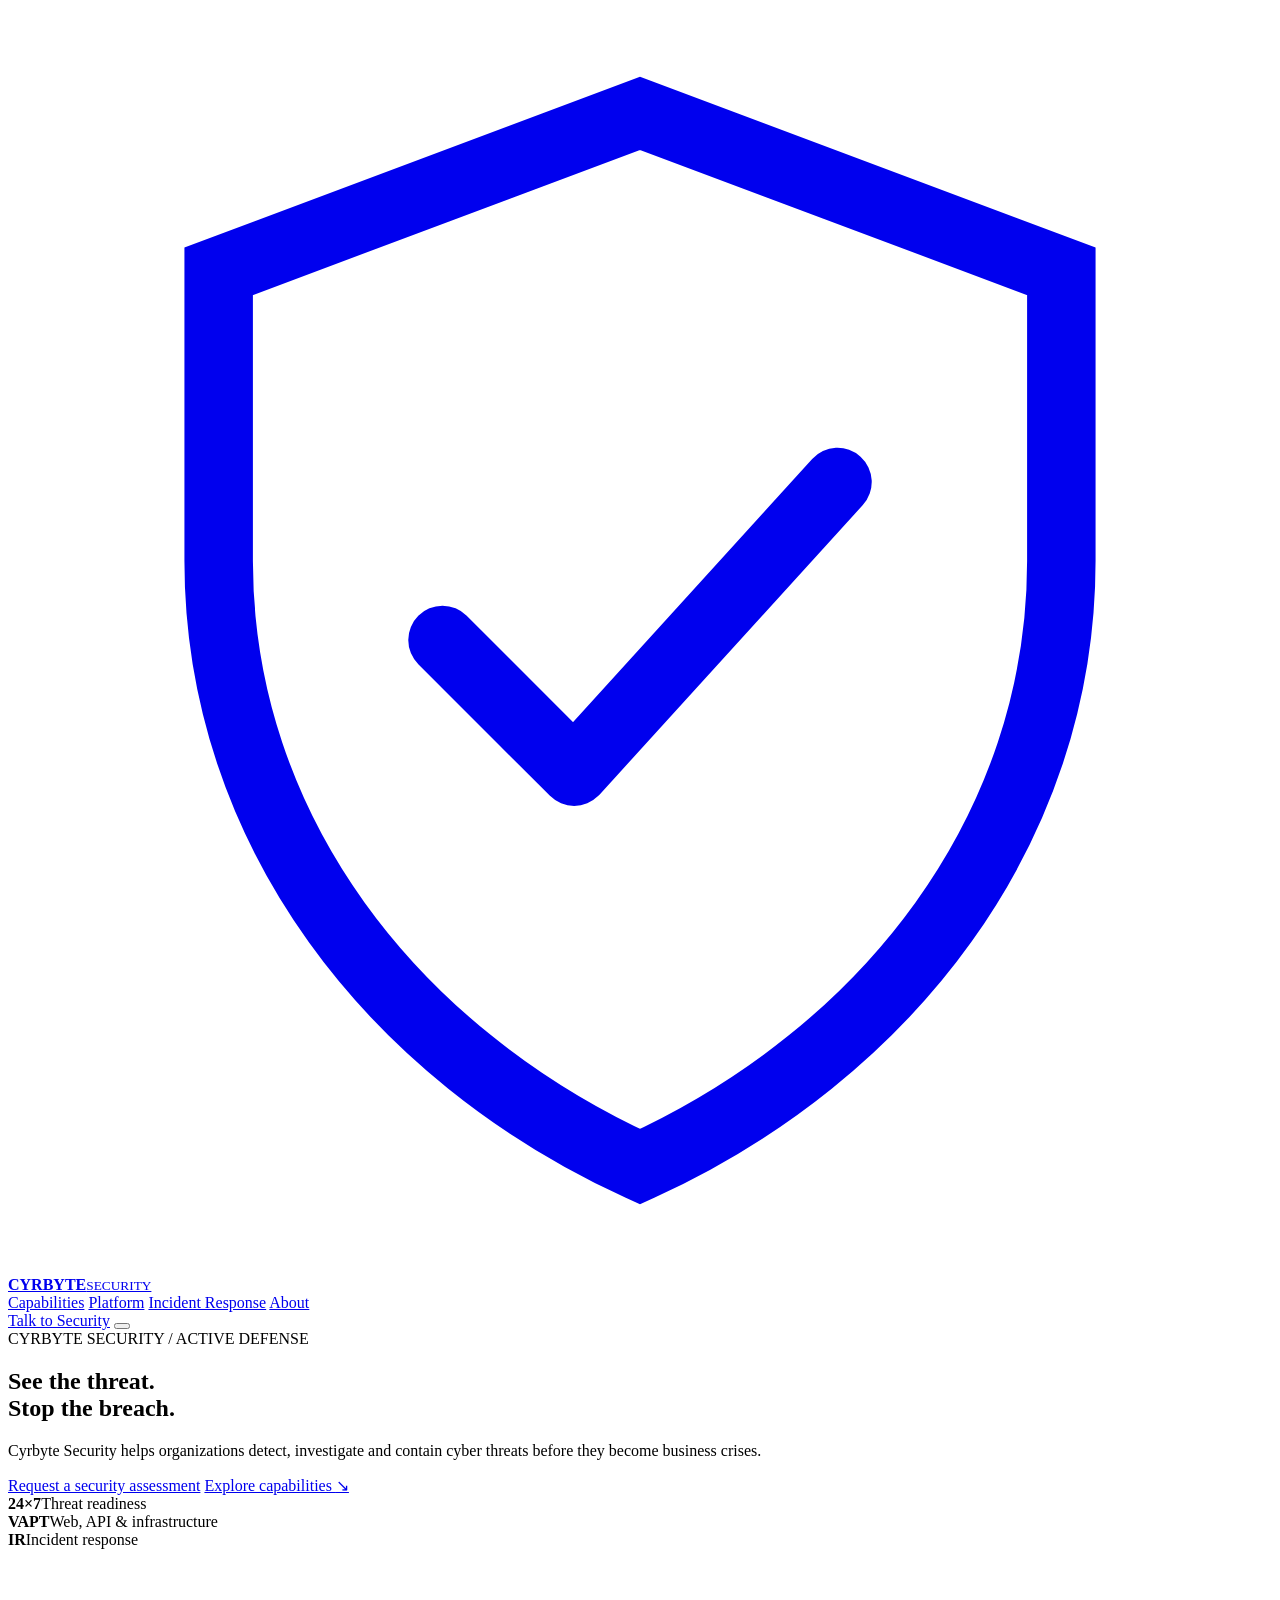
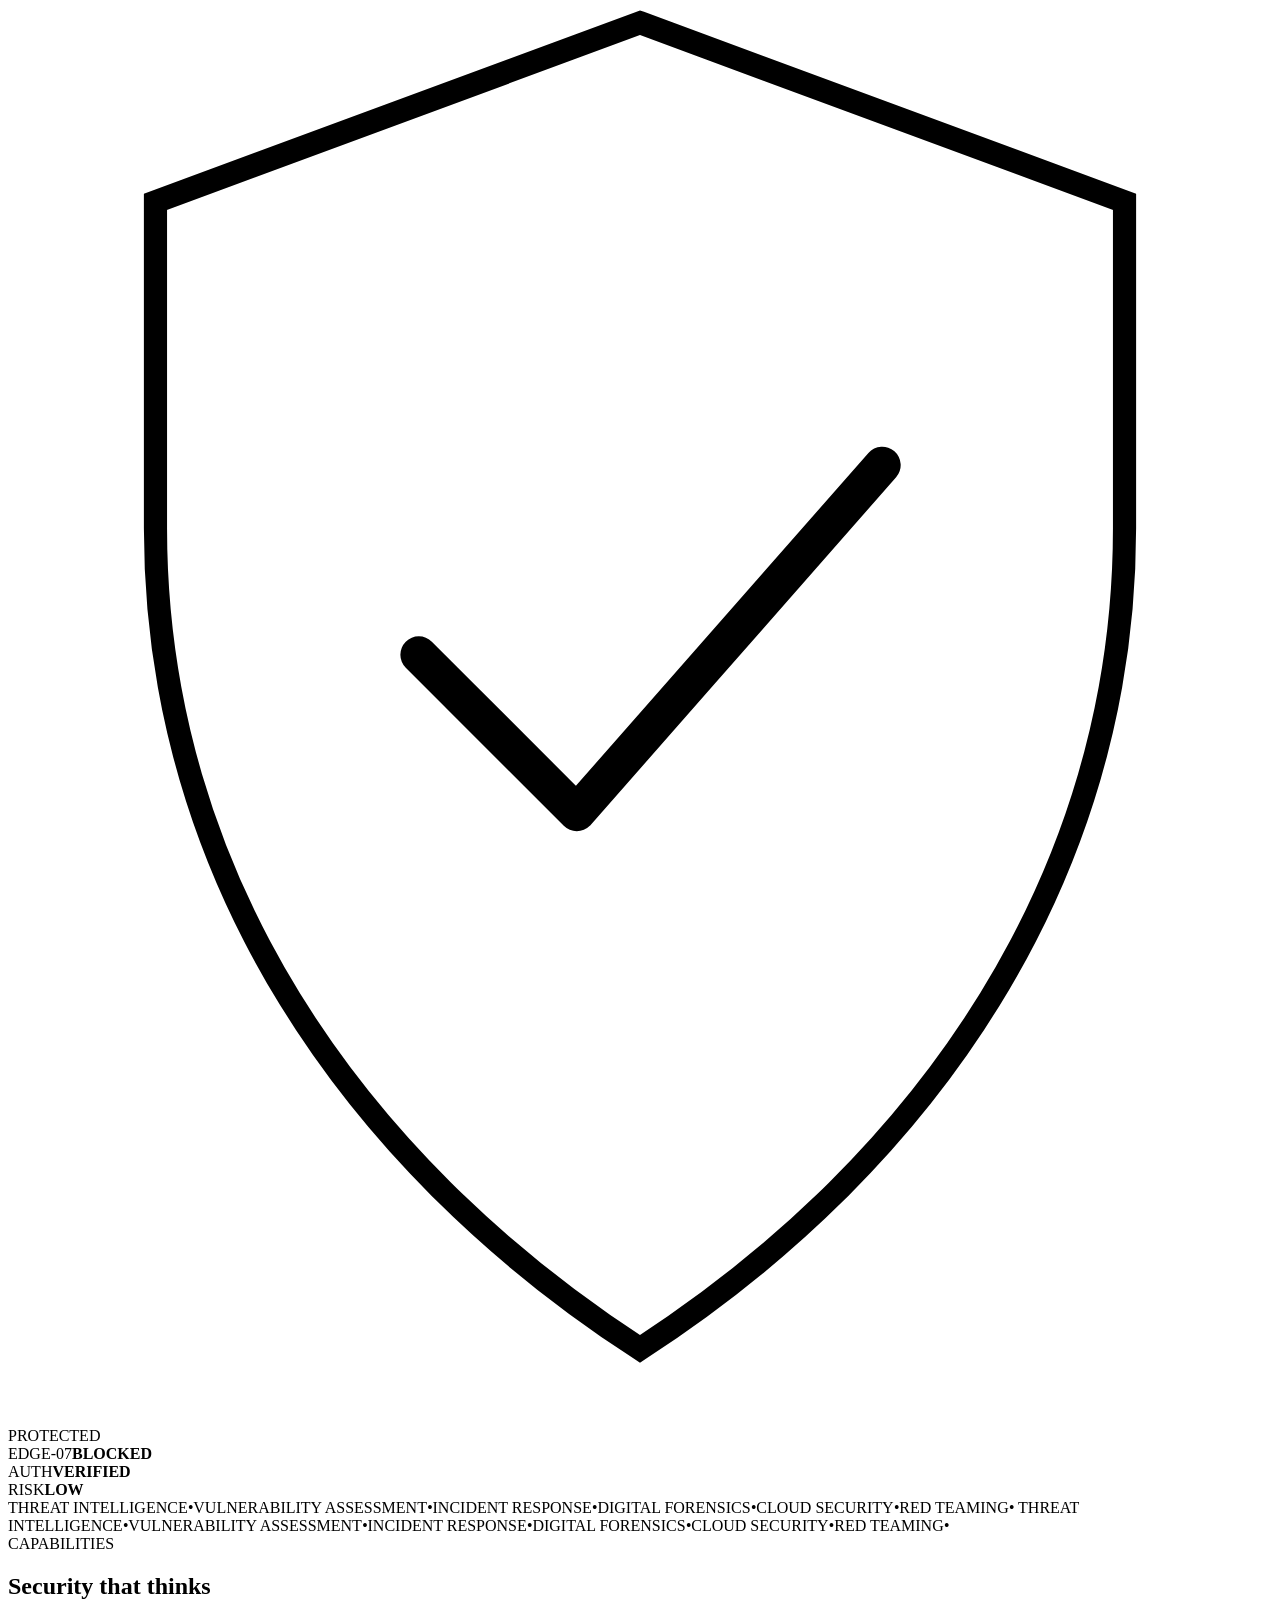
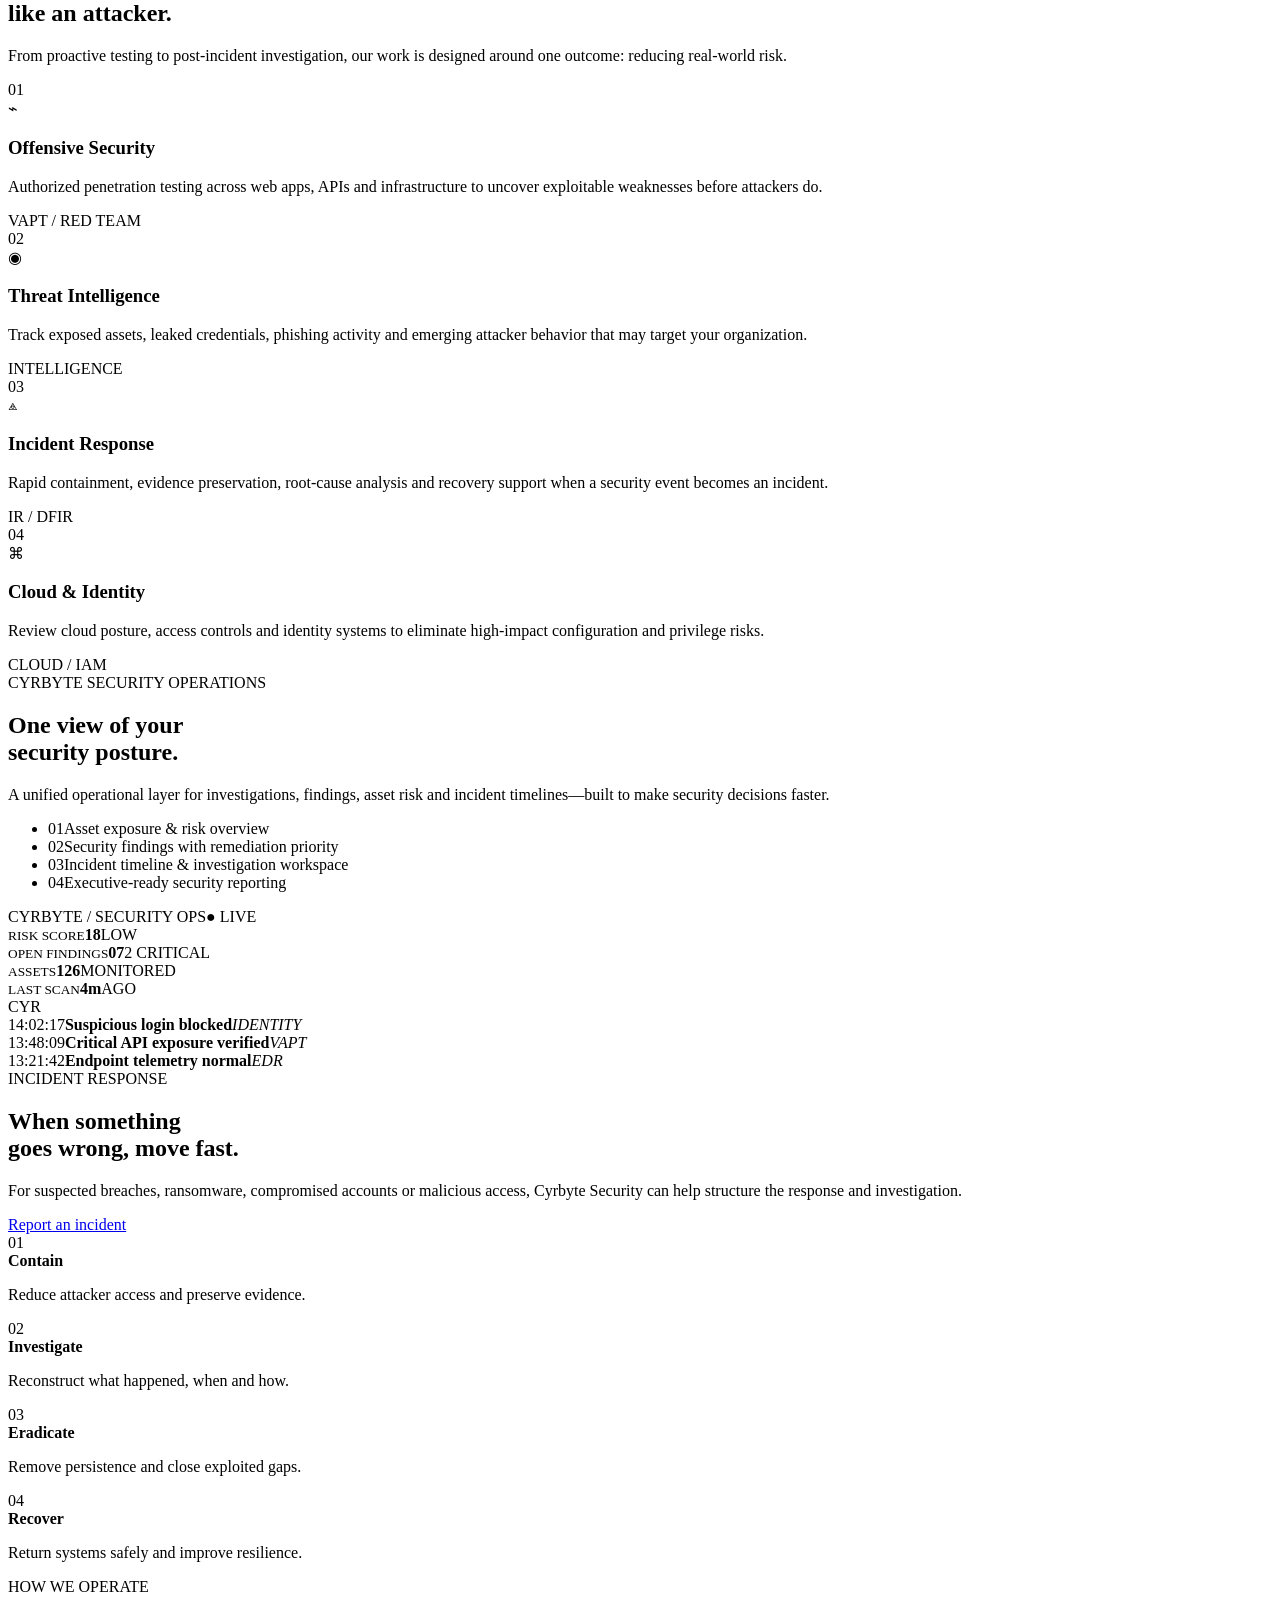
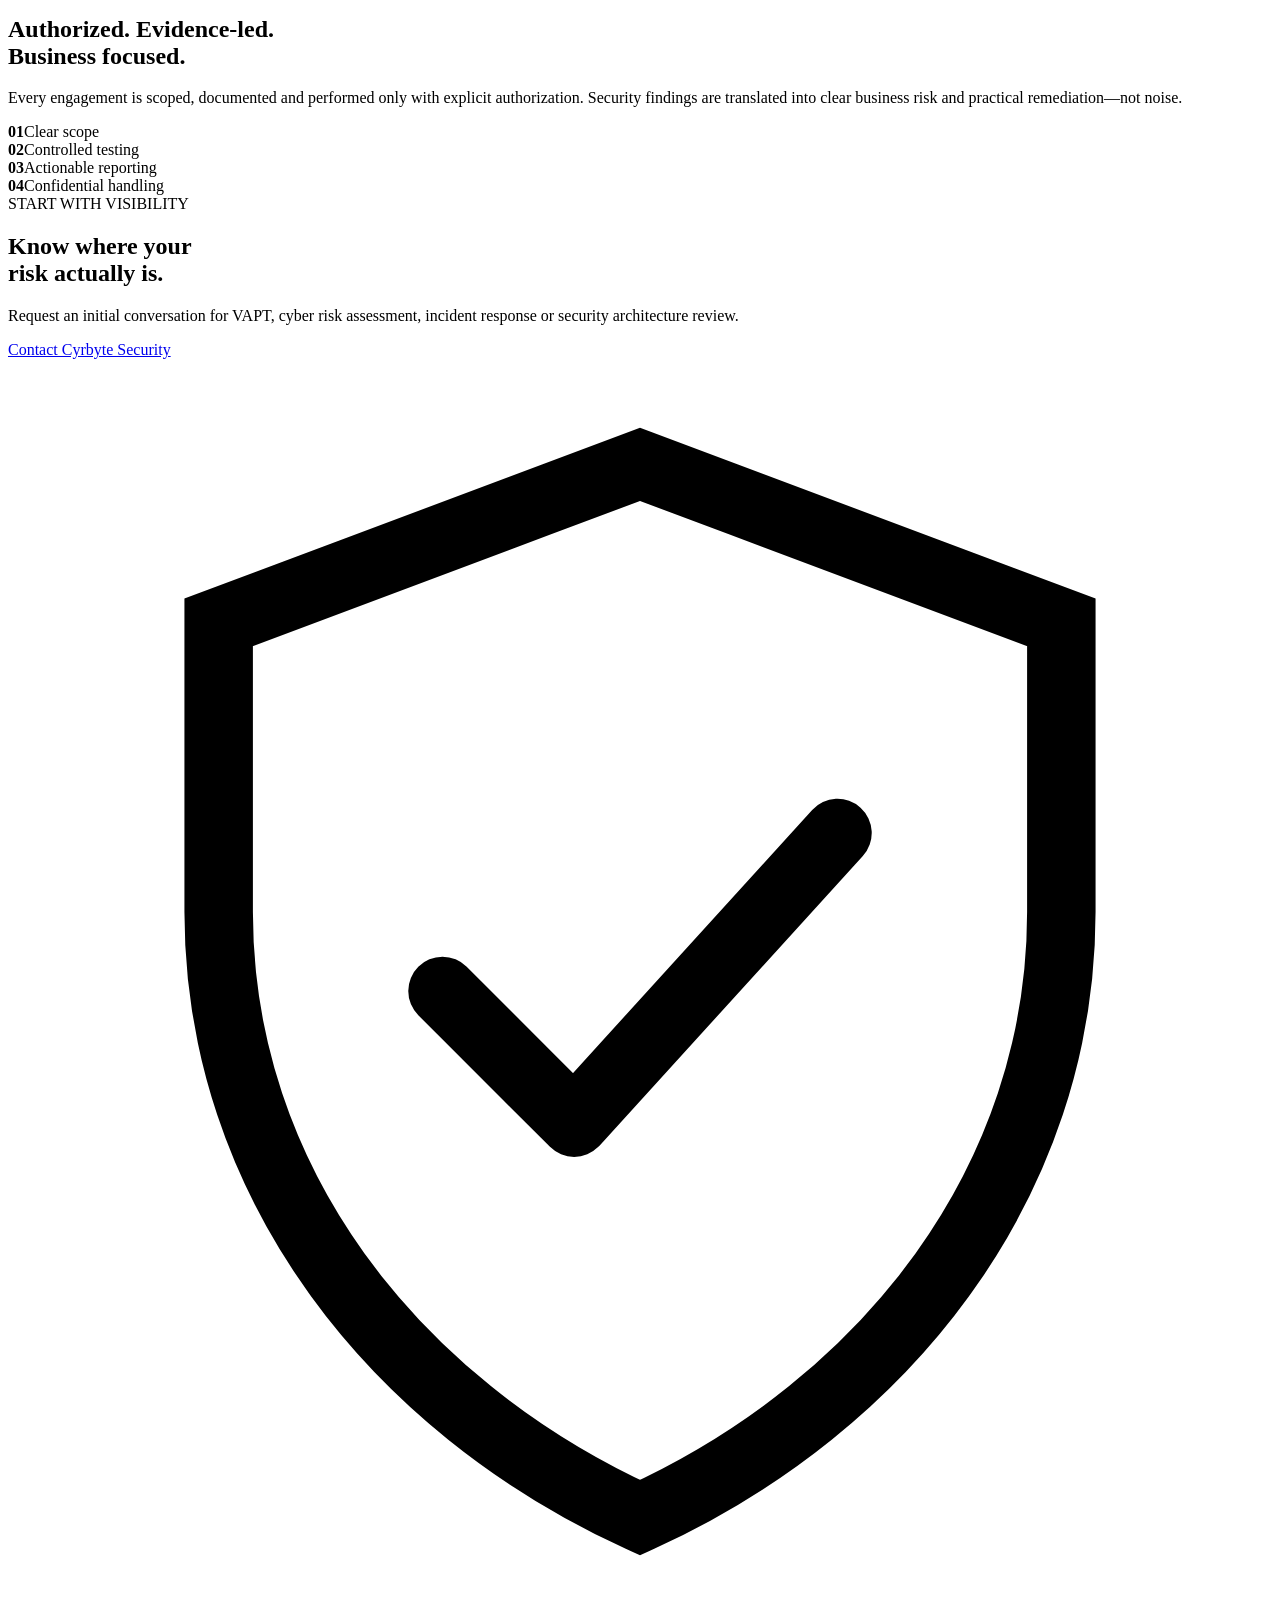
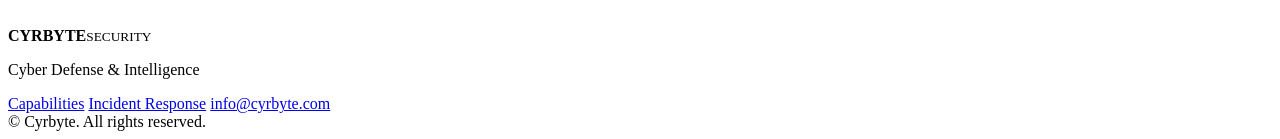
==== index.html @ 4b509983 "Add Cyrbyte Security landing page" ====
<!DOCTYPE html>
<html lang="en">
<head>
  <meta charset="UTF-8" />
  <meta name="viewport" content="width=device-width, initial-scale=1.0" />
  <meta name="theme-color" content="#05070b" />
  <meta name="description" content="Cyrbyte Security — Cyber defense, threat intelligence, incident response and digital forensics." />
  <title>Cyrbyte Security — Cyber Defense & Intelligence</title>
  <link rel="preconnect" href="https://fonts.googleapis.com">
  <link rel="preconnect" href="https://fonts.gstatic.com" crossorigin>
  <link href="https://fonts.googleapis.com/css2?family=Inter:wght@400;500;600;700&family=Space+Grotesk:wght@500;600;700&display=swap" rel="stylesheet">
  <link rel="stylesheet" href="styles.css" />
</head>
<body>
  <div class="noise"></div>
  <div class="cursor-glow" id="cursorGlow"></div>

  <header class="site-header">
    <a class="brand" href="#top" aria-label="Cyrbyte Security home">
      <span class="brand-mark" aria-hidden="true">
        <svg viewBox="0 0 48 48" role="img">
          <path d="M24 4 40 10v11c0 10.2-6.6 18.7-16 23-9.4-4.3-16-12.8-16-23V10L24 4Z" fill="none" stroke="currentColor" stroke-width="2.6"/>
          <path d="m16.5 24 5 5 10-11" fill="none" stroke="currentColor" stroke-width="2.6" stroke-linecap="round" stroke-linejoin="round"/>
        </svg>
      </span>
      <span class="brand-copy"><b>CYRBYTE</b><small>SECURITY</small></span>
    </a>

    <nav class="nav" aria-label="Primary navigation">
      <a href="#capabilities">Capabilities</a>
      <a href="#platform">Platform</a>
      <a href="#response">Incident Response</a>
      <a href="#about">About</a>
    </nav>

    <a class="header-cta" href="mailto:info@cyrbyte.com?subject=Cyrbyte%20Security%20Consultation">Talk to Security</a>
    <button class="menu-btn" id="menuBtn" aria-label="Open navigation" aria-expanded="false">
      <span></span><span></span>
    </button>
  </header>

  <main id="top">
    <section class="hero section-shell">
      <div class="hero-copy reveal">
        <div class="eyebrow"><span class="pulse-dot"></span> CYRBYTE SECURITY / ACTIVE DEFENSE</div>
        <h1>See the threat.<br><span>Stop the breach.</span></h1>
        <p class="hero-lede">Cyrbyte Security helps organizations detect, investigate and contain cyber threats before they become business crises.</p>
        <div class="hero-actions">
          <a class="btn btn-primary" href="mailto:info@cyrbyte.com?subject=Security%20Assessment%20Request">Request a security assessment</a>
          <a class="btn btn-ghost" href="#capabilities">Explore capabilities <span>↘</span></a>
        </div>
        <div class="hero-meta">
          <div><strong>24×7</strong><span>Threat readiness</span></div>
          <div><strong>VAPT</strong><span>Web, API & infrastructure</span></div>
          <div><strong>IR</strong><span>Incident response</span></div>
        </div>
      </div>

      <div class="hero-visual reveal delay-1" aria-hidden="true">
        <div class="orbital-stage">
          <div class="grid-plane"></div>
          <div class="orbit orbit-a"><i></i></div>
          <div class="orbit orbit-b"><i></i></div>
          <div class="orbit orbit-c"><i></i></div>
          <div class="core-shield">
            <svg viewBox="0 0 120 140">
              <path d="M60 7 106 24v31c0 33-18.7 60.2-46 77.9C32.7 115.2 14 88 14 55V24L60 7Z" fill="none" stroke="currentColor" stroke-width="2.2"/>
              <path d="M39 67 54 82 83 49" fill="none" stroke="currentColor" stroke-width="3.5" stroke-linecap="round" stroke-linejoin="round"/>
            </svg>
            <span>PROTECTED</span>
          </div>
          <div class="telemetry telemetry-a"><span>EDGE-07</span><b>BLOCKED</b></div>
          <div class="telemetry telemetry-b"><span>AUTH</span><b>VERIFIED</b></div>
          <div class="telemetry telemetry-c"><span>RISK</span><b>LOW</b></div>
        </div>
      </div>
    </section>

    <section class="threat-strip" aria-label="Security telemetry">
      <div class="ticker-track">
        <span>THREAT INTELLIGENCE</span><i>•</i><span>VULNERABILITY ASSESSMENT</span><i>•</i><span>INCIDENT RESPONSE</span><i>•</i><span>DIGITAL FORENSICS</span><i>•</i><span>CLOUD SECURITY</span><i>•</i><span>RED TEAMING</span><i>•</i>
        <span>THREAT INTELLIGENCE</span><i>•</i><span>VULNERABILITY ASSESSMENT</span><i>•</i><span>INCIDENT RESPONSE</span><i>•</i><span>DIGITAL FORENSICS</span><i>•</i><span>CLOUD SECURITY</span><i>•</i><span>RED TEAMING</span><i>•</i>
      </div>
    </section>

    <section class="section-shell section-pad" id="capabilities">
      <div class="section-heading reveal">
        <div class="eyebrow">CAPABILITIES</div>
        <h2>Security that thinks<br>like an attacker.</h2>
        <p>From proactive testing to post-incident investigation, our work is designed around one outcome: reducing real-world risk.</p>
      </div>

      <div class="cap-grid">
        <article class="cap-card reveal">
          <div class="cap-index">01</div>
          <div class="cap-icon">⌁</div>
          <h3>Offensive Security</h3>
          <p>Authorized penetration testing across web apps, APIs and infrastructure to uncover exploitable weaknesses before attackers do.</p>
          <span class="tag">VAPT / RED TEAM</span>
        </article>
        <article class="cap-card reveal delay-1">
          <div class="cap-index">02</div>
          <div class="cap-icon">◉</div>
          <h3>Threat Intelligence</h3>
          <p>Track exposed assets, leaked credentials, phishing activity and emerging attacker behavior that may target your organization.</p>
          <span class="tag">INTELLIGENCE</span>
        </article>
        <article class="cap-card reveal delay-2">
          <div class="cap-index">03</div>
          <div class="cap-icon">⟁</div>
          <h3>Incident Response</h3>
          <p>Rapid containment, evidence preservation, root-cause analysis and recovery support when a security event becomes an incident.</p>
          <span class="tag">IR / DFIR</span>
        </article>
        <article class="cap-card reveal">
          <div class="cap-index">04</div>
          <div class="cap-icon">⌘</div>
          <h3>Cloud & Identity</h3>
          <p>Review cloud posture, access controls and identity systems to eliminate high-impact configuration and privilege risks.</p>
          <span class="tag">CLOUD / IAM</span>
        </article>
      </div>
    </section>

    <section class="platform section-shell section-pad" id="platform">
      <div class="platform-panel reveal">
        <div class="platform-copy">
          <div class="eyebrow">CYRBYTE SECURITY OPERATIONS</div>
          <h2>One view of your<br>security posture.</h2>
          <p>A unified operational layer for investigations, findings, asset risk and incident timelines—built to make security decisions faster.</p>
          <ul class="feature-list">
            <li><span>01</span>Asset exposure & risk overview</li>
            <li><span>02</span>Security findings with remediation priority</li>
            <li><span>03</span>Incident timeline & investigation workspace</li>
            <li><span>04</span>Executive-ready security reporting</li>
          </ul>
        </div>
        <div class="dashboard-mock">
          <div class="dash-top"><span>CYRBYTE / SECURITY OPS</span><span class="live">● LIVE</span></div>
          <div class="dash-grid">
            <div class="metric"><small>RISK SCORE</small><strong>18</strong><span>LOW</span></div>
            <div class="metric"><small>OPEN FINDINGS</small><strong>07</strong><span>2 CRITICAL</span></div>
            <div class="metric"><small>ASSETS</small><strong>126</strong><span>MONITORED</span></div>
            <div class="metric"><small>LAST SCAN</small><strong>4m</strong><span>AGO</span></div>
          </div>
          <div class="signal-map">
            <div class="scan-ring r1"></div><div class="scan-ring r2"></div><div class="scan-ring r3"></div>
            <div class="scan-line"></div>
            <span class="node n1"></span><span class="node n2"></span><span class="node n3"></span><span class="node n4"></span>
            <div class="map-center">CYR</div>
          </div>
          <div class="event-feed">
            <div><span>14:02:17</span><b>Suspicious login blocked</b><em>IDENTITY</em></div>
            <div><span>13:48:09</span><b>Critical API exposure verified</b><em>VAPT</em></div>
            <div><span>13:21:42</span><b>Endpoint telemetry normal</b><em>EDR</em></div>
          </div>
        </div>
      </div>
    </section>

    <section class="response section-shell section-pad" id="response">
      <div class="response-grid">
        <div class="section-heading reveal">
          <div class="eyebrow">INCIDENT RESPONSE</div>
          <h2>When something<br>goes wrong, move fast.</h2>
          <p>For suspected breaches, ransomware, compromised accounts or malicious access, Cyrbyte Security can help structure the response and investigation.</p>
          <a class="btn btn-primary" href="mailto:info@cyrbyte.com?subject=Urgent%20Incident%20Response%20Request">Report an incident</a>
        </div>
        <div class="response-flow reveal delay-1">
          <div class="flow-step"><span>01</span><div><b>Contain</b><p>Reduce attacker access and preserve evidence.</p></div></div>
          <div class="flow-step"><span>02</span><div><b>Investigate</b><p>Reconstruct what happened, when and how.</p></div></div>
          <div class="flow-step"><span>03</span><div><b>Eradicate</b><p>Remove persistence and close exploited gaps.</p></div></div>
          <div class="flow-step"><span>04</span><div><b>Recover</b><p>Return systems safely and improve resilience.</p></div></div>
        </div>
      </div>
    </section>

    <section class="principles section-shell section-pad" id="about">
      <div class="principle-card reveal">
        <div class="eyebrow">HOW WE OPERATE</div>
        <h2>Authorized. Evidence-led.<br>Business focused.</h2>
        <p>Every engagement is scoped, documented and performed only with explicit authorization. Security findings are translated into clear business risk and practical remediation—not noise.</p>
        <div class="principle-row">
          <div><strong>01</strong><span>Clear scope</span></div>
          <div><strong>02</strong><span>Controlled testing</span></div>
          <div><strong>03</strong><span>Actionable reporting</span></div>
          <div><strong>04</strong><span>Confidential handling</span></div>
        </div>
      </div>
    </section>

    <section class="cta-section section-shell">
      <div class="cta-panel reveal">
        <div>
          <div class="eyebrow">START WITH VISIBILITY</div>
          <h2>Know where your<br>risk actually is.</h2>
        </div>
        <div class="cta-side">
          <p>Request an initial conversation for VAPT, cyber risk assessment, incident response or security architecture review.</p>
          <a class="btn btn-light" href="mailto:info@cyrbyte.com?subject=Cyrbyte%20Security%20Consultation">Contact Cyrbyte Security</a>
        </div>
      </div>
    </section>
  </main>

  <footer class="site-footer section-shell">
    <div class="footer-brand">
      <div class="brand brand-static">
        <span class="brand-mark" aria-hidden="true">
          <svg viewBox="0 0 48 48"><path d="M24 4 40 10v11c0 10.2-6.6 18.7-16 23-9.4-4.3-16-12.8-16-23V10L24 4Z" fill="none" stroke="currentColor" stroke-width="2.6"/><path d="m16.5 24 5 5 10-11" fill="none" stroke="currentColor" stroke-width="2.6" stroke-linecap="round" stroke-linejoin="round"/></svg>
        </span>
        <span class="brand-copy"><b>CYRBYTE</b><small>SECURITY</small></span>
      </div>
      <p>Cyber Defense & Intelligence</p>
    </div>
    <div class="footer-links">
      <a href="#capabilities">Capabilities</a>
      <a href="#response">Incident Response</a>
      <a href="mailto:info@cyrbyte.com">info@cyrbyte.com</a>
    </div>
    <div class="footer-note">© <span id="year"></span> Cyrbyte. All rights reserved.</div>
  </footer>

  <script src="script.js"></script>
</body>
</html>
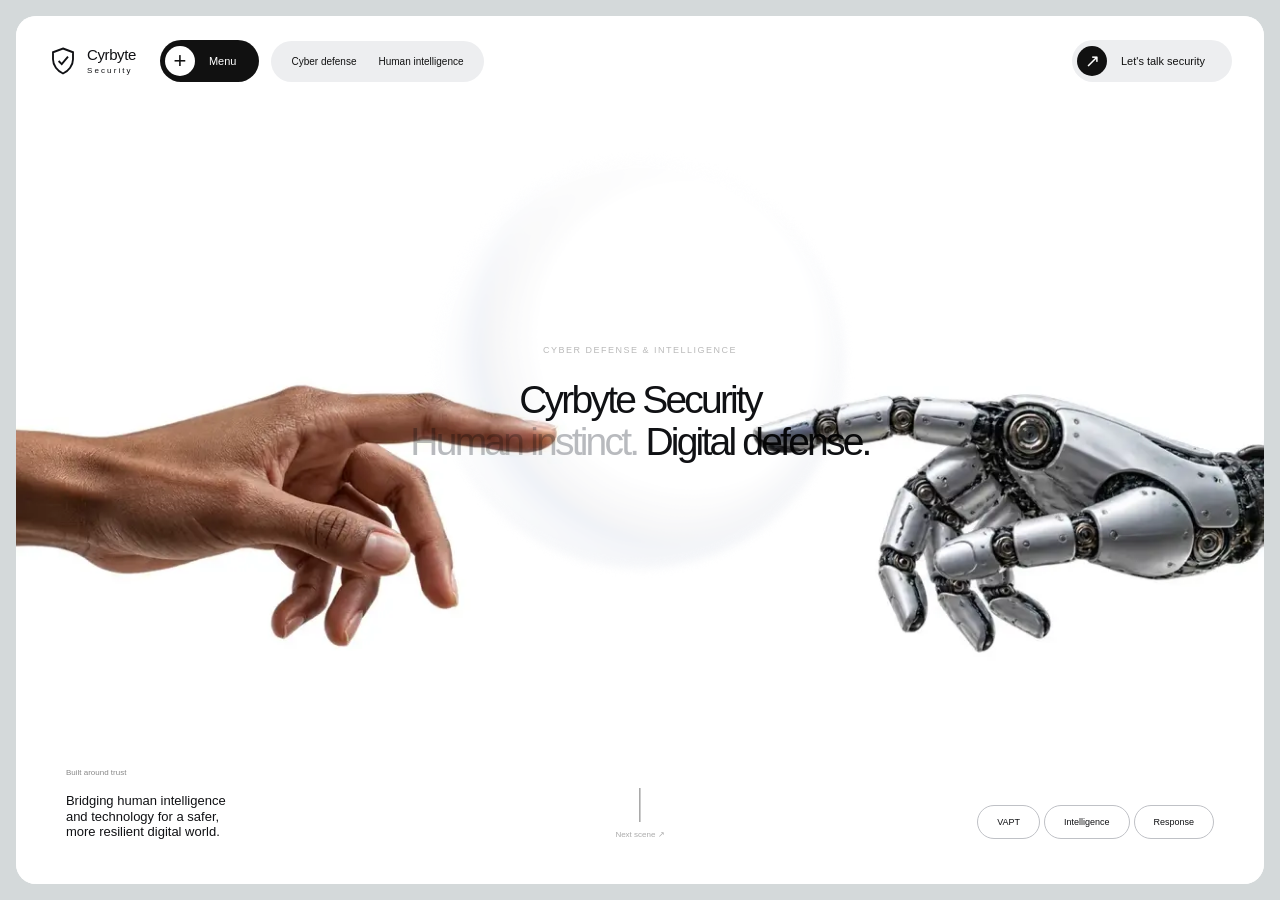
==== commit f000e95f: "Replace Cyrbyte Security with cinematic site and detailed service information" ====
--- a/index.html
+++ b/index.html
@@ -1,226 +1,45 @@
-<!DOCTYPE html>
+<!doctype html>
 <html lang="en">
-<head>
-  <meta charset="UTF-8" />
-  <meta name="viewport" content="width=device-width, initial-scale=1.0" />
-  <meta name="theme-color" content="#05070b" />
-  <meta name="description" content="Cyrbyte Security — Cyber defense, threat intelligence, incident response and digital forensics." />
-  <title>Cyrbyte Security — Cyber Defense & Intelligence</title>
-  <link rel="preconnect" href="https://fonts.googleapis.com">
-  <link rel="preconnect" href="https://fonts.gstatic.com" crossorigin>
-  <link href="https://fonts.googleapis.com/css2?family=Inter:wght@400;500;600;700&family=Space+Grotesk:wght@500;600;700&display=swap" rel="stylesheet">
-  <link rel="stylesheet" href="styles.css" />
-</head>
+<head><meta charset="UTF-8"><meta name="viewport" content="width=device-width,initial-scale=1"><meta name="theme-color" content="#f8f9fa"><title>Cyrbyte Security | Human instinct. Digital defense.</title><meta name="description" content="Cyrbyte Security. Explore offensive security, threat intelligence, incident response and cloud security. Start a security conversation with Cyrbyte."><link rel="icon" href="assets/mark.svg" type="image/svg+xml"><link rel="stylesheet" href="styles.css?v=5"></head>
 <body>
-  <div class="noise"></div>
-  <div class="cursor-glow" id="cursorGlow"></div>
-
-  <header class="site-header">
-    <a class="brand" href="#top" aria-label="Cyrbyte Security home">
-      <span class="brand-mark" aria-hidden="true">
-        <svg viewBox="0 0 48 48" role="img">
-          <path d="M24 4 40 10v11c0 10.2-6.6 18.7-16 23-9.4-4.3-16-12.8-16-23V10L24 4Z" fill="none" stroke="currentColor" stroke-width="2.6"/>
-          <path d="m16.5 24 5 5 10-11" fill="none" stroke="currentColor" stroke-width="2.6" stroke-linecap="round" stroke-linejoin="round"/>
-        </svg>
-      </span>
-      <span class="brand-copy"><b>CYRBYTE</b><small>SECURITY</small></span>
-    </a>
-
-    <nav class="nav" aria-label="Primary navigation">
-      <a href="#capabilities">Capabilities</a>
-      <a href="#platform">Platform</a>
-      <a href="#response">Incident Response</a>
-      <a href="#about">About</a>
-    </nav>
-
-    <a class="header-cta" href="mailto:info@cyrbyte.com?subject=Cyrbyte%20Security%20Consultation">Talk to Security</a>
-    <button class="menu-btn" id="menuBtn" aria-label="Open navigation" aria-expanded="false">
-      <span></span><span></span>
-    </button>
-  </header>
-
-  <main id="top">
-    <section class="hero section-shell">
-      <div class="hero-copy reveal">
-        <div class="eyebrow"><span class="pulse-dot"></span> CYRBYTE SECURITY / ACTIVE DEFENSE</div>
-        <h1>See the threat.<br><span>Stop the breach.</span></h1>
-        <p class="hero-lede">Cyrbyte Security helps organizations detect, investigate and contain cyber threats before they become business crises.</p>
-        <div class="hero-actions">
-          <a class="btn btn-primary" href="mailto:info@cyrbyte.com?subject=Security%20Assessment%20Request">Request a security assessment</a>
-          <a class="btn btn-ghost" href="#capabilities">Explore capabilities <span>↘</span></a>
-        </div>
-        <div class="hero-meta">
-          <div><strong>24×7</strong><span>Threat readiness</span></div>
-          <div><strong>VAPT</strong><span>Web, API & infrastructure</span></div>
-          <div><strong>IR</strong><span>Incident response</span></div>
-        </div>
-      </div>
-
-      <div class="hero-visual reveal delay-1" aria-hidden="true">
-        <div class="orbital-stage">
-          <div class="grid-plane"></div>
-          <div class="orbit orbit-a"><i></i></div>
-          <div class="orbit orbit-b"><i></i></div>
-          <div class="orbit orbit-c"><i></i></div>
-          <div class="core-shield">
-            <svg viewBox="0 0 120 140">
-              <path d="M60 7 106 24v31c0 33-18.7 60.2-46 77.9C32.7 115.2 14 88 14 55V24L60 7Z" fill="none" stroke="currentColor" stroke-width="2.2"/>
-              <path d="M39 67 54 82 83 49" fill="none" stroke="currentColor" stroke-width="3.5" stroke-linecap="round" stroke-linejoin="round"/>
-            </svg>
-            <span>PROTECTED</span>
-          </div>
-          <div class="telemetry telemetry-a"><span>EDGE-07</span><b>BLOCKED</b></div>
-          <div class="telemetry telemetry-b"><span>AUTH</span><b>VERIFIED</b></div>
-          <div class="telemetry telemetry-c"><span>RISK</span><b>LOW</b></div>
-        </div>
-      </div>
-    </section>
-
-    <section class="threat-strip" aria-label="Security telemetry">
-      <div class="ticker-track">
-        <span>THREAT INTELLIGENCE</span><i>•</i><span>VULNERABILITY ASSESSMENT</span><i>•</i><span>INCIDENT RESPONSE</span><i>•</i><span>DIGITAL FORENSICS</span><i>•</i><span>CLOUD SECURITY</span><i>•</i><span>RED TEAMING</span><i>•</i>
-        <span>THREAT INTELLIGENCE</span><i>•</i><span>VULNERABILITY ASSESSMENT</span><i>•</i><span>INCIDENT RESPONSE</span><i>•</i><span>DIGITAL FORENSICS</span><i>•</i><span>CLOUD SECURITY</span><i>•</i><span>RED TEAMING</span><i>•</i>
-      </div>
-    </section>
-
-    <section class="section-shell section-pad" id="capabilities">
-      <div class="section-heading reveal">
-        <div class="eyebrow">CAPABILITIES</div>
-        <h2>Security that thinks<br>like an attacker.</h2>
-        <p>From proactive testing to post-incident investigation, our work is designed around one outcome: reducing real-world risk.</p>
-      </div>
-
-      <div class="cap-grid">
-        <article class="cap-card reveal">
-          <div class="cap-index">01</div>
-          <div class="cap-icon">⌁</div>
-          <h3>Offensive Security</h3>
-          <p>Authorized penetration testing across web apps, APIs and infrastructure to uncover exploitable weaknesses before attackers do.</p>
-          <span class="tag">VAPT / RED TEAM</span>
-        </article>
-        <article class="cap-card reveal delay-1">
-          <div class="cap-index">02</div>
-          <div class="cap-icon">◉</div>
-          <h3>Threat Intelligence</h3>
-          <p>Track exposed assets, leaked credentials, phishing activity and emerging attacker behavior that may target your organization.</p>
-          <span class="tag">INTELLIGENCE</span>
-        </article>
-        <article class="cap-card reveal delay-2">
-          <div class="cap-index">03</div>
-          <div class="cap-icon">⟁</div>
-          <h3>Incident Response</h3>
-          <p>Rapid containment, evidence preservation, root-cause analysis and recovery support when a security event becomes an incident.</p>
-          <span class="tag">IR / DFIR</span>
-        </article>
-        <article class="cap-card reveal">
-          <div class="cap-index">04</div>
-          <div class="cap-icon">⌘</div>
-          <h3>Cloud & Identity</h3>
-          <p>Review cloud posture, access controls and identity systems to eliminate high-impact configuration and privilege risks.</p>
-          <span class="tag">CLOUD / IAM</span>
-        </article>
-      </div>
-    </section>
-
-    <section class="platform section-shell section-pad" id="platform">
-      <div class="platform-panel reveal">
-        <div class="platform-copy">
-          <div class="eyebrow">CYRBYTE SECURITY OPERATIONS</div>
-          <h2>One view of your<br>security posture.</h2>
-          <p>A unified operational layer for investigations, findings, asset risk and incident timelines—built to make security decisions faster.</p>
-          <ul class="feature-list">
-            <li><span>01</span>Asset exposure & risk overview</li>
-            <li><span>02</span>Security findings with remediation priority</li>
-            <li><span>03</span>Incident timeline & investigation workspace</li>
-            <li><span>04</span>Executive-ready security reporting</li>
-          </ul>
-        </div>
-        <div class="dashboard-mock">
-          <div class="dash-top"><span>CYRBYTE / SECURITY OPS</span><span class="live">● LIVE</span></div>
-          <div class="dash-grid">
-            <div class="metric"><small>RISK SCORE</small><strong>18</strong><span>LOW</span></div>
-            <div class="metric"><small>OPEN FINDINGS</small><strong>07</strong><span>2 CRITICAL</span></div>
-            <div class="metric"><small>ASSETS</small><strong>126</strong><span>MONITORED</span></div>
-            <div class="metric"><small>LAST SCAN</small><strong>4m</strong><span>AGO</span></div>
-          </div>
-          <div class="signal-map">
-            <div class="scan-ring r1"></div><div class="scan-ring r2"></div><div class="scan-ring r3"></div>
-            <div class="scan-line"></div>
-            <span class="node n1"></span><span class="node n2"></span><span class="node n3"></span><span class="node n4"></span>
-            <div class="map-center">CYR</div>
-          </div>
-          <div class="event-feed">
-            <div><span>14:02:17</span><b>Suspicious login blocked</b><em>IDENTITY</em></div>
-            <div><span>13:48:09</span><b>Critical API exposure verified</b><em>VAPT</em></div>
-            <div><span>13:21:42</span><b>Endpoint telemetry normal</b><em>EDR</em></div>
-          </div>
-        </div>
-      </div>
-    </section>
-
-    <section class="response section-shell section-pad" id="response">
-      <div class="response-grid">
-        <div class="section-heading reveal">
-          <div class="eyebrow">INCIDENT RESPONSE</div>
-          <h2>When something<br>goes wrong, move fast.</h2>
-          <p>For suspected breaches, ransomware, compromised accounts or malicious access, Cyrbyte Security can help structure the response and investigation.</p>
-          <a class="btn btn-primary" href="mailto:info@cyrbyte.com?subject=Urgent%20Incident%20Response%20Request">Report an incident</a>
-        </div>
-        <div class="response-flow reveal delay-1">
-          <div class="flow-step"><span>01</span><div><b>Contain</b><p>Reduce attacker access and preserve evidence.</p></div></div>
-          <div class="flow-step"><span>02</span><div><b>Investigate</b><p>Reconstruct what happened, when and how.</p></div></div>
-          <div class="flow-step"><span>03</span><div><b>Eradicate</b><p>Remove persistence and close exploited gaps.</p></div></div>
-          <div class="flow-step"><span>04</span><div><b>Recover</b><p>Return systems safely and improve resilience.</p></div></div>
-        </div>
-      </div>
-    </section>
-
-    <section class="principles section-shell section-pad" id="about">
-      <div class="principle-card reveal">
-        <div class="eyebrow">HOW WE OPERATE</div>
-        <h2>Authorized. Evidence-led.<br>Business focused.</h2>
-        <p>Every engagement is scoped, documented and performed only with explicit authorization. Security findings are translated into clear business risk and practical remediation—not noise.</p>
-        <div class="principle-row">
-          <div><strong>01</strong><span>Clear scope</span></div>
-          <div><strong>02</strong><span>Controlled testing</span></div>
-          <div><strong>03</strong><span>Actionable reporting</span></div>
-          <div><strong>04</strong><span>Confidential handling</span></div>
-        </div>
-      </div>
-    </section>
-
-    <section class="cta-section section-shell">
-      <div class="cta-panel reveal">
-        <div>
-          <div class="eyebrow">START WITH VISIBILITY</div>
-          <h2>Know where your<br>risk actually is.</h2>
-        </div>
-        <div class="cta-side">
-          <p>Request an initial conversation for VAPT, cyber risk assessment, incident response or security architecture review.</p>
-          <a class="btn btn-light" href="mailto:info@cyrbyte.com?subject=Cyrbyte%20Security%20Consultation">Contact Cyrbyte Security</a>
-        </div>
-      </div>
-    </section>
-  </main>
-
-  <footer class="site-footer section-shell">
-    <div class="footer-brand">
-      <div class="brand brand-static">
-        <span class="brand-mark" aria-hidden="true">
-          <svg viewBox="0 0 48 48"><path d="M24 4 40 10v11c0 10.2-6.6 18.7-16 23-9.4-4.3-16-12.8-16-23V10L24 4Z" fill="none" stroke="currentColor" stroke-width="2.6"/><path d="m16.5 24 5 5 10-11" fill="none" stroke="currentColor" stroke-width="2.6" stroke-linecap="round" stroke-linejoin="round"/></svg>
-        </span>
-        <span class="brand-copy"><b>CYRBYTE</b><small>SECURITY</small></span>
-      </div>
-      <p>Cyber Defense & Intelligence</p>
-    </div>
-    <div class="footer-links">
-      <a href="#capabilities">Capabilities</a>
-      <a href="#response">Incident Response</a>
-      <a href="mailto:info@cyrbyte.com">info@cyrbyte.com</a>
-    </div>
-    <div class="footer-note">© <span id="year"></span> Cyrbyte. All rights reserved.</div>
-  </footer>
-
-  <script src="script.js"></script>
-</body>
-</html>
+<a class="skip" href="#capabilities">Skip to capabilities</a>
+<header class="header">
+<a class="brand" href="#home" aria-label="Cyrbyte Security home"><svg viewBox="0 0 48 48" aria-hidden="true"><path d="M24 4 40 10v11c0 10-7 19-16 23C15 40 8 31 8 21V10Z" fill="none" stroke="currentColor" stroke-width="3"/><path d="m17 24 5 5 10-12" fill="none" stroke="currentColor" stroke-width="3"/></svg><span>Cyrbyte<small>Security</small></span></a>
+<button class="pill menu-toggle" aria-expanded="false" aria-controls="navigation"><span class="round">+</span><span>Menu</span></button>
+<nav class="nav-chips" aria-label="Sections"><a href="#capabilities">Cyber defense</a><a href="#approach">Human intelligence</a></nav>
+<a class="pill contact-pill" href="#contact"><span class="round">↗</span><span>Let's talk security</span></a>
+</header>
+<nav class="menu-panel" id="navigation" aria-label="Main navigation" hidden><a href="#home"><span>01</span>Home ↗</a><a href="#defense"><span>02</span>Digital defense ↗</a><a href="#approach"><span>03</span>Our approach ↗</a><a href="#capabilities"><span>04</span>Capabilities ↗</a><a href="#contact"><span>05</span>Get in touch ↗</a><div>Human instinct. Digital defense.</div></nav>
+<main class="page">
+<section class="hero-track" id="home" aria-label="Cyrbyte Security introduction">
+<div class="hero stage">
+<div class="orb" aria-hidden="true"></div>
+<div class="hero-title"><span class="eyebrow">CYBER DEFENSE & INTELLIGENCE</span><h1>Cyrbyte Security<br><span class="muted">Human instinct.</span> Digital defense.</h1></div>
+<video class="hero-film" id="hero-video" autoplay muted playsinline loop preload="auto" poster="assets/hero-poster.webp" aria-hidden="true"><source src="assets/human-machine-v2.mp4" type="video/mp4"></video>
+<div class="hero-bottom"><div><span class="eyebrow">Built around trust</span><p>Bridging human intelligence<br>and technology for a safer,<br>more resilient digital world.</p></div><a class="scroll-cue" href="#defense" aria-label="Show digital defense scene"><span></span>Next scene ↗</a><div class="outline-chips"><a href="#capabilities" data-select="0">VAPT</a><a href="#capabilities" data-select="1">Intelligence</a><a href="#capabilities" data-select="2">Response</a></div></div>
+<div class="hero-side" aria-hidden="true">HUMAN × MACHINE</div>
+</div></section>
+<section class="tunnel-track" id="defense" aria-label="Digital defense">
+<div class="tunnel stage"><video class="tunnel-film" id="tunnel-video" autoplay muted playsinline loop preload="metadata" poster="assets/tunnel-poster.webp" aria-hidden="true"><source src="assets/digital-tunnel.mp4" type="video/mp4"></video><canvas id="tunnel" aria-hidden="true"></canvas><div class="tunnel-vignette"></div><div class="tunnel-title"><span class="eyebrow">CYRBYTE SECURITY</span><h2><span id="tunnel-word">NEXT GENERATION</span><br>DIGITAL DEFENSE</h2></div><div class="tunnel-bottom"><span class="coordinates">01 / CONNECTED WORLD</span><p>Every connection opens a possibility.<br>Understand the exposure. Find the weakness.<br>Build resilience into what comes next.</p></div><a href="#approach" class="tunnel-down" aria-label="Explore our approach">↓</a></div>
+</section>
+<section class="approach section" id="approach"><div class="section-top"><span class="eyebrow">PRECISION WITH PURPOSE</span><span class="eyebrow">02 / OUR APPROACH</span></div><h2 class="reveal">Technology moves fast.<br><span class="muted">Trust should move with it.</span></h2><div class="approach-intro reveal"><p>Security begins with understanding the people, systems and decisions behind your business.</p><p>Our focus is clear scope, evidence-led investigation and practical next steps. From exposure to recovery, turn complex security questions into a direction you can act on.</p></div><button class="text-link" id="process-open">Explore the engagement process ↗</button><div class="principles">
+<div class="principle reveal"><div class="principle-label"><b>01</b><span>Understand the exposure</span></div><div class="soft-bar"><div class="glass-sphere sphere-one"></div><span>See the whole picture.</span></div><p>Define assets, access and the boundaries of an authorized assessment.</p></div>
+<div class="principle reveal"><div class="principle-label"><b>02</b><span>Investigate with purpose</span></div><div class="soft-bar"><div class="glass-sphere sphere-two"></div><span>Follow the evidence.</span></div><p>Validate findings and connect technical weaknesses to business risk.</p></div>
+<div class="principle reveal"><div class="principle-label"><b>03</b><span>Make the next move</span></div><div class="soft-bar"><div class="glass-sphere sphere-three"></div><span>Move with clarity.</span></div><p>Prioritize fixes, document decisions and strengthen your security posture.</p></div>
+</div></section>
+<section class="capabilities-track" id="capabilities"><div class="capabilities stage"><div class="section-top"><span class="eyebrow">EXPLORE THE CAPABILITIES</span><span class="eyebrow">03 / CYRBYTE SECURITY</span></div><h2>Protecting tomorrow,<span class="muted"> today.</span></h2><p class="cap-sub">From an initial assessment to a clearer recovery plan. Explore the scope and deliverables of each service.</p><div class="card-fan" aria-label="Security capabilities">
+<button class="service-card" data-card="0"><div class="card-art art-offensive"><div class="wire-globe"></div><div class="art-cross">+</div></div><span class="card-num">01 / OFFENSIVE</span><b>Offensive<br>Security</b><span class="card-arrow">↗</span></button>
+<button class="service-card" data-card="1"><div class="card-art art-intelligence"><div class="radar"></div><div class="dots"></div></div><span class="card-num">02 / INTELLIGENCE</span><b>Threat<br>Intelligence</b><span class="card-arrow">↗</span></button>
+<button class="service-card active" data-card="2"><div class="card-art art-response"><div class="metal-ring"></div><div class="ring-shadow"></div></div><span class="card-num">03 / RESPONSE</span><b>Incident<br>Response</b><span class="card-arrow">↗</span></button>
+<button class="service-card" data-card="3"><div class="card-art art-cloud"><div class="cloud-stack"><i></i><i></i><i></i><i></i></div></div><span class="card-num">04 / IDENTITY</span><b>Cloud &<br>Identity</b><span class="card-arrow">↗</span></button>
+<button class="service-card" data-card="4"><div class="card-art art-forensics"><div class="fingerprint"></div></div><span class="card-num">05 / FORENSICS</span><b>Digital<br>Forensics</b><span class="card-arrow">↗</span></button>
+</div><div class="card-detail" aria-live="polite"><div><span class="eyebrow" id="detail-tag">IR / DFIR</span><h3 id="detail-title">Incident Response</h3></div><p id="detail-description">Plan containment, preserve evidence, investigate root causes and define a safe recovery path.</p><button class="detail-link" id="detail-open">Explore service ↗</button></div><div class="fan-controls"><button id="previous" aria-label="Previous capability">←</button><span><b id="card-current">03</b> / 05</span><button id="next" aria-label="Next capability">→</button></div></div></section>
+<section class="response section" id="response"><div class="section-top"><span class="eyebrow">FROM UNCERTAINTY TO ACTION</span><span class="eyebrow">04 / RESPONSE</span></div><div class="response-layout"><div><h2 class="reveal">When it matters,<br><span class="muted">make every move count.</span></h2><p class="response-copy reveal">A suspected incident needs a clear sequence. Begin with the facts, preserve what matters and build a considered recovery plan.</p><a class="pill solid" href="mailto:info@cyrbyte.com?subject=Incident%20response%20enquiry"><span class="round">↗</span>Discuss an incident</a></div><div class="steps"><details open><summary><span>01</span>Contain<i>+</i></summary><p>Identify affected systems and limit further access while preserving evidence.</p></details><details><summary><span>02</span>Investigate<i>+</i></summary><p>Reconstruct the timeline, understand the initial access and assess the extent of the event.</p></details><details><summary><span>03</span>Remediate<i>+</i></summary><p>Address the exploited weaknesses and remove persistence using an agreed plan.</p></details><details><summary><span>04</span>Recover<i>+</i></summary><p>Restore carefully, validate the changes and turn lessons into stronger controls.</p></details></div></div></section>
+<section class="contact-track" id="contact"><div class="contact stage"><div class="section-top"><span class="eyebrow">A SAFER NEXT CHAPTER</span><span class="eyebrow">05 / LET'S CONNECT</span></div><div class="marquee-window"><h2 class="contact-marquee"><span class="muted">Cyrbyte Security. Where </span>Human Instinct Meets Digital Defense.</h2></div><div class="contact-body"><p>Start with a conversation.<br>Tell us what you are building, what concerns you,<br>and where you need a clearer view of your security.</p><div class="contact-actions"><button class="pill solid" id="brief-open"><span class="round">↗</span>Start a security brief</button><a class="mail-link" href="mailto:info@cyrbyte.com">info@cyrbyte.com ↗</a><button class="text-link" id="faq-open">Questions & answers ↗</button></div></div><footer><a href="#home" class="footer-logo">Cyrbyte<small>Security</small></a><div><a href="https://cyrbyte.com">Cyrbyte ↗</a><span>© <span id="year">2026</span> Cyrbyte Security</span></div><button class="to-top" aria-label="Back to top">↑</button></footer></div></section>
+</main>
+<div class="film-announcement" role="status" aria-live="polite" id="film-announcement"></div>
+<dialog id="service-dialog" aria-labelledby="modal-title"><button class="dialog-close" aria-label="Close service details">×</button><span class="eyebrow" id="modal-tag"></span><h2 id="modal-title"></h2><p id="modal-copy"></p><div class="service-intro"><span class="eyebrow">WHO IT IS FOR</span><p id="service-audience"></p></div><div class="service-detail-grid"><section><h3>Assessment scope</h3><ul id="service-scope"></ul></section><section><h3>What you receive</h3><ul id="service-deliverables"></ul></section></div><details class="service-inputs"><summary>What helps us get started?</summary><p id="service-inputs"></p></details><span class="eyebrow">ENGAGEMENT NOTES</span><ul id="modal-list"></ul><button class="pill solid" id="service-enquire"><span class="round">↗</span>Discuss this service</button></dialog>
+<dialog id="brief-dialog" aria-labelledby="brief-title"><button class="dialog-close" aria-label="Close security brief">×</button><span class="eyebrow">LET'S UNDERSTAND YOUR NEEDS</span><h2 id="brief-title">Start a conversation.</h2><p>Prepare a brief for info@cyrbyte.com. Review it in your email app before sending.</p><form id="brief-form"><label>Your name<input name="name" autocomplete="name" required maxlength="120"></label><label>Organization (optional)<input name="company" autocomplete="organization" maxlength="160"></label><label>Website or application URL (optional)<input name="website" type="url" placeholder="https://" maxlength="240"></label><label>Work email<input name="email" type="email" autocomplete="email" required maxlength="180"></label><label>Area of interest<select name="service"><option>Offensive Security</option><option>Threat Intelligence</option><option>Incident Response</option><option>Cloud & Identity</option><option>Digital Forensics</option><option>General security enquiry</option></select></label><label>Priority<select name="priority"><option>Planning an assessment</option><option>Active incident or urgent concern</option><option>Exploring options</option></select></label><label>What would you like to discuss?<textarea name="message" rows="4" required maxlength="3000" placeholder="A short overview is enough to begin."></textarea></label><button class="pill solid" type="submit"><span class="round">↗</span>Prepare email</button><p id="brief-status" role="status"></p></form><div id="draft-tools" hidden><textarea id="email-draft" readonly aria-label="Prepared email text" rows="8"></textarea><div class="draft-actions"><a class="pill solid" id="send-email">Open email app ↗</a><button class="pill" id="copy-email">Copy brief</button></div><p>Your brief is ready. It has not been sent.</p></div></dialog>
+<dialog id="process-dialog" aria-labelledby="process-title"><button class="dialog-close" aria-label="Close engagement process">×</button><span class="eyebrow">A CLEAR WAY FORWARD</span><h2 id="process-title">From scope to clarity.</h2><p>Every engagement begins with an agreed objective, authorization and a defined set of systems. Exact work and delivery dates are confirmed after scoping.</p><div class="process-steps"><article><span>01</span><h3>Discover & scope</h3><p>Discuss the business context, assets, concerns and desired outcome. Agree the boundaries, contacts and authorization for the engagement.</p></article><article><span>02</span><h3>Assess & investigate</h3><p>Review the agreed systems and evidence. Validate findings, document limitations and keep the work within the approved scope.</p></article><article><span>03</span><h3>Prioritize & report</h3><p>Receive an explanation of the findings, their practical impact and the actions to prioritize. Reporting depth is agreed during scoping.</p></article><article><span>04</span><h3>Remediate & review</h3><p>Discuss remediation with your team. If included in the engagement, validate fixes and document remaining risks.</p></article></div><button class="pill solid" id="process-enquire"><span class="round">↗</span>Discuss your scope</button></dialog>
+<dialog id="faq-dialog" aria-labelledby="faq-title"><button class="dialog-close" aria-label="Close frequently asked questions">×</button><span class="eyebrow">BEFORE WE BEGIN</span><h2 id="faq-title">Your questions, answered.</h2><div class="faq-list"><details open><summary>Where should I start?</summary><p>Share what you need to protect, the systems involved and your main concern. An initial conversation helps define whether testing, exposure review, cloud assessment or incident investigation is the right next step.</p></details><details><summary>Can you test systems I do not own?</summary><p>Testing requires appropriate authorization from the system owner. Scope and written permission must be agreed before any assessment begins.</p></details><details><summary>What is included in an assessment?</summary><p>The scope can cover applications, APIs, infrastructure, cloud configurations or identity controls. The precise assets, depth, testing windows, reporting and any retest are agreed before the engagement.</p></details><details><summary>How long does an engagement take?</summary><p>Timing depends on asset count, complexity, access and the work required. Share your target date in the brief so scope and timing can be discussed together.</p></details><details><summary>What should I share about a suspected incident?</summary><p>Provide a concise timeline, the affected systems and the symptoms you observed. Use the initial brief to establish contact; evidence transfer and investigation access can then be agreed separately.</p></details><details><summary>Can I request a report for my technical and business teams?</summary><p>Discuss both audiences during scoping. A useful report connects validated technical findings with practical risk, priorities and remediation steps.</p></details><details><summary>Does submitting a brief book a service?</summary><p>The form prepares an email draft for you to review and send. An engagement begins only after scope, authorization, terms and timing are agreed.</p></details></div><button class="pill solid" id="faq-enquire"><span class="round">↗</span>Start a security brief</button></dialog>
+<script src="script.js?v=5"></script><noscript><style>body{overflow:auto}.page{height:auto}.hero-track,.tunnel-track,.capabilities-track,.contact-track{height:auto}.stage{position:relative;height:90svh;min-height:640px}.response{display:block}.cinema-controls,.menu-toggle{display:none}</style></noscript></body></html>
--- a/styles.css
+++ b/styles.css
@@ -0,0 +1,24 @@
+:root{--ink:#101114;--muted:#b8babe;--hero-progress:0;--fan-progress:0;font-family:Arial,Helvetica,sans-serif;color:var(--ink);background:#d4d9da}*{box-sizing:border-box}html{scroll-behavior:smooth;scroll-padding-top:90px}body{margin:0}button,input,textarea,select{font:inherit}a{color:inherit;text-decoration:none}button{color:inherit;cursor:pointer;border:0}p{line-height:1.45}button:focus-visible,a:focus-visible,input:focus-visible,textarea:focus-visible,select:focus-visible,summary:focus-visible{outline:2px solid #2863f1;outline-offset:5px}::selection{background:#bbcaff}.skip{position:fixed;top:-100px;left:20px;background:white;padding:15px;z-index:100}.skip:focus{top:15px}.page{margin:16px;background:white;border-radius:20px;overflow:clip}.header{position:fixed;z-index:30;top:40px;left:48px;right:48px;display:flex;align-items:center;gap:12px}.brand{display:flex;align-items:center;gap:9px;font-size:15px;letter-spacing:-.4px;line-height:1}.brand svg{width:30px;height:30px}.brand small{display:block;letter-spacing:2.1px;font-size:8px;margin-top:5px}.pill{display:inline-flex;align-items:center;gap:14px;border-radius:50px;padding:5px 23px 5px 5px;background:#edeef0;color:#111;min-height:42px;font-size:11px;white-space:nowrap;transition:transform .25s,background .25s}.pill:hover{transform:translateY(-2px);background:#dce0e8}.round{display:grid;place-items:center;width:30px;height:30px;background:#111;color:white;border-radius:50%;font-size:18px}.menu-toggle{background:#111;color:#fff;margin-left:12px}.menu-toggle:hover{background:#34363a}.menu-toggle .round{background:#fff;color:#111;font-size:22px;transition:transform .4s}.menu-toggle[aria-expanded=true] .round{transform:rotate(45deg)}.nav-chips{display:flex;background:#edeef0;padding:15px 20px;border-radius:40px;gap:22px;color:#111;font-size:10px}.contact-pill{margin-left:auto;min-width:160px}.header.dark .brand{color:white}.menu-panel{position:fixed;z-index:29;inset:16px;background:rgba(248,249,250,.98);backdrop-filter:blur(30px);border-radius:20px;padding:120px 8vw 50px}.menu-panel[hidden]{display:none}.menu-panel a{display:block;font-size:clamp(30px,5vw,70px);letter-spacing:-3px;border-bottom:1px solid #ddd;padding:14px 0}.menu-panel a span{display:inline-block;font-size:11px;letter-spacing:0;color:#999;width:70px;vertical-align:middle}.menu-panel>div{margin-top:30px;font-size:12px;color:#777}.stage{position:sticky;top:0;height:100svh;min-height:640px;overflow:hidden}.hero-track{height:190svh}.hero{background:#fff}.hero-title{position:absolute;top:36%;left:8%;right:8%;text-align:center;z-index:2;transform:translateY(calc(var(--hero-progress) * -70px));opacity:calc(1 - var(--hero-progress) * .4)}.eyebrow{font-size:9px;letter-spacing:1.5px;line-height:1.4;display:block;font-weight:400}.hero-title .eyebrow{margin-bottom:22px;color:#777}.hero-title h1{font-size:clamp(25px,3.3vw,57px);font-weight:500;letter-spacing:-2.8px;line-height:1.07;margin:0}.muted{color:var(--muted)}.orb{position:absolute;width:min(32vw,470px);aspect-ratio:1;left:50%;top:43%;border-radius:50%;transform:translate(-50%,-50%) rotate(calc(var(--hero-progress) * 60deg));background:radial-gradient(ellipse at 60% 40%,#fff 44%,#f3f3f5 57%,#e9edf5 61%,#fff 74%);box-shadow:inset -14px -15px 27px #f0f2f6,inset 20px 10px 40px #fff;filter:blur(4px);opacity:.7}.hands{position:absolute;left:0;right:0;top:42%;height:42%;z-index:3;pointer-events:none;transform:translateY(calc(var(--hero-progress) * 13px)) scale(calc(1.06 + var(--hero-progress) * .24));will-change:transform}.hands img{height:100%;width:100%;object-fit:contain;animation:arrival 1.8s cubic-bezier(.16,1,.3,1) both}.hero-bottom{position:absolute;bottom:45px;left:4%;right:4%;display:flex;align-items:flex-end;justify-content:space-between;z-index:5}.hero-bottom .eyebrow{color:#888;font-size:8px;letter-spacing:0}.hero-bottom p{font-size:13px;line-height:1.17;margin:15px 0 0;max-width:240px}.scroll-cue{position:absolute;bottom:0;left:50%;transform:translateX(-50%);display:flex;flex-direction:column;align-items:center;font-size:8px;gap:8px;color:#aaa}.scroll-cue span{height:34px;width:1px;background:#777;animation:cue 1.7s infinite}.outline-chips{display:flex;gap:4px}.outline-chips a{border:1px solid #bfc1c6;font-size:9px;border-radius:30px;padding:11px 19px}.outline-chips a:hover{background:#111;color:white}.hero-side{position:absolute;top:30%;right:4%;font-size:8px;letter-spacing:2px;writing-mode:vertical-rl;color:#aaa}.tunnel-track{height:210svh}.tunnel{background:#02040a;color:white;isolation:isolate}#tunnel{position:absolute;inset:0;width:100%;height:100%}.tunnel-vignette{position:absolute;inset:0;background:radial-gradient(ellipse,transparent 35%,#030710aa 100%);pointer-events:none}.tunnel-title{position:absolute;left:0;right:0;top:43%;text-align:center;mix-blend-mode:screen}.tunnel-title .eyebrow{color:#b1b8c7;margin-bottom:20px}.tunnel-title h2{font-weight:400;font-size:clamp(22px,3.6vw,62px);letter-spacing:5px;line-height:1.16;margin:0;text-shadow:0 0 18px #91bcff}.tunnel-title h2 span{font-size:.45em;letter-spacing:7px}.tunnel-bottom{position:absolute;bottom:60px;left:4%;right:4%;display:flex;justify-content:space-between;align-items:flex-end}.coordinates{font:9px monospace;color:#8b9caf;letter-spacing:1px}.tunnel-bottom p{font-size:12px;line-height:1.35;color:#cdd4e5}.tunnel-down{position:absolute;bottom:45px;left:50%;font-size:25px;color:#8c9fba}.section{padding:100px 5% 120px}.section-top{display:flex;justify-content:space-between;color:#8d8f96;margin-bottom:58px;gap:20px}.section h2{font-size:clamp(34px,4.8vw,78px);line-height:1.05;letter-spacing:-3px;font-weight:400;margin:0}.approach-intro{display:grid;grid-template-columns:1fr 1fr;gap:12%;max-width:950px;margin:50px 0 70px}.approach-intro p{font-size:15px;max-width:380px;color:#60636b}.principle{display:grid;grid-template-columns:1fr 1.2fr 1fr;gap:6%;align-items:center;min-height:158px;border-top:1px solid #eeeff2}.principle-label{display:flex;align-items:center;gap:22px}.principle-label b{font-size:clamp(36px,5vw,70px);font-weight:400;letter-spacing:-3px}.principle-label>span{font-size:12px;max-width:140px}.principle>p{font-size:12px;color:#858790;max-width:230px}.soft-bar{height:64px;border-radius:50px;background:linear-gradient(90deg,#e9eaedaa,#fafafa77);position:relative;display:flex;align-items:center;justify-content:flex-end;padding-right:25px;overflow:hidden}.soft-bar>span{font-size:10px;color:#a4a6ad}.glass-sphere{position:absolute;width:58px;height:58px;border-radius:50%;left:7px;top:3px;background:radial-gradient(circle at 40% 30%,#fff 30%,#eeeeef 55%,#e2e3e7 65%,#fff 76%);box-shadow:inset -3px -4px 7px #c5c7d1aa,0 5px 10px #dee0e755;animation:glide 7s ease-in-out infinite}.sphere-two{background:radial-gradient(circle at 30% 30%,#fff,#effcfc 45%,#c7e1e5 65%,#f8ffff 78%);animation-delay:-2s}.sphere-three{background:radial-gradient(circle at 30% 30%,#fff,#f6edff 45%,#d8cde8 65%,#fff 78%);animation-delay:-4s}.capabilities-track{height:160svh}.capabilities{padding:92px 5% 30px;background:#fafbfc}.capabilities .section-top{margin-bottom:25px}.capabilities h2{text-align:center;font-weight:400;font-size:clamp(29px,3.8vw,58px);letter-spacing:-2px;margin:0}.cap-sub{text-align:center;font-size:11px;color:#8c8d94;margin-top:14px}.card-fan{height:43svh;min-height:260px;max-height:420px;position:relative;perspective:1600px;margin:20px auto 0;max-width:960px}.service-card{width:19%;height:91%;max-height:360px;min-height:240px;border-radius:12px;background:#101113;color:white;text-align:left;padding:20px;position:absolute;top:4%;left:40.5%;overflow:hidden;transform-origin:50% 140%;box-shadow:0 20px 30px #15192218;transition:transform .7s cubic-bezier(.22,1,.36,1),box-shadow .6s;transform:translateX(calc(var(--i) * (110% + var(--fan-progress) * 10%))) rotate(calc(var(--i) * (7deg - var(--fan-progress) * 3deg))) rotateY(calc(var(--i) * -9deg));z-index:calc(10 - var(--abs));border:1px solid #ffffff22}.service-card:nth-child(1){--i:-2;--abs:2}.service-card:nth-child(2){--i:-1;--abs:1}.service-card:nth-child(3){--i:0;--abs:0}.service-card:nth-child(4){--i:1;--abs:1}.service-card:nth-child(5){--i:2;--abs:2}.service-card:hover,.service-card.active{transform:translateX(calc(var(--i) * (110% + var(--fan-progress) * 10%))) translateY(-16px) rotate(calc(var(--i) * 4deg)) rotateY(0deg);box-shadow:0 24px 40px #15192230;z-index:20}.card-art{position:absolute;inset:0;overflow:hidden;opacity:.95}.card-num{position:relative;z-index:2;display:block;font-size:7px;letter-spacing:1px;color:#c1c4c9}.service-card b{position:absolute;bottom:28px;font-weight:400;font-size:clamp(16px,1.9vw,27px);letter-spacing:-1px;z-index:2;line-height:1.07}.card-arrow{position:absolute;bottom:25px;right:15px;color:#9b9da8}.art-offensive{background:radial-gradient(circle at 50% 20%,#65686e,#16191e 60%)}.wire-globe{position:absolute;top:20%;left:5%;width:90%;aspect-ratio:1;border-radius:50%;background:repeating-radial-gradient(ellipse,#b8bbc244 0 1px,transparent 1px 10px),repeating-conic-gradient(from 20deg,#e0e6ec88 0deg 1deg,transparent 1deg 17deg);box-shadow:inset 14px 20px 15px #ffffff55,inset -20px -5px 25px #000;transform:rotate(-25deg);animation:rotate 35s linear infinite}.art-cross{position:absolute;left:20%;top:23%;font-size:120px;color:#ffffff25}.art-intelligence{background:linear-gradient(150deg,#020305,#42474d 50%,#101216)}.radar{position:absolute;top:12%;left:-18%;width:135%;aspect-ratio:1;background:repeating-radial-gradient(circle,transparent 0 16px,#e6edf444 17px 18px,transparent 19px 27px);border-radius:50%;transform:rotateX(45deg)}.radar:after{content:'';position:absolute;inset:0;background:conic-gradient(transparent 240deg,#c6d8e455 300deg,transparent 301deg);animation:rotate 8s linear infinite}.dots{position:absolute;inset:20% 10% 30%;background-image:radial-gradient(circle,white 1px,transparent 2px);background-size:31px 24px;opacity:.7}.art-response{background:linear-gradient(115deg,#12151a,#333b44 42%,#b2bcc6 42%,#20282f 49%,#050608 63%)}.metal-ring{position:absolute;width:84%;height:60%;top:8%;left:7%;border-radius:50%;border:27px solid #b0b9c2;transform:rotate(-30deg) rotateY(30deg);box-shadow:inset 5px 4px 6px #fff,inset -5px -5px 8px #222,6px 6px 8px #000,-3px -2px 5px #fff;filter:contrast(1.3)}.ring-shadow{position:absolute;inset:0;background:linear-gradient(transparent 60%,#020305)}.art-cloud{background:#e0e4e7}.cloud-stack{position:absolute;inset:17% 15% 30%;transform:rotate(15deg) skewY(-10deg)}.cloud-stack i{display:block;height:22%;background:linear-gradient(120deg,#fff,#939ca7);box-shadow:8px 9px 0 #3c4651,8px 15px 15px #29303955;border-radius:8px;margin-bottom:13px}.art-cloud:after{content:'';position:absolute;inset:0;background:linear-gradient(transparent 45%,#010204)}.art-forensics{background:radial-gradient(ellipse at 45% 35%,#4d545b,#06080b 70%)}.fingerprint{position:absolute;left:20%;top:15%;width:60%;height:58%;border-radius:45% 45% 30% 30%;background:repeating-radial-gradient(ellipse at 50% 40%,transparent 0 5px,#ced5df 6px 7px,transparent 8px 11px);transform:rotate(18deg);filter:drop-shadow(0 0 3px #6ea4bf)}.card-detail{display:grid;grid-template-columns:1fr 1.5fr auto;align-items:center;gap:40px;max-width:960px;margin:25px auto 0;border-top:1px solid #e0e2e5;padding-top:22px}.card-detail h3{font-weight:400;font-size:17px;margin:7px 0 0}.card-detail .eyebrow{font-size:8px;color:#888}.card-detail p{font-size:12px;color:#777;max-width:365px;margin:0}.detail-link{font-size:11px;border-radius:30px;background:white;padding:12px 17px;border:1px solid #ddd}.fan-controls{display:flex;align-items:center;justify-content:center;gap:20px;font-size:9px;color:#999;margin-top:16px}.fan-controls b{color:#111}.fan-controls button{height:30px;width:30px;border:1px solid #ddd;border-radius:50%;background:transparent}.response-layout{display:grid;grid-template-columns:1.2fr 1fr;gap:10%}.response h2{font-size:clamp(32px,4.2vw,64px)}.response-copy{font-size:14px;color:#85858d;max-width:380px;margin:30px 0}.solid{background:#111;color:white}.solid:hover{background:#333;color:white}.solid .round{background:white;color:#111}.steps details{border-top:1px solid #dedfe3}.steps details:last-child{border-bottom:1px solid #dedfe3}.steps summary{list-style:none;display:flex;align-items:center;gap:25px;padding:24px 0;cursor:pointer;font-size:20px;letter-spacing:-.5px}.steps summary::-webkit-details-marker{display:none}.steps summary span{font-size:10px;color:#a1a2aa}.steps summary i{margin-left:auto;font-style:normal;font-size:25px;transition:transform .3s}.steps details[open] summary i{transform:rotate(45deg)}.steps details p{font-size:13px;color:#7c7e86;max-width:290px;margin:0 30px 25px 42px}.contact-track{height:150svh}.contact{padding:95px 5% 35px;display:flex;flex-direction:column;background:#f9f9fa}.marquee-window{overflow:visible;margin:50px -5.6% 30px;white-space:nowrap}.contact-marquee{font-size:clamp(60px,9vw,150px);font-weight:400;letter-spacing:-6px;line-height:1.1;margin:0;transform:translateX(calc(-5% - var(--contact-progress,0) * 43%));will-change:transform}.contact-body{display:flex;justify-content:space-between;align-items:center;gap:40px;margin-top:25px}.contact-body p{font-size:14px;line-height:1.3}.contact-actions{display:flex;align-items:center;gap:28px}.mail-link{font-size:12px;border-bottom:1px solid #ccc;padding-bottom:7px}.contact footer{margin-top:auto;display:flex;align-items:flex-end;justify-content:space-between;border-top:1px solid #e5e5e8;padding-top:28px}.footer-logo{font-size:25px;letter-spacing:-1px}.footer-logo small{font-size:8px;display:block;letter-spacing:3px;margin-top:3px}.contact footer>div{display:flex;gap:40px;font-size:10px;color:#888}.to-top{height:40px;width:40px;border-radius:50%;background:#eee}.reveal{transition:transform .9s,opacity .9s}.js-ready .reveal{opacity:0;transform:translateY(35px)}.js-ready .reveal.visible{opacity:1;transform:none}dialog{border:1px solid #e4e5e8;padding:45px;width:min(570px,calc(100% - 30px));border-radius:20px;color:#111;background:white;max-height:90svh;overflow-y:auto}dialog::backdrop{background:#1119;backdrop-filter:blur(14px)}dialog h2{font-size:38px;font-weight:400;letter-spacing:-2px;margin:20px 0}dialog p,dialog li{font-size:13px;line-height:1.6;color:#777}dialog ul{padding-left:17px;margin:22px 0 30px}dialog li{margin-bottom:8px}.dialog-close{position:absolute;top:14px;right:16px;border-radius:50%;width:32px;height:32px;font-size:23px;background:#eee}form{display:grid;gap:15px;margin-top:25px}label{font-size:11px;display:grid;gap:7px}input,select,textarea{width:100%;border:1px solid #ddd;border-radius:8px;background:#fafafa;padding:12px;font-size:13px;color:#111}textarea{resize:vertical}form .pill{justify-self:start}#email-draft{margin-top:15px}.draft-actions{display:flex;gap:10px;margin:15px 0}#brief-status{margin:0;font-size:12px}@keyframes arrival{from{opacity:0;transform:scale(1.22) translateY(25px)}to{opacity:1;transform:none}}@keyframes cue{0%,100%{transform:scaleY(.5)}50%{transform:scaleY(1)}}@keyframes glide{0%,100%{transform:translateX(0)}50%{transform:translateX(80px)}}@keyframes rotate{to{transform:rotate(335deg)}}
+@media(max-width:850px){.header{left:34px;right:34px;top:32px}.nav-chips{display:none}.hero-title h1{font-size:36px;letter-spacing:-1.7px}.hands{top:43%;height:34%;width:126%;left:-13%}.hero-bottom p{font-size:11px}.outline-chips a{padding:10px 12px;font-size:8px}.principle{gap:4%;grid-template-columns:1.1fr 1.2fr .9fr}.principle-label{gap:14px}.principle-label>span{font-size:11px}.soft-bar>span{display:none}.capabilities{padding-top:100px}.card-fan{height:35svh;min-height:240px}.service-card{width:21%;left:39.5%;padding:12px;min-height:220px;transform:translateX(calc(var(--i) * 90%)) rotate(calc(var(--i) * 7deg))}.service-card:hover,.service-card.active{transform:translateX(calc(var(--i) * 90%)) translateY(-12px) rotate(calc(var(--i) * 4deg))}.card-detail{gap:18px}.card-detail p{font-size:11px}.contact-actions{flex-direction:column;align-items:flex-start;gap:18px}.response-layout{gap:6%}.contact footer>div{flex-direction:column;gap:12px}.section h2{letter-spacing:-2px}.section{padding:85px 5%}.contact-marquee{letter-spacing:-4px}}
+@media(max-width:550px){.page{margin:8px;border-radius:14px}.header{left:22px;right:22px;top:23px;gap:8px}.brand{font-size:12px;gap:5px}.brand svg{width:24px;height:24px}.brand small{font-size:6px;letter-spacing:1.6px}.pill{font-size:10px;padding-right:14px;gap:8px;min-height:37px}.round{width:27px;height:27px;font-size:16px}.menu-toggle{margin-left:0;padding-right:11px}.contact-pill{min-width:0}.contact-pill>span:last-child{font-size:0}.contact-pill>span:last-child:after{content:'Contact';font-size:9px}.contact-pill .round{display:none}.contact-pill{padding:12px}.stage{min-height:620px}.hero-title{left:4%;right:4%;top:33%}.hero-title .eyebrow{font-size:7px;letter-spacing:1px;margin-bottom:16px}.hero-title h1{font-size:clamp(22px,6vw,31px);letter-spacing:-1.2px}.hands{top:39%;height:33%;width:155%;left:-27.5%}.orb{width:60vw;top:39%}.hero-bottom{bottom:28px;left:6%;right:6%;display:block}.hero-bottom p{font-size:11px;margin-top:12px}.outline-chips{margin-top:24px}.outline-chips a{padding:9px 15px;font-size:8px}.scroll-cue{left:auto;right:0;transform:none;bottom:4px;font-size:7px}.hero-side{display:none}.tunnel-title{top:43%;padding:0 15px}.tunnel-title h2{font-size:27px;letter-spacing:3px}.tunnel-title h2 span{font-size:12px;letter-spacing:3px}.tunnel-bottom{bottom:60px;left:7%;right:7%;display:block}.coordinates{font-size:7px}.tunnel-bottom p{font-size:11px;margin-top:20px}.tunnel-down{left:auto;right:8%;bottom:50px}.section{padding:80px 7%}.section-top{margin-bottom:35px}.section-top .eyebrow{font-size:7px;letter-spacing:1px}.section h2{font-size:35px;letter-spacing:-1.9px}.approach-intro{grid-template-columns:1fr;gap:5px;margin:28px 0 40px}.approach-intro p{font-size:13px}.principle{grid-template-columns:1fr 1fr;gap:15px;padding:24px 0;min-height:145px}.principle-label b{font-size:44px}.principle-label>span{font-size:10px}.principle>p{grid-column:1 / -1;font-size:11px;margin:0 0 0 55px;max-width:none}.soft-bar{height:47px}.glass-sphere{width:41px;height:41px}.capabilities{padding:90px 6% 25px}.capabilities h2{font-size:29px;max-width:320px;margin:auto;letter-spacing:-1.4px}.cap-sub{font-size:10px}.card-fan{margin:28px -7% 0;height:32svh;min-height:230px;max-height:280px}.service-card{width:36%;left:32%;min-height:215px;border-radius:10px;transform:translateX(calc(var(--i) * 51%)) rotate(calc(var(--i) * 8deg)) rotateY(calc(var(--i) * -12deg))}.service-card:hover,.service-card.active{transform:translateX(calc(var(--i) * 51%)) translateY(-10px) rotate(calc(var(--i) * 6deg))}.service-card b{font-size:18px}.card-num{font-size:6px}.card-detail{grid-template-columns:1fr auto;margin-top:20px;padding-top:15px;gap:9px 12px}.card-detail h3{font-size:15px}.card-detail p{grid-row:2;grid-column:1 / -1;font-size:11px;max-width:none}.detail-link{font-size:9px;padding:10px 12px}.fan-controls{margin-top:12px}.response-layout{grid-template-columns:1fr;gap:45px}.response h2{font-size:35px}.response-copy{font-size:13px}.steps summary{font-size:19px;padding:23px 0}.contact{padding:95px 7% 27px}.contact .section-top{margin-bottom:15px}.marquee-window{margin:40px -8% 24px}.contact-marquee{font-size:65px;letter-spacing:-3px}.contact-body{flex-direction:column;align-items:flex-start;gap:15px;margin:0}.contact-body p{font-size:12px}.contact-actions{gap:16px}.contact footer{padding-top:23px;align-items:center}.footer-logo{font-size:21px}.contact footer>div{font-size:8px;gap:8px}.to-top{height:32px;width:32px}.menu-panel{inset:8px;padding:110px 7% 30px;border-radius:14px}.menu-panel a{font-size:36px;letter-spacing:-1.8px}.menu-panel a span{width:40px}dialog{padding:35px 24px}dialog h2{font-size:32px}.hero-track{height:145svh}.tunnel-track{height:170svh}.capabilities-track{height:140svh}.contact-track{height:135svh}}
+@media(prefers-reduced-motion:reduce){html{scroll-behavior:auto}*,*:before,*:after{animation:none!important;transition:none!important}.hero-track,.tunnel-track,.capabilities-track,.contact-track{height:auto}.stage{position:relative}.hero-title,.hands,.contact-marquee{transform:none!important}.contact-marquee{white-space:normal;font-size:clamp(48px,7vw,100px)}.marquee-window{white-space:normal;margin-left:0;margin-right:0}.js-ready .reveal{opacity:1;transform:none}.contact{min-height:750px}.tunnel-title{text-shadow:none}}
+/* A timed five-scene presentation, contained in one viewport. */
+body{overflow:hidden}.page{height:calc(100svh - 32px);position:relative;min-height:0}.film-scene{position:absolute!important;inset:0;height:100%!important;visibility:hidden;pointer-events:none;transform:translateY(105%);transition:transform 1.05s cubic-bezier(.76,0,.24,1),visibility 1.05s;will-change:transform;background:#fff}.film-scene.film-active{visibility:visible;pointer-events:auto;transform:translateY(0);z-index:3}.film-scene.film-before{transform:translateY(-105%);z-index:2}.film-scene .stage{position:relative;height:100%;min-height:0}.response{display:none}.film-scene .reveal,.js-ready .film-scene .reveal{opacity:1;transform:none}.hero-film,.tunnel-film{position:absolute;inset:0;width:100%;height:100%;object-fit:cover;pointer-events:none}.hero-film{mix-blend-mode:multiply;z-index:3}.hero-title{top:36%;transform:translateY(calc(25px - var(--hero-progress) * 50px));opacity:1}.hero-title .eyebrow{opacity:calc(.4 + var(--hero-progress) * .6)}.hero-title h1{font-size:clamp(25px,3.05vw,52px)}.hero-bottom{bottom:95px}.hero-side{display:none}.orb{top:40%;opacity:.7;transform:translate(-50%,-50%) rotate(calc(var(--hero-progress) * 90deg))}.tunnel-film{z-index:-1}.tunnel #tunnel{z-index:-2}.tunnel-bottom{bottom:105px}.tunnel-down{bottom:96px}.tunnel-title{top:43%}.tunnel-title h2{font-size:clamp(24px,3.2vw,54px)}.tunnel-title h2 span{font-size:.5em}.approach.section{padding:110px 5% 100px}.approach .section-top{margin-bottom:28px}.approach h2{font-size:clamp(32px,4vw,61px)}.approach-intro{margin:25px 0 30px;gap:8%;max-width:950px}.approach-intro p{font-size:12px}.principle{min-height:105px}.principle-label b{font-size:clamp(36px,4vw,56px)}.soft-bar{height:54px}.glass-sphere{width:48px;height:48px}.principle{opacity:clamp(0,calc(var(--approach-progress,0) * 3 - var(--row)),1);transform:translateY(calc((1 - clamp(0,calc(var(--approach-progress,0) * 3 - var(--row)),1)) * 50px));transition:none}.principle:nth-child(1){--row:0}.principle:nth-child(2){--row:.6}.principle:nth-child(3){--row:1.2}.capabilities{padding-top:100px}.capabilities .section-top{margin-bottom:22px}.capabilities h2{font-size:clamp(29px,3.4vw,51px)}.card-fan{height:38svh;min-height:230px;margin-top:23px}.service-card{transform:translateX(calc(var(--i) * 110% * var(--fan-open,0))) translateY(calc(var(--i) * 13px * (1 - var(--fan-open,0)))) rotateX(calc(65deg * (1 - var(--fan-open,0)))) rotateZ(calc(var(--i) * 7deg * var(--fan-open,0))) rotateY(calc(var(--i) * -9deg * var(--fan-open,0)));transition:box-shadow .4s}.service-card.active,.service-card:hover{transform:translateX(calc(var(--i) * 110% * var(--fan-open,0))) translateY(calc(-10px * var(--fan-open,0))) rotateX(calc(65deg * (1 - var(--fan-open,0)))) rotateZ(calc(var(--i) * 4deg * var(--fan-open,0)))}.card-detail{margin-top:15px;padding-top:15px}.contact{padding-top:100px;padding-bottom:100px}.contact .section-top{margin-bottom:20px}.marquee-window{margin-top:9svh;margin-bottom:30px}.contact-marquee{transform:translateX(calc(6% - var(--contact-progress,0) * 57%))}.contact-body{margin-top:10px}.contact footer{padding-top:25px}.cinema-controls{position:fixed;left:50%;bottom:30px;transform:translateX(-50%);display:flex;align-items:center;gap:13px;border-radius:50px;padding:10px 16px;background:rgba(238,240,243,.91);backdrop-filter:blur(25px);z-index:25;width:min(740px,calc(100% - 70px));color:#111;box-shadow:0 3px 15px #0000000b}.cinema-controls>button{width:30px;height:30px;border-radius:50%;background:#111;color:#fff;font-size:15px;flex-shrink:0}.cinema-controls>button:hover{background:#444}.film-timeline{flex:1;min-width:0}.film-chapters{display:flex;justify-content:space-between;gap:7px;padding:0 2px}.film-chapters button{font-size:8px;background:transparent;color:#aaa;padding:0 0 5px;white-space:nowrap}.film-chapters button.active{color:#111}.film-chapters button span{margin-left:3px}.film-timeline input{display:block;width:100%;height:3px;padding:0;appearance:none;background:linear-gradient(to right,#111 var(--film-progress,0%),#c6c9d0 var(--film-progress,0%));border:0;border-radius:8px;cursor:pointer}.film-timeline input::-webkit-slider-thumb{appearance:none;width:9px;height:9px;background:#111;border-radius:50%}.film-timeline input::-moz-range-thumb{width:9px;height:9px;background:#111;border:0;border-radius:50%}#film-time{font:8px monospace;white-space:nowrap;color:#777}.film-announcement{position:absolute;left:-9999px;height:1px;width:1px;overflow:hidden}.tunnel-video-failed #tunnel{z-index:0}.tunnel-video-failed .tunnel-film{display:none}
+@media(max-width:850px){.service-card{transform:translateX(calc(var(--i) * 90% * var(--fan-open,0))) rotateX(calc(65deg * (1 - var(--fan-open,0)))) rotateZ(calc(var(--i) * 7deg * var(--fan-open,0)))}.service-card.active,.service-card:hover{transform:translateX(calc(var(--i) * 90% * var(--fan-open,0))) translateY(-10px) rotateZ(calc(var(--i) * 4deg * var(--fan-open,0)))}.approach.section{padding-top:100px}.approach-intro{margin:20px 0}.principle{min-height:95px}.film-chapters button span{display:none}.contact footer>div{flex-direction:row;gap:25px}.contact-body{align-items:flex-start}}
+@media(max-width:550px){.page{height:calc(100svh - 16px)}.hero-title{top:33%}.hero-title h1{font-size:clamp(22px,6vw,31px)}.hero-film{object-fit:cover;width:145%;left:-22.5%}.hero-bottom{bottom:90px}.tunnel-bottom{bottom:100px}.tunnel-down{bottom:100px}.tunnel-title h2{font-size:25px}.tunnel-title h2 span{font-size:11px}.approach.section{padding:92px 7% 90px}.approach .section-top{margin-bottom:24px}.approach h2{font-size:29px;letter-spacing:-1.5px}.approach-intro{margin:12px 0 16px}.approach-intro p{font-size:11px;margin:6px 0}.principle{min-height:94px;padding:12px 0;gap:8px}.principle-label b{font-size:33px}.principle-label>span{font-size:9px}.principle>p{font-size:9px;margin-left:47px}.soft-bar{height:38px}.glass-sphere{width:32px;height:32px}.capabilities{padding:92px 6% 90px}.capabilities h2{font-size:26px}.capabilities .section-top{margin-bottom:21px}.card-fan{height:31svh;min-height:205px;margin-top:20px}.service-card{min-height:195px;transform:translateX(calc(var(--i) * 51% * var(--fan-open,0))) rotateX(calc(65deg * (1 - var(--fan-open,0)))) rotateZ(calc(var(--i) * 8deg * var(--fan-open,0)))}.service-card.active,.service-card:hover{transform:translateX(calc(var(--i) * 51% * var(--fan-open,0))) translateY(calc(-10px * var(--fan-open,0))) rotateZ(calc(var(--i) * 5deg * var(--fan-open,0)))}.card-detail{margin-top:12px}.fan-controls{margin-top:10px}.contact{padding:95px 7% 100px}.marquee-window{margin-top:8svh;margin-bottom:24px}.contact-body p{font-size:12px}.contact footer>div{flex-direction:column;gap:9px}.cinema-controls{bottom:20px;gap:9px;width:calc(100% - 38px);padding:10px 12px}.cinema-controls>button{width:27px;height:27px;font-size:13px}#film-time{font-size:7px}.film-chapters button{font-size:7px}.hero-bottom .outline-chips{margin-top:18px}}
+@media(max-height:650px){.hero-bottom{bottom:86px}.hero-title{top:30%}.hero-title .eyebrow{margin-bottom:14px}.section-top{margin-bottom:16px!important}.approach.section{padding-top:84px}.approach h2{font-size:30px}.approach-intro{margin:10px 0}.principle{min-height:78px}.capabilities{padding-top:82px}.capabilities h2{font-size:27px}.card-fan{min-height:170px;height:32svh;margin-top:13px}.service-card{min-height:160px}.service-card b{font-size:16px;bottom:19px}.card-detail p{font-size:10px}.cap-sub{margin:8px 0}.card-detail{padding-top:9px;margin-top:6px}.fan-controls{margin-top:7px}.contact{padding-top:85px;padding-bottom:90px}.marquee-window{margin-top:20px;margin-bottom:15px}.contact-body{gap:15px}.contact-body p{font-size:11px}.contact footer{padding-top:12px}.film-chapters button span{display:none}}
+@media(prefers-reduced-motion:reduce){.film-scene{transition:none}.hero-title{transform:none!important}.principle{opacity:1;transform:none}.service-card,.service-card:hover,.service-card.active{transform:translateX(calc(var(--i) * 90%)) rotate(calc(var(--i) * 4deg))}.contact-marquee{font-size:clamp(38px,6vw,85px)}.contact{min-height:0}}
+/* Keep compact and zoomed layouts readable without trapping their content. */
+.approach.film-scene,.capabilities.stage,.contact.stage{overflow-y:auto;overscroll-behavior:contain;scrollbar-width:thin;scrollbar-color:#d4d7dc transparent}.hero-fallback{object-fit:contain}.film-scene:focus{outline:none}.film-timeline input{min-height:18px;background:transparent;padding:7px 0}.film-timeline input::-webkit-slider-runnable-track{height:3px;border-radius:8px;background:linear-gradient(to right,#111 var(--film-progress,0%),#c6c9d0 var(--film-progress,0%))}.film-timeline input::-webkit-slider-thumb{margin-top:-3px}.film-timeline input::-moz-range-track{height:3px;border-radius:8px;background:linear-gradient(to right,#111 var(--film-progress,0%),#c6c9d0 var(--film-progress,0%))}.film-timeline input:focus-visible{outline-offset:3px}.cinema-controls{padding-top:7px;padding-bottom:7px}.menu-panel{overflow-y:auto}.card-num{font-size:8px}.film-chapters button{min-height:22px}.film-chapters button.active{font-weight:700}.contact footer>div{flex-wrap:wrap}
+@media(prefers-reduced-motion:reduce){.service-card,.service-card:hover,.service-card.active{transform:translateX(calc(var(--i) * 110%)) rotate(calc(var(--i) * 4deg))}.hero-fallback{object-fit:contain}.principle{opacity:1;transform:none}}
+@media(max-width:850px) and (prefers-reduced-motion:reduce){.service-card,.service-card:hover,.service-card.active{transform:translateX(calc(var(--i) * 90%)) rotate(calc(var(--i) * 4deg))}}
+@media(max-width:550px) and (prefers-reduced-motion:reduce){.service-card,.service-card:hover,.service-card.active{transform:translateX(calc(var(--i) * 51%)) rotate(calc(var(--i) * 4deg))}}
+@media(max-width:550px){.cinema-controls{gap:7px}.film-chapters button{font-size:8px;min-height:22px}.card-num{font-size:7px}}
+/* Uninterrupted visual loop without player controls. */
+.hero-bottom{bottom:45px}.tunnel-bottom{bottom:60px}.tunnel-down{bottom:45px}.approach.section{padding-bottom:45px}.capabilities{padding-bottom:35px}.contact{padding-bottom:35px}.hero-fallback{object-fit:cover}.hero-film{animation:none!important}.film-scene{transition:transform 1.15s cubic-bezier(.76,0,.24,1),visibility 1.15s}.contact footer{padding-top:22px}
+@media(max-width:550px){.hero-bottom{bottom:34px}.tunnel-bottom{bottom:52px}.tunnel-down{bottom:45px}.approach.section,.capabilities{padding-bottom:35px}.contact{padding-bottom:30px}.hero-film{width:110%;left:-5%;object-fit:cover}}
+@media(max-height:650px){.hero-bottom{bottom:32px}.tunnel-bottom{bottom:35px}.tunnel-down{bottom:35px}.contact{padding-bottom:26px}}
+@media(prefers-reduced-motion:reduce){.film-scene{transition:none}}
+/* Detailed service and engagement information. */
+.text-link{padding:7px 0;background:transparent;font-size:11px;color:#686b73;text-align:left;border-bottom:1px solid #d5d8dd;transition:color .2s}.text-link:hover{color:#111;border-color:#111}.approach>.text-link{margin:0 0 16px}.contact-actions{flex-wrap:wrap}#service-dialog,#process-dialog,#faq-dialog{width:min(760px,calc(100% - 30px))}.service-intro{border-top:1px solid #eceef1;padding-top:22px;margin-top:25px}.service-intro p{margin:10px 0 22px}.service-detail-grid{display:grid;grid-template-columns:1fr 1fr;gap:30px}.service-detail-grid h3{font-size:16px;font-weight:400;letter-spacing:-.3px;margin:0}.service-detail-grid ul{margin:13px 0 22px}.service-detail-grid li{font-size:12px}.service-inputs{border-top:1px solid #e6e8eb;border-bottom:1px solid #e6e8eb;padding:17px 0;margin:0 0 25px}.service-inputs summary{font-size:12px;cursor:pointer}.service-inputs p{font-size:12px;line-height:1.7}.process-steps{display:grid;grid-template-columns:1fr 1fr;gap:20px 30px;border-top:1px solid #e9ebee;padding-top:25px;margin:30px 0}.process-steps article>span{font:10px monospace;color:#9298a1}.process-steps h3{font-weight:400;font-size:21px;letter-spacing:-.7px;margin:10px 0}.process-steps p{font-size:12px;margin:0}.faq-list{margin:25px 0 30px;border-bottom:1px solid #e4e7eb}.faq-list details{border-top:1px solid #e4e7eb;padding:18px 0}.faq-list summary{font-size:14px;cursor:pointer;padding-right:10px;line-height:1.4}.faq-list p{font-size:12px;line-height:1.7;margin:14px 0 0}.cap-sub{max-width:560px;margin:14px auto 0;line-height:1.4}#brief-dialog form{grid-template-columns:1fr 1fr}#brief-dialog form label:nth-last-of-type(1),#brief-dialog form>button,#brief-dialog form>p{grid-column:1/-1}
+@media(max-width:550px){.service-detail-grid,.process-steps{grid-template-columns:1fr;gap:18px}.contact-actions{gap:14px}.text-link{font-size:10px}.cap-sub{font-size:10px;max-width:290px}#brief-dialog form{grid-template-columns:1fr}.process-steps h3{font-size:20px}}
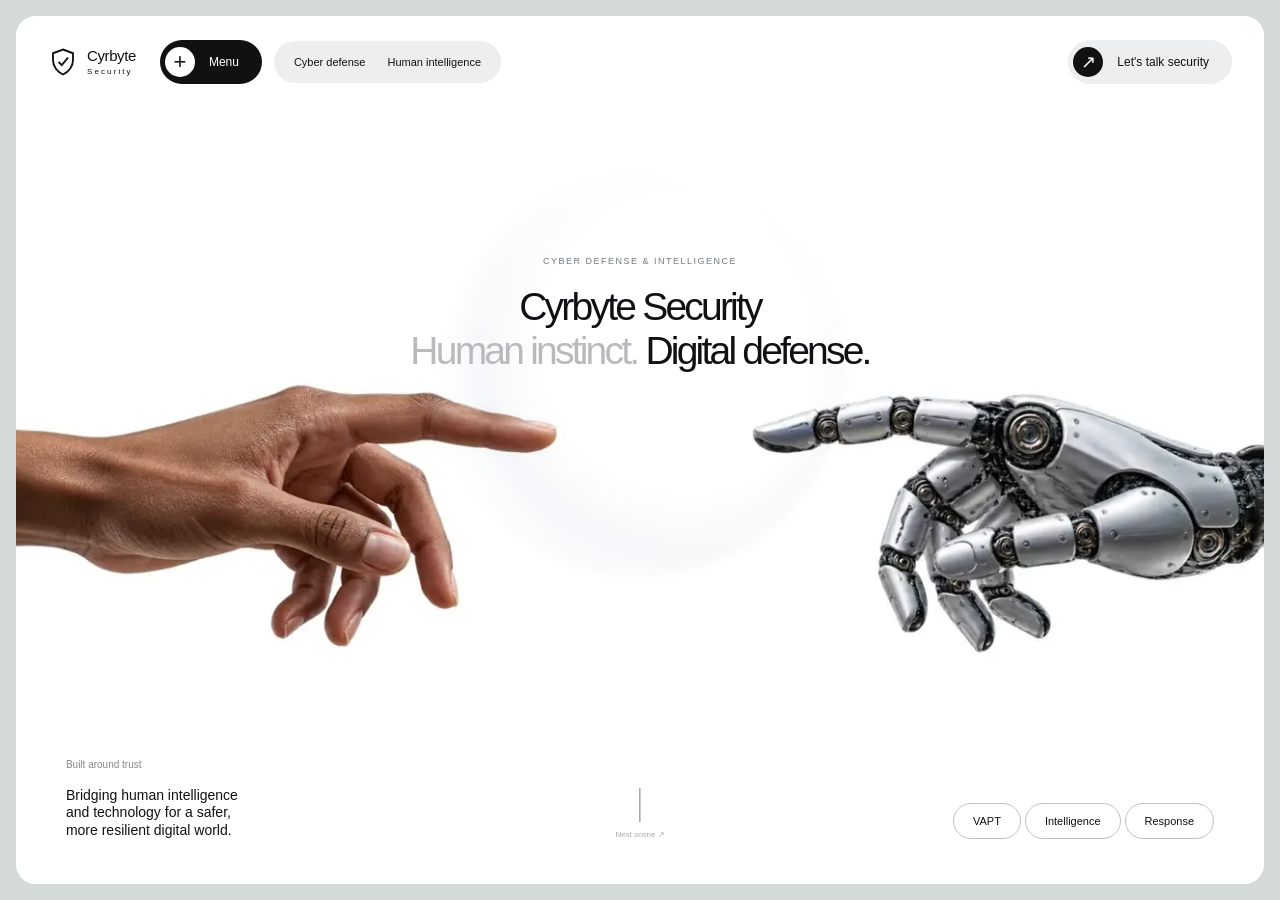
==== commit ac99a745: "Fix unstable content navigation, hero text overlap and clipped contact heading" ====
--- a/index.html
+++ b/index.html
@@ -1,6 +1,6 @@
 <!doctype html>
 <html lang="en">
-<head><meta charset="UTF-8"><meta name="viewport" content="width=device-width,initial-scale=1"><meta name="theme-color" content="#f8f9fa"><title>Cyrbyte Security | Human instinct. Digital defense.</title><meta name="description" content="Cyrbyte Security. Explore offensive security, threat intelligence, incident response and cloud security. Start a security conversation with Cyrbyte."><link rel="icon" href="assets/mark.svg" type="image/svg+xml"><link rel="stylesheet" href="styles.css?v=5"></head>
+<head><meta charset="UTF-8"><meta name="viewport" content="width=device-width,initial-scale=1"><meta name="theme-color" content="#f8f9fa"><title>Cyrbyte Security | Human instinct. Digital defense.</title><meta name="description" content="Cyrbyte Security. Explore offensive security, threat intelligence, incident response and cloud security. Start a security conversation with Cyrbyte."><link rel="icon" href="assets/mark.svg" type="image/svg+xml"><link rel="stylesheet" href="styles.css?v=6"></head>
 <body>
 <a class="skip" href="#capabilities">Skip to capabilities</a>
 <header class="header">
@@ -42,4 +42,4 @@
 <dialog id="brief-dialog" aria-labelledby="brief-title"><button class="dialog-close" aria-label="Close security brief">×</button><span class="eyebrow">LET'S UNDERSTAND YOUR NEEDS</span><h2 id="brief-title">Start a conversation.</h2><p>Prepare a brief for info@cyrbyte.com. Review it in your email app before sending.</p><form id="brief-form"><label>Your name<input name="name" autocomplete="name" required maxlength="120"></label><label>Organization (optional)<input name="company" autocomplete="organization" maxlength="160"></label><label>Website or application URL (optional)<input name="website" type="url" placeholder="https://" maxlength="240"></label><label>Work email<input name="email" type="email" autocomplete="email" required maxlength="180"></label><label>Area of interest<select name="service"><option>Offensive Security</option><option>Threat Intelligence</option><option>Incident Response</option><option>Cloud & Identity</option><option>Digital Forensics</option><option>General security enquiry</option></select></label><label>Priority<select name="priority"><option>Planning an assessment</option><option>Active incident or urgent concern</option><option>Exploring options</option></select></label><label>What would you like to discuss?<textarea name="message" rows="4" required maxlength="3000" placeholder="A short overview is enough to begin."></textarea></label><button class="pill solid" type="submit"><span class="round">↗</span>Prepare email</button><p id="brief-status" role="status"></p></form><div id="draft-tools" hidden><textarea id="email-draft" readonly aria-label="Prepared email text" rows="8"></textarea><div class="draft-actions"><a class="pill solid" id="send-email">Open email app ↗</a><button class="pill" id="copy-email">Copy brief</button></div><p>Your brief is ready. It has not been sent.</p></div></dialog>
 <dialog id="process-dialog" aria-labelledby="process-title"><button class="dialog-close" aria-label="Close engagement process">×</button><span class="eyebrow">A CLEAR WAY FORWARD</span><h2 id="process-title">From scope to clarity.</h2><p>Every engagement begins with an agreed objective, authorization and a defined set of systems. Exact work and delivery dates are confirmed after scoping.</p><div class="process-steps"><article><span>01</span><h3>Discover & scope</h3><p>Discuss the business context, assets, concerns and desired outcome. Agree the boundaries, contacts and authorization for the engagement.</p></article><article><span>02</span><h3>Assess & investigate</h3><p>Review the agreed systems and evidence. Validate findings, document limitations and keep the work within the approved scope.</p></article><article><span>03</span><h3>Prioritize & report</h3><p>Receive an explanation of the findings, their practical impact and the actions to prioritize. Reporting depth is agreed during scoping.</p></article><article><span>04</span><h3>Remediate & review</h3><p>Discuss remediation with your team. If included in the engagement, validate fixes and document remaining risks.</p></article></div><button class="pill solid" id="process-enquire"><span class="round">↗</span>Discuss your scope</button></dialog>
 <dialog id="faq-dialog" aria-labelledby="faq-title"><button class="dialog-close" aria-label="Close frequently asked questions">×</button><span class="eyebrow">BEFORE WE BEGIN</span><h2 id="faq-title">Your questions, answered.</h2><div class="faq-list"><details open><summary>Where should I start?</summary><p>Share what you need to protect, the systems involved and your main concern. An initial conversation helps define whether testing, exposure review, cloud assessment or incident investigation is the right next step.</p></details><details><summary>Can you test systems I do not own?</summary><p>Testing requires appropriate authorization from the system owner. Scope and written permission must be agreed before any assessment begins.</p></details><details><summary>What is included in an assessment?</summary><p>The scope can cover applications, APIs, infrastructure, cloud configurations or identity controls. The precise assets, depth, testing windows, reporting and any retest are agreed before the engagement.</p></details><details><summary>How long does an engagement take?</summary><p>Timing depends on asset count, complexity, access and the work required. Share your target date in the brief so scope and timing can be discussed together.</p></details><details><summary>What should I share about a suspected incident?</summary><p>Provide a concise timeline, the affected systems and the symptoms you observed. Use the initial brief to establish contact; evidence transfer and investigation access can then be agreed separately.</p></details><details><summary>Can I request a report for my technical and business teams?</summary><p>Discuss both audiences during scoping. A useful report connects validated technical findings with practical risk, priorities and remediation steps.</p></details><details><summary>Does submitting a brief book a service?</summary><p>The form prepares an email draft for you to review and send. An engagement begins only after scope, authorization, terms and timing are agreed.</p></details></div><button class="pill solid" id="faq-enquire"><span class="round">↗</span>Start a security brief</button></dialog>
-<script src="script.js?v=5"></script><noscript><style>body{overflow:auto}.page{height:auto}.hero-track,.tunnel-track,.capabilities-track,.contact-track{height:auto}.stage{position:relative;height:90svh;min-height:640px}.response{display:block}.cinema-controls,.menu-toggle{display:none}</style></noscript></body></html>
+<script src="script.js?v=6"></script><noscript><style>body{overflow:auto}.page{height:auto}.hero-track,.tunnel-track,.capabilities-track,.contact-track{height:auto}.stage{position:relative;height:90svh;min-height:640px}.response{display:block}.cinema-controls,.menu-toggle{display:none}</style></noscript></body></html>
--- a/styles.css
+++ b/styles.css
@@ -22,3 +22,8 @@
 /* Detailed service and engagement information. */
 .text-link{padding:7px 0;background:transparent;font-size:11px;color:#686b73;text-align:left;border-bottom:1px solid #d5d8dd;transition:color .2s}.text-link:hover{color:#111;border-color:#111}.approach>.text-link{margin:0 0 16px}.contact-actions{flex-wrap:wrap}#service-dialog,#process-dialog,#faq-dialog{width:min(760px,calc(100% - 30px))}.service-intro{border-top:1px solid #eceef1;padding-top:22px;margin-top:25px}.service-intro p{margin:10px 0 22px}.service-detail-grid{display:grid;grid-template-columns:1fr 1fr;gap:30px}.service-detail-grid h3{font-size:16px;font-weight:400;letter-spacing:-.3px;margin:0}.service-detail-grid ul{margin:13px 0 22px}.service-detail-grid li{font-size:12px}.service-inputs{border-top:1px solid #e6e8eb;border-bottom:1px solid #e6e8eb;padding:17px 0;margin:0 0 25px}.service-inputs summary{font-size:12px;cursor:pointer}.service-inputs p{font-size:12px;line-height:1.7}.process-steps{display:grid;grid-template-columns:1fr 1fr;gap:20px 30px;border-top:1px solid #e9ebee;padding-top:25px;margin:30px 0}.process-steps article>span{font:10px monospace;color:#9298a1}.process-steps h3{font-weight:400;font-size:21px;letter-spacing:-.7px;margin:10px 0}.process-steps p{font-size:12px;margin:0}.faq-list{margin:25px 0 30px;border-bottom:1px solid #e4e7eb}.faq-list details{border-top:1px solid #e4e7eb;padding:18px 0}.faq-list summary{font-size:14px;cursor:pointer;padding-right:10px;line-height:1.4}.faq-list p{font-size:12px;line-height:1.7;margin:14px 0 0}.cap-sub{max-width:560px;margin:14px auto 0;line-height:1.4}#brief-dialog form{grid-template-columns:1fr 1fr}#brief-dialog form label:nth-last-of-type(1),#brief-dialog form>button,#brief-dialog form>p{grid-column:1/-1}
 @media(max-width:550px){.service-detail-grid,.process-steps{grid-template-columns:1fr;gap:18px}.contact-actions{gap:14px}.text-link{font-size:10px}.cap-sub{font-size:10px;max-width:290px}#brief-dialog form{grid-template-columns:1fr}.process-steps h3{font-size:20px}}
+
+/* Stable content navigation and clear separation between hero artwork and copy. */
+.hero-title{top:26%;z-index:4;transform:translateY(calc(16px - var(--hero-progress) * 20px))}.hero-title h1{font-size:clamp(28px,3.05vw,50px);line-height:1.12}.hero-title .eyebrow{opacity:1;color:#727782;margin-bottom:18px}.hero .orb{top:41%;opacity:.45}.service-card{display:flex;flex-direction:column;align-items:flex-start;justify-content:flex-start}.card-num{position:absolute;top:18px;left:18px;right:14px;font-size:9px;line-height:1.4;text-align:left}.service-card.active .card-num{color:#e7edf5}.fan-controls button{width:38px;height:38px;color:#303640;background:#edf0f4}.fan-controls button:hover{background:#d8dee7}.contact-track.manual-view .marquee-window{white-space:normal;margin:7svh 0 25px}.contact-track.manual-view .contact-marquee{white-space:normal;transform:none;font-size:clamp(36px,5vw,68px);line-height:1.07;letter-spacing:-2.7px;max-width:1100px}.contact-track.manual-view .contact-body{margin-top:10px;align-items:flex-start}.hero-bottom p{font-size:14px;line-height:1.25}.hero-bottom .eyebrow{font-size:10px}.outline-chips a{font-size:11px}.text-link,.mail-link,.detail-link{font-size:12px}.section-top .eyebrow{font-size:10px}.cap-sub{font-size:12px;color:#737983}.card-detail p{font-size:13px}.contact-body p{font-size:15px;line-height:1.4}.pill{font-size:12px;min-height:44px}.nav-chips{font-size:11px}.menu-panel a{letter-spacing:-1.5px}.film-scene{transition:transform .65s cubic-bezier(.22,1,.36,1),visibility .65s}.film-scene.manual-view{transition-duration:.45s}.manual-view .principle{opacity:1;transform:none}
+@media(max-width:550px){.hero-title{top:25%;left:5%;right:5%}.hero-title h1{font-size:clamp(25px,6.5vw,34px);letter-spacing:-1.4px;line-height:1.13}.hero-title .eyebrow{font-size:8px;margin-bottom:16px}.hero-film{width:100%;left:0;object-position:50% 50%}.hero-bottom p{font-size:12px;max-width:225px}.hero-bottom .eyebrow{font-size:9px}.outline-chips a{font-size:10px;padding:10px 14px}.card-num{font-size:8px;top:12px;left:12px}.cap-sub{font-size:11px}.card-detail p{font-size:12px}.contact-track.manual-view .contact-marquee{font-size:37px;letter-spacing:-1.6px}.contact-track.manual-view .marquee-window{margin-top:45px;margin-bottom:24px}.contact-body p{font-size:13px}.section-top .eyebrow{font-size:8px}.contact-actions{gap:16px}.pill{font-size:11px}.text-link,.mail-link,.detail-link{font-size:11px}}
+@media(max-height:650px){.hero-title{top:23%}.hero-title h1{font-size:clamp(24px,3vw,42px)}.hero-title .eyebrow{margin-bottom:11px}.contact-track.manual-view .marquee-window{margin-top:22px}.contact-track.manual-view .contact-marquee{font-size:clamp(30px,4vw,50px)}.cap-sub{margin-top:8px}.card-fan{margin-top:19px}}
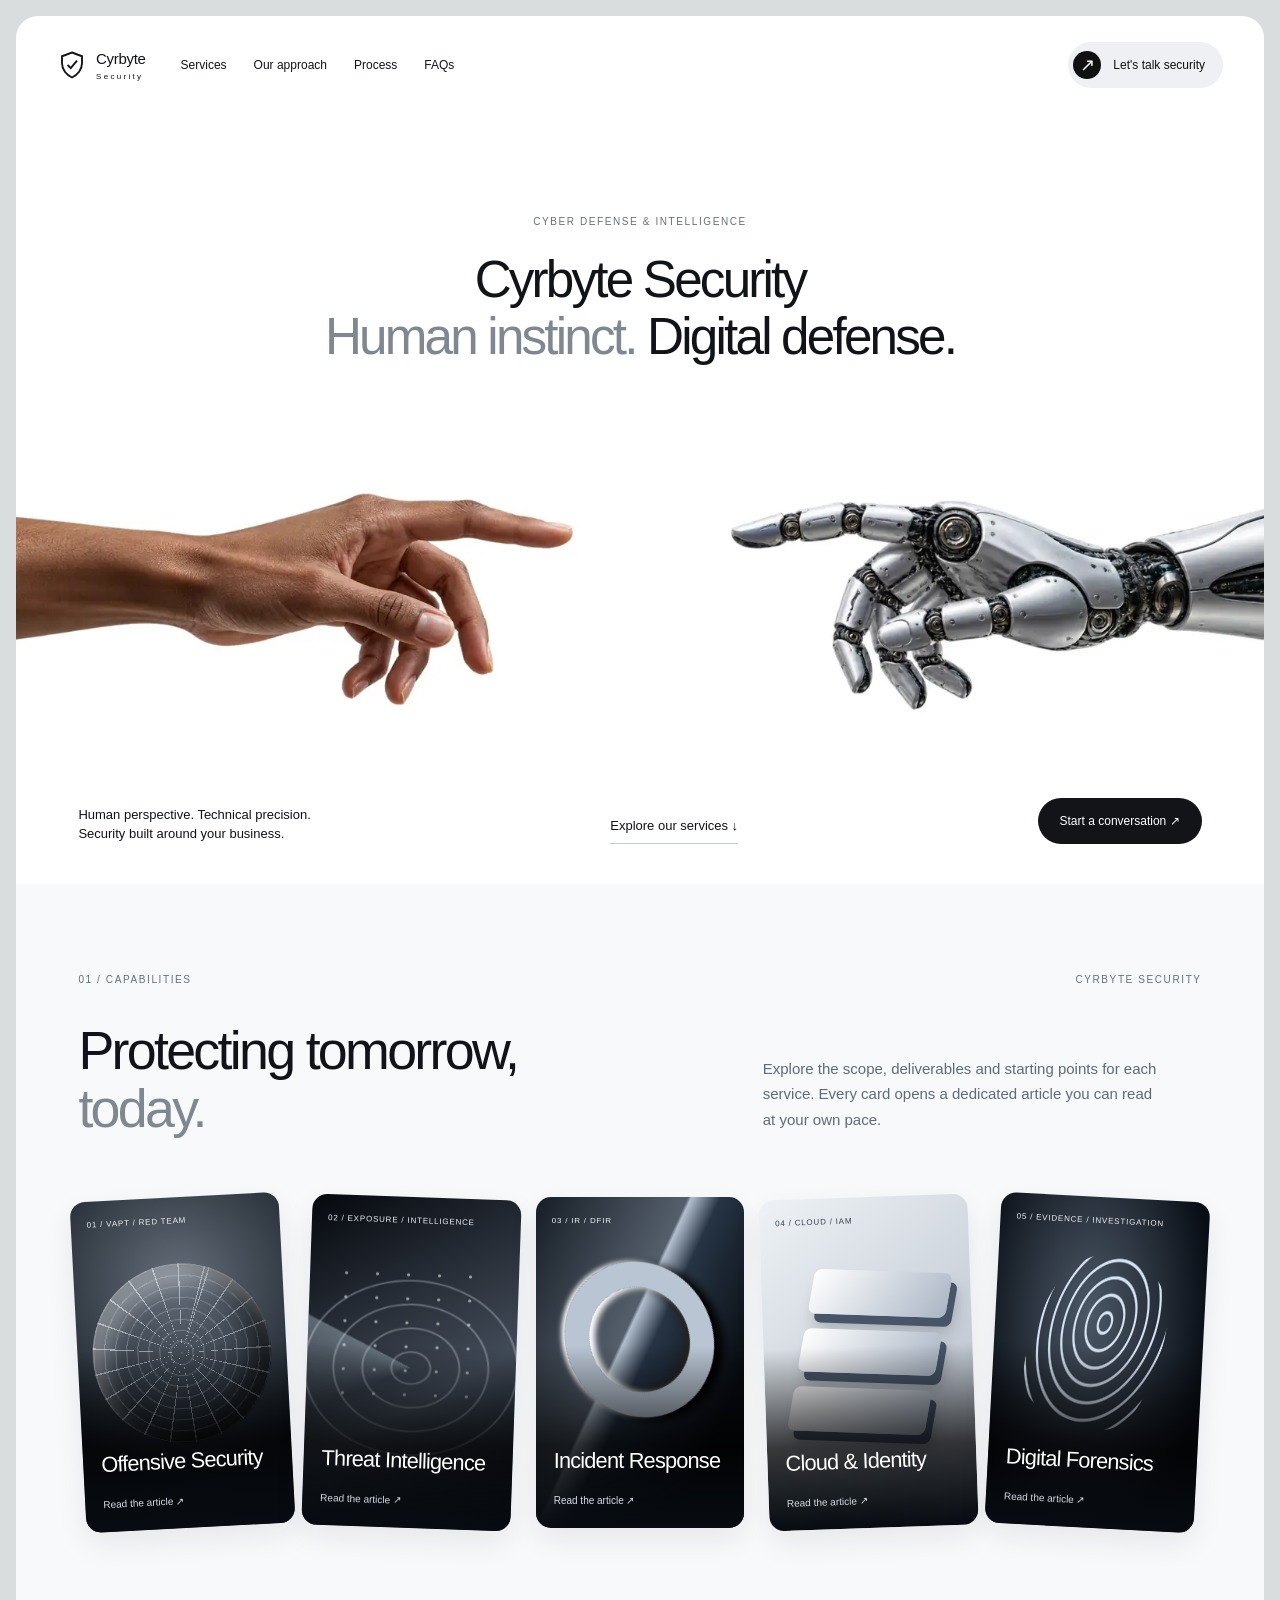
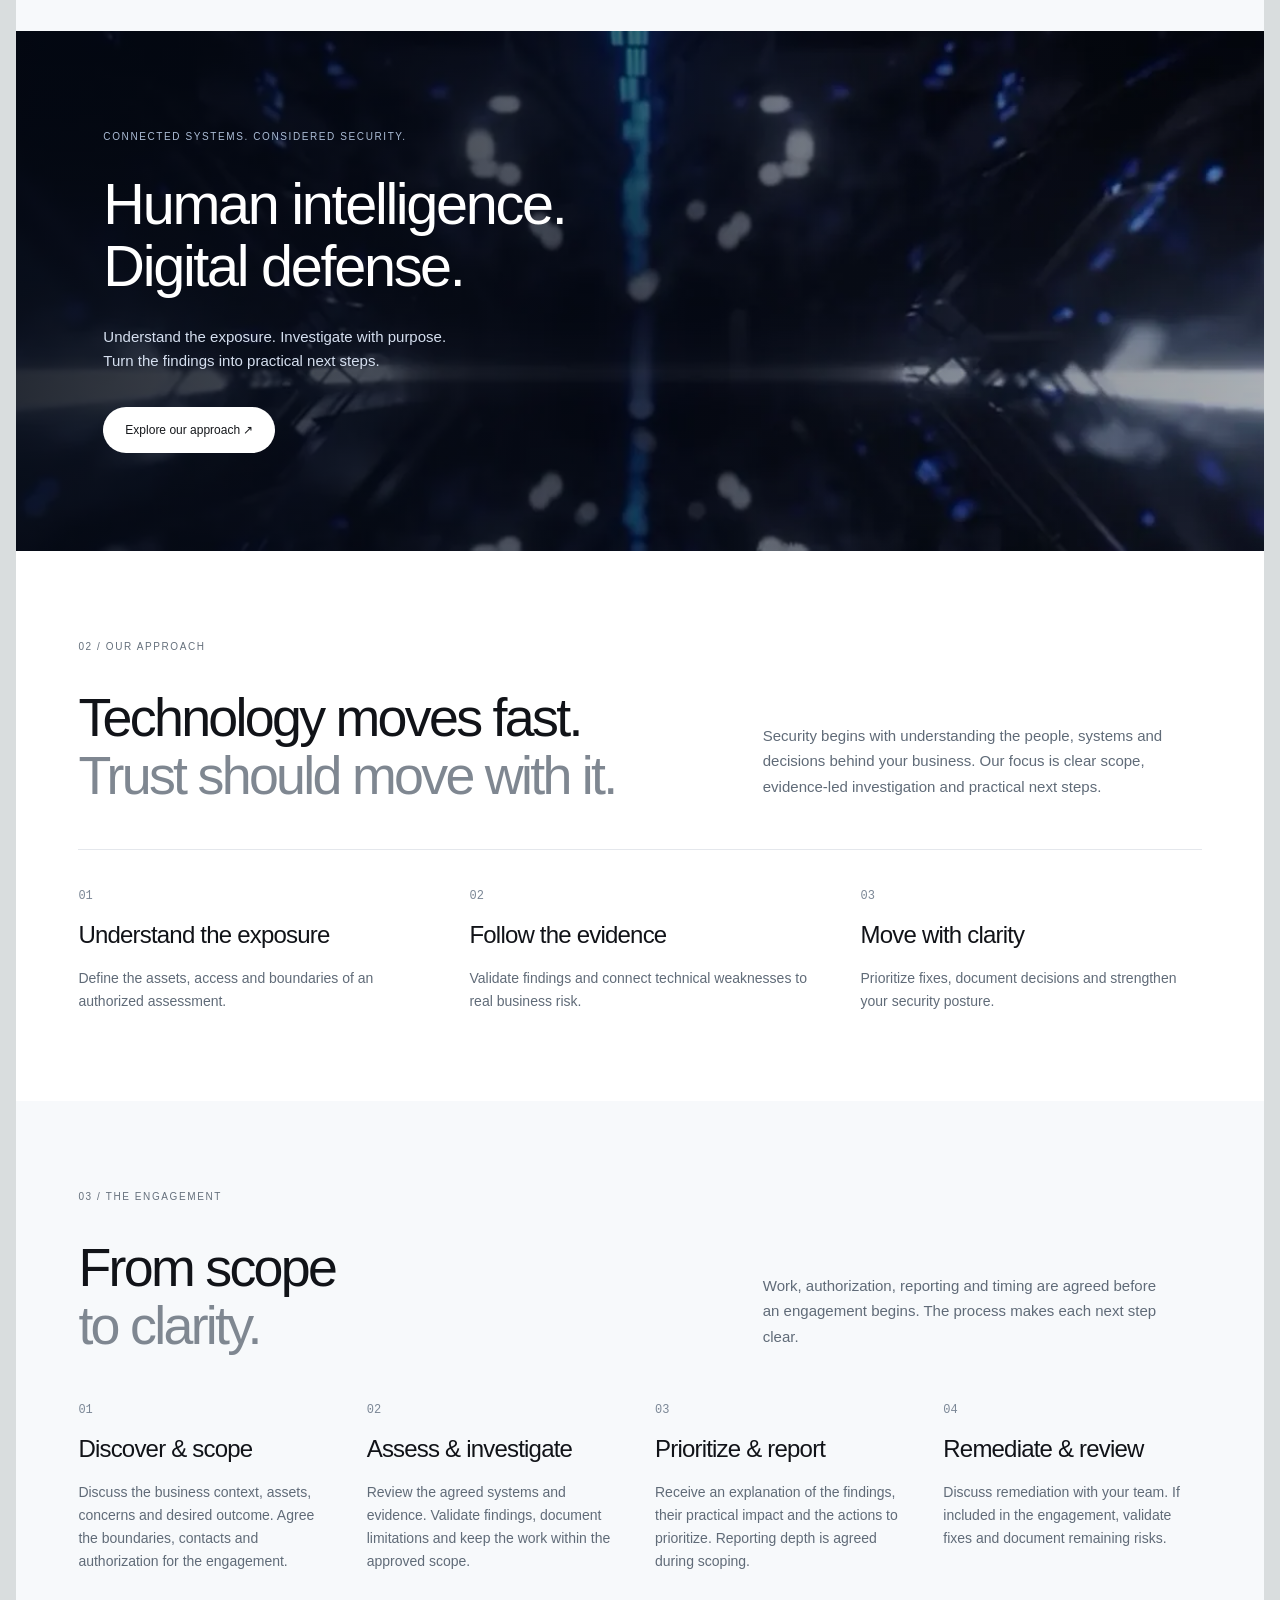
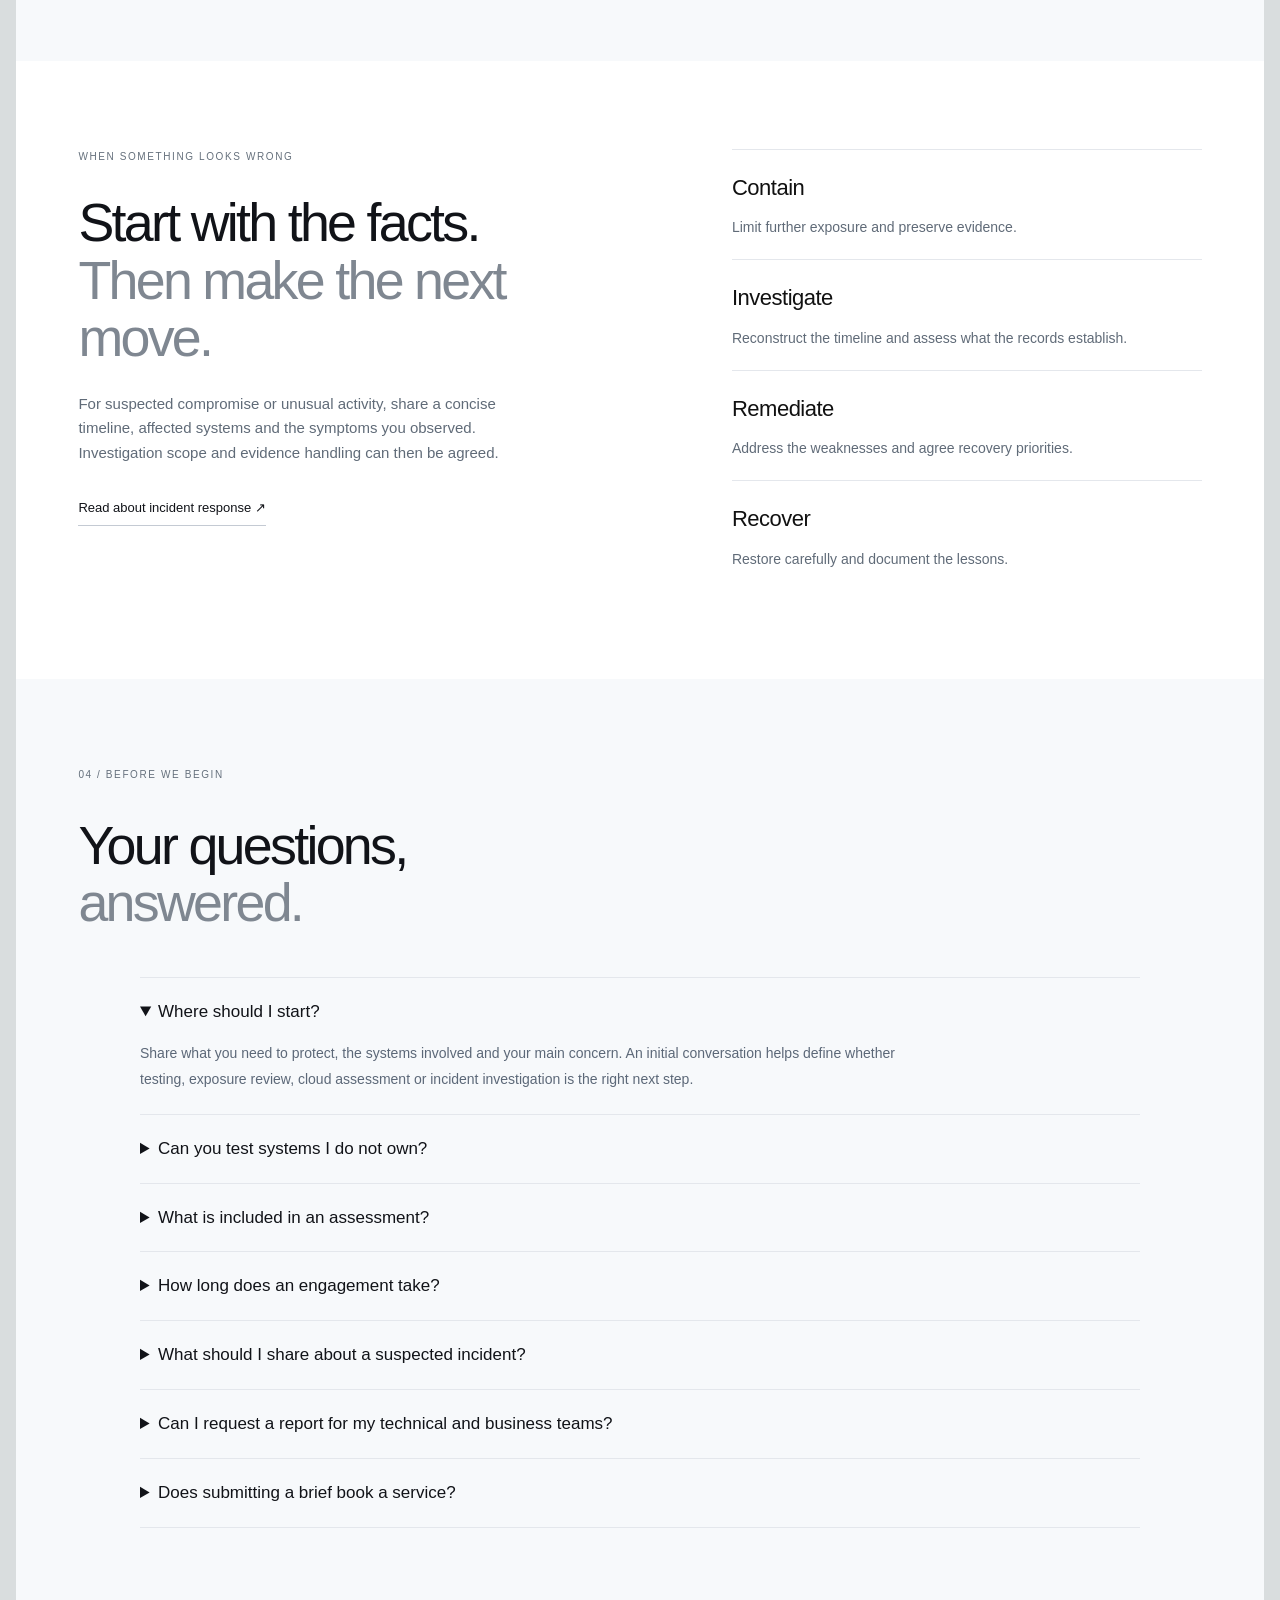
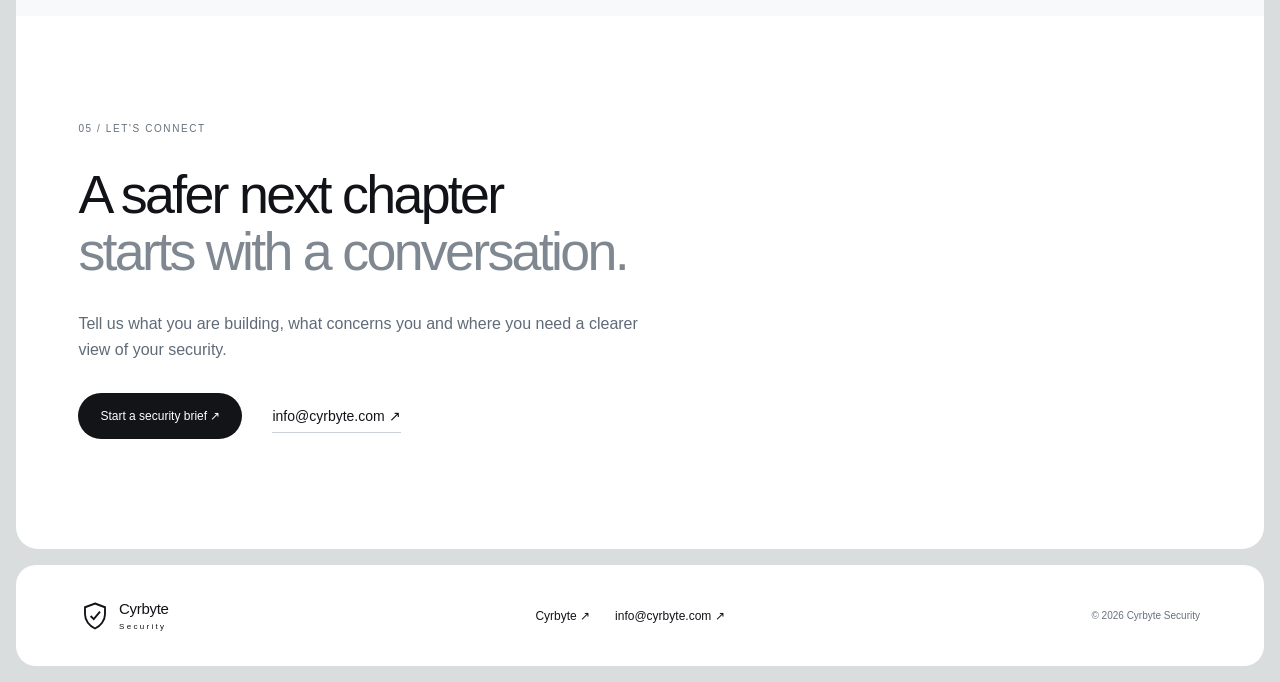
==== commit c50aab30: "Restore normal scrolling website and add dedicated service articles" ====
--- a/index.html
+++ b/index.html
@@ -1,45 +1,9 @@
-<!doctype html>
-<html lang="en">
-<head><meta charset="UTF-8"><meta name="viewport" content="width=device-width,initial-scale=1"><meta name="theme-color" content="#f8f9fa"><title>Cyrbyte Security | Human instinct. Digital defense.</title><meta name="description" content="Cyrbyte Security. Explore offensive security, threat intelligence, incident response and cloud security. Start a security conversation with Cyrbyte."><link rel="icon" href="assets/mark.svg" type="image/svg+xml"><link rel="stylesheet" href="styles.css?v=6"></head>
-<body>
-<a class="skip" href="#capabilities">Skip to capabilities</a>
-<header class="header">
-<a class="brand" href="#home" aria-label="Cyrbyte Security home"><svg viewBox="0 0 48 48" aria-hidden="true"><path d="M24 4 40 10v11c0 10-7 19-16 23C15 40 8 31 8 21V10Z" fill="none" stroke="currentColor" stroke-width="3"/><path d="m17 24 5 5 10-12" fill="none" stroke="currentColor" stroke-width="3"/></svg><span>Cyrbyte<small>Security</small></span></a>
-<button class="pill menu-toggle" aria-expanded="false" aria-controls="navigation"><span class="round">+</span><span>Menu</span></button>
-<nav class="nav-chips" aria-label="Sections"><a href="#capabilities">Cyber defense</a><a href="#approach">Human intelligence</a></nav>
-<a class="pill contact-pill" href="#contact"><span class="round">↗</span><span>Let's talk security</span></a>
-</header>
-<nav class="menu-panel" id="navigation" aria-label="Main navigation" hidden><a href="#home"><span>01</span>Home ↗</a><a href="#defense"><span>02</span>Digital defense ↗</a><a href="#approach"><span>03</span>Our approach ↗</a><a href="#capabilities"><span>04</span>Capabilities ↗</a><a href="#contact"><span>05</span>Get in touch ↗</a><div>Human instinct. Digital defense.</div></nav>
-<main class="page">
-<section class="hero-track" id="home" aria-label="Cyrbyte Security introduction">
-<div class="hero stage">
-<div class="orb" aria-hidden="true"></div>
-<div class="hero-title"><span class="eyebrow">CYBER DEFENSE & INTELLIGENCE</span><h1>Cyrbyte Security<br><span class="muted">Human instinct.</span> Digital defense.</h1></div>
-<video class="hero-film" id="hero-video" autoplay muted playsinline loop preload="auto" poster="assets/hero-poster.webp" aria-hidden="true"><source src="assets/human-machine-v2.mp4" type="video/mp4"></video>
-<div class="hero-bottom"><div><span class="eyebrow">Built around trust</span><p>Bridging human intelligence<br>and technology for a safer,<br>more resilient digital world.</p></div><a class="scroll-cue" href="#defense" aria-label="Show digital defense scene"><span></span>Next scene ↗</a><div class="outline-chips"><a href="#capabilities" data-select="0">VAPT</a><a href="#capabilities" data-select="1">Intelligence</a><a href="#capabilities" data-select="2">Response</a></div></div>
-<div class="hero-side" aria-hidden="true">HUMAN × MACHINE</div>
-</div></section>
-<section class="tunnel-track" id="defense" aria-label="Digital defense">
-<div class="tunnel stage"><video class="tunnel-film" id="tunnel-video" autoplay muted playsinline loop preload="metadata" poster="assets/tunnel-poster.webp" aria-hidden="true"><source src="assets/digital-tunnel.mp4" type="video/mp4"></video><canvas id="tunnel" aria-hidden="true"></canvas><div class="tunnel-vignette"></div><div class="tunnel-title"><span class="eyebrow">CYRBYTE SECURITY</span><h2><span id="tunnel-word">NEXT GENERATION</span><br>DIGITAL DEFENSE</h2></div><div class="tunnel-bottom"><span class="coordinates">01 / CONNECTED WORLD</span><p>Every connection opens a possibility.<br>Understand the exposure. Find the weakness.<br>Build resilience into what comes next.</p></div><a href="#approach" class="tunnel-down" aria-label="Explore our approach">↓</a></div>
-</section>
-<section class="approach section" id="approach"><div class="section-top"><span class="eyebrow">PRECISION WITH PURPOSE</span><span class="eyebrow">02 / OUR APPROACH</span></div><h2 class="reveal">Technology moves fast.<br><span class="muted">Trust should move with it.</span></h2><div class="approach-intro reveal"><p>Security begins with understanding the people, systems and decisions behind your business.</p><p>Our focus is clear scope, evidence-led investigation and practical next steps. From exposure to recovery, turn complex security questions into a direction you can act on.</p></div><button class="text-link" id="process-open">Explore the engagement process ↗</button><div class="principles">
-<div class="principle reveal"><div class="principle-label"><b>01</b><span>Understand the exposure</span></div><div class="soft-bar"><div class="glass-sphere sphere-one"></div><span>See the whole picture.</span></div><p>Define assets, access and the boundaries of an authorized assessment.</p></div>
-<div class="principle reveal"><div class="principle-label"><b>02</b><span>Investigate with purpose</span></div><div class="soft-bar"><div class="glass-sphere sphere-two"></div><span>Follow the evidence.</span></div><p>Validate findings and connect technical weaknesses to business risk.</p></div>
-<div class="principle reveal"><div class="principle-label"><b>03</b><span>Make the next move</span></div><div class="soft-bar"><div class="glass-sphere sphere-three"></div><span>Move with clarity.</span></div><p>Prioritize fixes, document decisions and strengthen your security posture.</p></div>
-</div></section>
-<section class="capabilities-track" id="capabilities"><div class="capabilities stage"><div class="section-top"><span class="eyebrow">EXPLORE THE CAPABILITIES</span><span class="eyebrow">03 / CYRBYTE SECURITY</span></div><h2>Protecting tomorrow,<span class="muted"> today.</span></h2><p class="cap-sub">From an initial assessment to a clearer recovery plan. Explore the scope and deliverables of each service.</p><div class="card-fan" aria-label="Security capabilities">
-<button class="service-card" data-card="0"><div class="card-art art-offensive"><div class="wire-globe"></div><div class="art-cross">+</div></div><span class="card-num">01 / OFFENSIVE</span><b>Offensive<br>Security</b><span class="card-arrow">↗</span></button>
-<button class="service-card" data-card="1"><div class="card-art art-intelligence"><div class="radar"></div><div class="dots"></div></div><span class="card-num">02 / INTELLIGENCE</span><b>Threat<br>Intelligence</b><span class="card-arrow">↗</span></button>
-<button class="service-card active" data-card="2"><div class="card-art art-response"><div class="metal-ring"></div><div class="ring-shadow"></div></div><span class="card-num">03 / RESPONSE</span><b>Incident<br>Response</b><span class="card-arrow">↗</span></button>
-<button class="service-card" data-card="3"><div class="card-art art-cloud"><div class="cloud-stack"><i></i><i></i><i></i><i></i></div></div><span class="card-num">04 / IDENTITY</span><b>Cloud &<br>Identity</b><span class="card-arrow">↗</span></button>
-<button class="service-card" data-card="4"><div class="card-art art-forensics"><div class="fingerprint"></div></div><span class="card-num">05 / FORENSICS</span><b>Digital<br>Forensics</b><span class="card-arrow">↗</span></button>
-</div><div class="card-detail" aria-live="polite"><div><span class="eyebrow" id="detail-tag">IR / DFIR</span><h3 id="detail-title">Incident Response</h3></div><p id="detail-description">Plan containment, preserve evidence, investigate root causes and define a safe recovery path.</p><button class="detail-link" id="detail-open">Explore service ↗</button></div><div class="fan-controls"><button id="previous" aria-label="Previous capability">←</button><span><b id="card-current">03</b> / 05</span><button id="next" aria-label="Next capability">→</button></div></div></section>
-<section class="response section" id="response"><div class="section-top"><span class="eyebrow">FROM UNCERTAINTY TO ACTION</span><span class="eyebrow">04 / RESPONSE</span></div><div class="response-layout"><div><h2 class="reveal">When it matters,<br><span class="muted">make every move count.</span></h2><p class="response-copy reveal">A suspected incident needs a clear sequence. Begin with the facts, preserve what matters and build a considered recovery plan.</p><a class="pill solid" href="mailto:info@cyrbyte.com?subject=Incident%20response%20enquiry"><span class="round">↗</span>Discuss an incident</a></div><div class="steps"><details open><summary><span>01</span>Contain<i>+</i></summary><p>Identify affected systems and limit further access while preserving evidence.</p></details><details><summary><span>02</span>Investigate<i>+</i></summary><p>Reconstruct the timeline, understand the initial access and assess the extent of the event.</p></details><details><summary><span>03</span>Remediate<i>+</i></summary><p>Address the exploited weaknesses and remove persistence using an agreed plan.</p></details><details><summary><span>04</span>Recover<i>+</i></summary><p>Restore carefully, validate the changes and turn lessons into stronger controls.</p></details></div></div></section>
-<section class="contact-track" id="contact"><div class="contact stage"><div class="section-top"><span class="eyebrow">A SAFER NEXT CHAPTER</span><span class="eyebrow">05 / LET'S CONNECT</span></div><div class="marquee-window"><h2 class="contact-marquee"><span class="muted">Cyrbyte Security. Where </span>Human Instinct Meets Digital Defense.</h2></div><div class="contact-body"><p>Start with a conversation.<br>Tell us what you are building, what concerns you,<br>and where you need a clearer view of your security.</p><div class="contact-actions"><button class="pill solid" id="brief-open"><span class="round">↗</span>Start a security brief</button><a class="mail-link" href="mailto:info@cyrbyte.com">info@cyrbyte.com ↗</a><button class="text-link" id="faq-open">Questions & answers ↗</button></div></div><footer><a href="#home" class="footer-logo">Cyrbyte<small>Security</small></a><div><a href="https://cyrbyte.com">Cyrbyte ↗</a><span>© <span id="year">2026</span> Cyrbyte Security</span></div><button class="to-top" aria-label="Back to top">↑</button></footer></div></section>
-</main>
-<div class="film-announcement" role="status" aria-live="polite" id="film-announcement"></div>
-<dialog id="service-dialog" aria-labelledby="modal-title"><button class="dialog-close" aria-label="Close service details">×</button><span class="eyebrow" id="modal-tag"></span><h2 id="modal-title"></h2><p id="modal-copy"></p><div class="service-intro"><span class="eyebrow">WHO IT IS FOR</span><p id="service-audience"></p></div><div class="service-detail-grid"><section><h3>Assessment scope</h3><ul id="service-scope"></ul></section><section><h3>What you receive</h3><ul id="service-deliverables"></ul></section></div><details class="service-inputs"><summary>What helps us get started?</summary><p id="service-inputs"></p></details><span class="eyebrow">ENGAGEMENT NOTES</span><ul id="modal-list"></ul><button class="pill solid" id="service-enquire"><span class="round">↗</span>Discuss this service</button></dialog>
-<dialog id="brief-dialog" aria-labelledby="brief-title"><button class="dialog-close" aria-label="Close security brief">×</button><span class="eyebrow">LET'S UNDERSTAND YOUR NEEDS</span><h2 id="brief-title">Start a conversation.</h2><p>Prepare a brief for info@cyrbyte.com. Review it in your email app before sending.</p><form id="brief-form"><label>Your name<input name="name" autocomplete="name" required maxlength="120"></label><label>Organization (optional)<input name="company" autocomplete="organization" maxlength="160"></label><label>Website or application URL (optional)<input name="website" type="url" placeholder="https://" maxlength="240"></label><label>Work email<input name="email" type="email" autocomplete="email" required maxlength="180"></label><label>Area of interest<select name="service"><option>Offensive Security</option><option>Threat Intelligence</option><option>Incident Response</option><option>Cloud & Identity</option><option>Digital Forensics</option><option>General security enquiry</option></select></label><label>Priority<select name="priority"><option>Planning an assessment</option><option>Active incident or urgent concern</option><option>Exploring options</option></select></label><label>What would you like to discuss?<textarea name="message" rows="4" required maxlength="3000" placeholder="A short overview is enough to begin."></textarea></label><button class="pill solid" type="submit"><span class="round">↗</span>Prepare email</button><p id="brief-status" role="status"></p></form><div id="draft-tools" hidden><textarea id="email-draft" readonly aria-label="Prepared email text" rows="8"></textarea><div class="draft-actions"><a class="pill solid" id="send-email">Open email app ↗</a><button class="pill" id="copy-email">Copy brief</button></div><p>Your brief is ready. It has not been sent.</p></div></dialog>
-<dialog id="process-dialog" aria-labelledby="process-title"><button class="dialog-close" aria-label="Close engagement process">×</button><span class="eyebrow">A CLEAR WAY FORWARD</span><h2 id="process-title">From scope to clarity.</h2><p>Every engagement begins with an agreed objective, authorization and a defined set of systems. Exact work and delivery dates are confirmed after scoping.</p><div class="process-steps"><article><span>01</span><h3>Discover & scope</h3><p>Discuss the business context, assets, concerns and desired outcome. Agree the boundaries, contacts and authorization for the engagement.</p></article><article><span>02</span><h3>Assess & investigate</h3><p>Review the agreed systems and evidence. Validate findings, document limitations and keep the work within the approved scope.</p></article><article><span>03</span><h3>Prioritize & report</h3><p>Receive an explanation of the findings, their practical impact and the actions to prioritize. Reporting depth is agreed during scoping.</p></article><article><span>04</span><h3>Remediate & review</h3><p>Discuss remediation with your team. If included in the engagement, validate fixes and document remaining risks.</p></article></div><button class="pill solid" id="process-enquire"><span class="round">↗</span>Discuss your scope</button></dialog>
-<dialog id="faq-dialog" aria-labelledby="faq-title"><button class="dialog-close" aria-label="Close frequently asked questions">×</button><span class="eyebrow">BEFORE WE BEGIN</span><h2 id="faq-title">Your questions, answered.</h2><div class="faq-list"><details open><summary>Where should I start?</summary><p>Share what you need to protect, the systems involved and your main concern. An initial conversation helps define whether testing, exposure review, cloud assessment or incident investigation is the right next step.</p></details><details><summary>Can you test systems I do not own?</summary><p>Testing requires appropriate authorization from the system owner. Scope and written permission must be agreed before any assessment begins.</p></details><details><summary>What is included in an assessment?</summary><p>The scope can cover applications, APIs, infrastructure, cloud configurations or identity controls. The precise assets, depth, testing windows, reporting and any retest are agreed before the engagement.</p></details><details><summary>How long does an engagement take?</summary><p>Timing depends on asset count, complexity, access and the work required. Share your target date in the brief so scope and timing can be discussed together.</p></details><details><summary>What should I share about a suspected incident?</summary><p>Provide a concise timeline, the affected systems and the symptoms you observed. Use the initial brief to establish contact; evidence transfer and investigation access can then be agreed separately.</p></details><details><summary>Can I request a report for my technical and business teams?</summary><p>Discuss both audiences during scoping. A useful report connects validated technical findings with practical risk, priorities and remediation steps.</p></details><details><summary>Does submitting a brief book a service?</summary><p>The form prepares an email draft for you to review and send. An engagement begins only after scope, authorization, terms and timing are agreed.</p></details></div><button class="pill solid" id="faq-enquire"><span class="round">↗</span>Start a security brief</button></dialog>
-<script src="script.js?v=6"></script><noscript><style>body{overflow:auto}.page{height:auto}.hero-track,.tunnel-track,.capabilities-track,.contact-track{height:auto}.stage{position:relative;height:90svh;min-height:640px}.response{display:block}.cinema-controls,.menu-toggle{display:none}</style></noscript></body></html>
+<!doctype html><html lang="en"><head><meta charset="UTF-8"><meta name="viewport" content="width=device-width,initial-scale=1"><meta name="theme-color" content="#f8f9fa"><title>Human instinct. Digital defense. | Cyrbyte Security</title><meta name="description" content="Cyrbyte Security services, authorized assessments, incident investigation and practical security guidance."><link rel="icon" href="assets/mark.svg" type="image/svg+xml"><link rel="stylesheet" href="styles.css?v=7"></head><body><a class="skip" href="#main-content">Skip to content</a><header class="header"><a class="brand" href="#home" aria-label="Cyrbyte Security home"><svg viewBox="0 0 48 48" aria-hidden="true"><path d="M24 4 40 10v11c0 10-7 19-16 23C15 40 8 31 8 21V10Z" fill="none" stroke="currentColor" stroke-width="3"/><path d="m17 24 5 5 10-12" fill="none" stroke="currentColor" stroke-width="3"/></svg><span>Cyrbyte<small>Security</small></span></a><nav class="desktop-nav" aria-label="Primary navigation"><a href="#capabilities">Services</a><a href="#approach">Our approach</a><a href="#process">Process</a><a href="#faq">FAQs</a></nav><a class="pill contact-pill" href="#contact"><span class="round">↗</span>Let's talk security</a><button class="menu-toggle" aria-label="Open navigation" aria-controls="navigation" aria-expanded="false">☰</button></header><nav class="menu-panel" id="navigation" aria-label="Site navigation" hidden><a href="#capabilities">Services ↗</a><a href="#approach">Our approach ↗</a><a href="#process">Process ↗</a><a href="#faq">FAQs ↗</a><a href="#contact">Contact ↗</a></nav>
+<main id="main-content"><section class="hero" id="home"><div class="hero-title"><span class="eyebrow">CYBER DEFENSE & INTELLIGENCE</span><h1>Cyrbyte Security<br><span class="muted">Human instinct.</span> Digital defense.</h1></div><video class="hero-film" id="hero-video" muted playsinline loop preload="metadata" poster="assets/hero-poster.webp" aria-hidden="true"><source src="assets/human-machine-v2.mp4" type="video/mp4"></video><div class="hero-bottom"><p>Human perspective. Technical precision.<br>Security built around your business.</p><a class="text-link" href="#capabilities">Explore our services ↓</a><a class="pill solid" href="#contact">Start a conversation ↗</a></div></section>
+<section class="section capabilities" id="capabilities"><div class="section-top"><span class="eyebrow">01 / CAPABILITIES</span><span class="eyebrow">CYRBYTE SECURITY</span></div><div class="section-heading"><h2>Protecting tomorrow,<br><span class="muted">today.</span></h2><p>Explore the scope, deliverables and starting points for each service. Every card opens a dedicated article you can read at your own pace.</p></div><div class="service-grid"><a class="service-card art-offensive" href="services/offensive-security.html" aria-label="Read Offensive Security"><span class="card-num">01 / VAPT / RED TEAM</span><div class="card-art" aria-hidden="true"><div class="wire-globe"></div></div><div class="card-copy"><h3>Offensive Security</h3><span>Read the article ↗</span></div></a><a class="service-card art-intelligence" href="services/threat-intelligence.html" aria-label="Read Threat Intelligence"><span class="card-num">02 / EXPOSURE / INTELLIGENCE</span><div class="card-art" aria-hidden="true"><div class="radar"></div><div class="dots"></div></div><div class="card-copy"><h3>Threat Intelligence</h3><span>Read the article ↗</span></div></a><a class="service-card art-response" href="services/incident-response.html" aria-label="Read Incident Response"><span class="card-num">03 / IR / DFIR</span><div class="card-art" aria-hidden="true"><div class="metal-ring"></div></div><div class="card-copy"><h3>Incident Response</h3><span>Read the article ↗</span></div></a><a class="service-card art-cloud" href="services/cloud-identity.html" aria-label="Read Cloud &amp; Identity"><span class="card-num">04 / CLOUD / IAM</span><div class="card-art" aria-hidden="true"><div class="cloud-stack"><i></i><i></i><i></i></div></div><div class="card-copy"><h3>Cloud &amp; Identity</h3><span>Read the article ↗</span></div></a><a class="service-card art-forensics" href="services/digital-forensics.html" aria-label="Read Digital Forensics"><span class="card-num">05 / EVIDENCE / INVESTIGATION</span><div class="card-art" aria-hidden="true"><div class="fingerprint"></div></div><div class="card-copy"><h3>Digital Forensics</h3><span>Read the article ↗</span></div></a></div></section>
+<section class="defense" id="defense"><video class="tunnel-film" id="tunnel-video" muted playsinline loop preload="none" poster="assets/tunnel-poster.webp" aria-hidden="true"><source data-src="assets/digital-tunnel.mp4" type="video/mp4"></video><div class="defense-overlay"></div><div class="defense-copy"><span class="eyebrow">CONNECTED SYSTEMS. CONSIDERED SECURITY.</span><h2>Human intelligence.<br>Digital defense.</h2><p>Understand the exposure. Investigate with purpose.<br>Turn the findings into practical next steps.</p><a class="pill light" href="#approach">Explore our approach ↗</a></div></section>
+<section class="section approach" id="approach"><div class="section-top"><span class="eyebrow">02 / OUR APPROACH</span></div><div class="section-heading"><h2>Technology moves fast.<br><span class="muted">Trust should move with it.</span></h2><p>Security begins with understanding the people, systems and decisions behind your business. Our focus is clear scope, evidence-led investigation and practical next steps.</p></div><div class="principles"><article><span>01</span><h3>Understand the exposure</h3><p>Define the assets, access and boundaries of an authorized assessment.</p></article><article><span>02</span><h3>Follow the evidence</h3><p>Validate findings and connect technical weaknesses to real business risk.</p></article><article><span>03</span><h3>Move with clarity</h3><p>Prioritize fixes, document decisions and strengthen your security posture.</p></article></div></section>
+<section class="section process" id="process"><div class="section-top"><span class="eyebrow">03 / THE ENGAGEMENT</span></div><div class="section-heading"><h2>From scope<br><span class="muted">to clarity.</span></h2><p>Work, authorization, reporting and timing are agreed before an engagement begins. The process makes each next step clear.</p></div><div class="process-steps"><article><span>01</span><h3>Discover & scope</h3><p>Discuss the business context, assets, concerns and desired outcome. Agree the boundaries, contacts and authorization for the engagement.</p></article><article><span>02</span><h3>Assess & investigate</h3><p>Review the agreed systems and evidence. Validate findings, document limitations and keep the work within the approved scope.</p></article><article><span>03</span><h3>Prioritize & report</h3><p>Receive an explanation of the findings, their practical impact and the actions to prioritize. Reporting depth is agreed during scoping.</p></article><article><span>04</span><h3>Remediate & review</h3><p>Discuss remediation with your team. If included in the engagement, validate fixes and document remaining risks.</p></article></div></section>
+<section class="section response" id="response"><div class="response-layout"><div><span class="eyebrow">WHEN SOMETHING LOOKS WRONG</span><h2>Start with the facts.<br><span class="muted">Then make the next move.</span></h2><p>For suspected compromise or unusual activity, share a concise timeline, affected systems and the symptoms you observed. Investigation scope and evidence handling can then be agreed.</p><a class="text-link" href="services/incident-response.html">Read about incident response ↗</a></div><div class="response-list"><p><b>Contain</b><span>Limit further exposure and preserve evidence.</span></p><p><b>Investigate</b><span>Reconstruct the timeline and assess what the records establish.</span></p><p><b>Remediate</b><span>Address the weaknesses and agree recovery priorities.</span></p><p><b>Recover</b><span>Restore carefully and document the lessons.</span></p></div></div></section>
+<section class="section faq" id="faq"><div class="section-top"><span class="eyebrow">04 / BEFORE WE BEGIN</span></div><div class="section-heading"><h2>Your questions,<br><span class="muted">answered.</span></h2></div><div class="faq-list"><details open><summary>Where should I start?</summary><p>Share what you need to protect, the systems involved and your main concern. An initial conversation helps define whether testing, exposure review, cloud assessment or incident investigation is the right next step.</p></details><details><summary>Can you test systems I do not own?</summary><p>Testing requires appropriate authorization from the system owner. Scope and written permission must be agreed before any assessment begins.</p></details><details><summary>What is included in an assessment?</summary><p>The scope can cover applications, APIs, infrastructure, cloud configurations or identity controls. The precise assets, depth, testing windows, reporting and any retest are agreed before the engagement.</p></details><details><summary>How long does an engagement take?</summary><p>Timing depends on asset count, complexity, access and the work required. Share your target date in the brief so scope and timing can be discussed together.</p></details><details><summary>What should I share about a suspected incident?</summary><p>Provide a concise timeline, the affected systems and the symptoms you observed. Use the initial brief to establish contact; evidence transfer and investigation access can then be agreed separately.</p></details><details><summary>Can I request a report for my technical and business teams?</summary><p>Discuss both audiences during scoping. A useful report connects validated technical findings with practical risk, priorities and remediation steps.</p></details><details><summary>Does submitting a brief book a service?</summary><p>The form prepares an email draft for you to review and send. An engagement begins only after scope, authorization, terms and timing are agreed.</p></details></div></section>
+<section class="section contact" id="contact"><span class="eyebrow">05 / LET'S CONNECT</span><h2>A safer next chapter<br><span class="muted">starts with a conversation.</span></h2><p>Tell us what you are building, what concerns you and where you need a clearer view of your security.</p><div class="contact-actions"><button class="pill solid" data-open-brief>Start a security brief ↗</button><a class="mail-link" href="mailto:info@cyrbyte.com">info@cyrbyte.com ↗</a></div></section></main><footer class="footer"><a class="brand" href="#home"><svg viewBox="0 0 48 48" aria-hidden="true"><path d="M24 4 40 10v11c0 10-7 19-16 23C15 40 8 31 8 21V10Z" fill="none" stroke="currentColor" stroke-width="3"/><path d="m17 24 5 5 10-12" fill="none" stroke="currentColor" stroke-width="3"/></svg><span>Cyrbyte<small>Security</small></span></a><div><a href="https://cyrbyte.com">Cyrbyte ↗</a><a href="mailto:info@cyrbyte.com">info@cyrbyte.com ↗</a></div><small>© <span data-year>2026</span> Cyrbyte Security</small></footer><dialog id="brief-dialog" aria-labelledby="brief-title"><button class="dialog-close" aria-label="Close security brief">×</button><span class="eyebrow">LET'S UNDERSTAND YOUR NEEDS</span><h2 id="brief-title">Start a conversation.</h2><p>Prepare a brief for info@cyrbyte.com. Review it in your email app before sending.</p><form id="brief-form"><label>Your name<input name="name" autocomplete="name" required maxlength="120"></label><label>Organization (optional)<input name="company" autocomplete="organization" maxlength="160"></label><label>Website or application URL (optional)<input name="website" type="url" placeholder="https://" maxlength="240"></label><label>Work email<input name="email" type="email" autocomplete="email" required maxlength="180"></label><label>Area of interest<select name="service"><option>Offensive Security</option><option>Threat Intelligence</option><option>Incident Response</option><option>Cloud & Identity</option><option>Digital Forensics</option><option>General security enquiry</option></select></label><label>Priority<select name="priority"><option>Planning an assessment</option><option>Active incident or urgent concern</option><option>Exploring options</option></select></label><label>What would you like to discuss?<textarea name="message" rows="4" required maxlength="3000" placeholder="A short overview is enough to begin."></textarea></label><button class="pill solid" type="submit"><span class="round">↗</span>Prepare email</button><p id="brief-status" role="status"></p></form><div id="draft-tools" hidden><textarea id="email-draft" readonly aria-label="Prepared email text" rows="8"></textarea><div class="draft-actions"><a class="pill solid" id="send-email">Open email app ↗</a><button class="pill" id="copy-email">Copy brief</button></div><p>Your brief is ready. It has not been sent.</p></div></dialog><script src="script.js?v=7" defer></script></body></html>
--- a/styles.css
+++ b/styles.css
@@ -1,29 +1,5 @@
-:root{--ink:#101114;--muted:#b8babe;--hero-progress:0;--fan-progress:0;font-family:Arial,Helvetica,sans-serif;color:var(--ink);background:#d4d9da}*{box-sizing:border-box}html{scroll-behavior:smooth;scroll-padding-top:90px}body{margin:0}button,input,textarea,select{font:inherit}a{color:inherit;text-decoration:none}button{color:inherit;cursor:pointer;border:0}p{line-height:1.45}button:focus-visible,a:focus-visible,input:focus-visible,textarea:focus-visible,select:focus-visible,summary:focus-visible{outline:2px solid #2863f1;outline-offset:5px}::selection{background:#bbcaff}.skip{position:fixed;top:-100px;left:20px;background:white;padding:15px;z-index:100}.skip:focus{top:15px}.page{margin:16px;background:white;border-radius:20px;overflow:clip}.header{position:fixed;z-index:30;top:40px;left:48px;right:48px;display:flex;align-items:center;gap:12px}.brand{display:flex;align-items:center;gap:9px;font-size:15px;letter-spacing:-.4px;line-height:1}.brand svg{width:30px;height:30px}.brand small{display:block;letter-spacing:2.1px;font-size:8px;margin-top:5px}.pill{display:inline-flex;align-items:center;gap:14px;border-radius:50px;padding:5px 23px 5px 5px;background:#edeef0;color:#111;min-height:42px;font-size:11px;white-space:nowrap;transition:transform .25s,background .25s}.pill:hover{transform:translateY(-2px);background:#dce0e8}.round{display:grid;place-items:center;width:30px;height:30px;background:#111;color:white;border-radius:50%;font-size:18px}.menu-toggle{background:#111;color:#fff;margin-left:12px}.menu-toggle:hover{background:#34363a}.menu-toggle .round{background:#fff;color:#111;font-size:22px;transition:transform .4s}.menu-toggle[aria-expanded=true] .round{transform:rotate(45deg)}.nav-chips{display:flex;background:#edeef0;padding:15px 20px;border-radius:40px;gap:22px;color:#111;font-size:10px}.contact-pill{margin-left:auto;min-width:160px}.header.dark .brand{color:white}.menu-panel{position:fixed;z-index:29;inset:16px;background:rgba(248,249,250,.98);backdrop-filter:blur(30px);border-radius:20px;padding:120px 8vw 50px}.menu-panel[hidden]{display:none}.menu-panel a{display:block;font-size:clamp(30px,5vw,70px);letter-spacing:-3px;border-bottom:1px solid #ddd;padding:14px 0}.menu-panel a span{display:inline-block;font-size:11px;letter-spacing:0;color:#999;width:70px;vertical-align:middle}.menu-panel>div{margin-top:30px;font-size:12px;color:#777}.stage{position:sticky;top:0;height:100svh;min-height:640px;overflow:hidden}.hero-track{height:190svh}.hero{background:#fff}.hero-title{position:absolute;top:36%;left:8%;right:8%;text-align:center;z-index:2;transform:translateY(calc(var(--hero-progress) * -70px));opacity:calc(1 - var(--hero-progress) * .4)}.eyebrow{font-size:9px;letter-spacing:1.5px;line-height:1.4;display:block;font-weight:400}.hero-title .eyebrow{margin-bottom:22px;color:#777}.hero-title h1{font-size:clamp(25px,3.3vw,57px);font-weight:500;letter-spacing:-2.8px;line-height:1.07;margin:0}.muted{color:var(--muted)}.orb{position:absolute;width:min(32vw,470px);aspect-ratio:1;left:50%;top:43%;border-radius:50%;transform:translate(-50%,-50%) rotate(calc(var(--hero-progress) * 60deg));background:radial-gradient(ellipse at 60% 40%,#fff 44%,#f3f3f5 57%,#e9edf5 61%,#fff 74%);box-shadow:inset -14px -15px 27px #f0f2f6,inset 20px 10px 40px #fff;filter:blur(4px);opacity:.7}.hands{position:absolute;left:0;right:0;top:42%;height:42%;z-index:3;pointer-events:none;transform:translateY(calc(var(--hero-progress) * 13px)) scale(calc(1.06 + var(--hero-progress) * .24));will-change:transform}.hands img{height:100%;width:100%;object-fit:contain;animation:arrival 1.8s cubic-bezier(.16,1,.3,1) both}.hero-bottom{position:absolute;bottom:45px;left:4%;right:4%;display:flex;align-items:flex-end;justify-content:space-between;z-index:5}.hero-bottom .eyebrow{color:#888;font-size:8px;letter-spacing:0}.hero-bottom p{font-size:13px;line-height:1.17;margin:15px 0 0;max-width:240px}.scroll-cue{position:absolute;bottom:0;left:50%;transform:translateX(-50%);display:flex;flex-direction:column;align-items:center;font-size:8px;gap:8px;color:#aaa}.scroll-cue span{height:34px;width:1px;background:#777;animation:cue 1.7s infinite}.outline-chips{display:flex;gap:4px}.outline-chips a{border:1px solid #bfc1c6;font-size:9px;border-radius:30px;padding:11px 19px}.outline-chips a:hover{background:#111;color:white}.hero-side{position:absolute;top:30%;right:4%;font-size:8px;letter-spacing:2px;writing-mode:vertical-rl;color:#aaa}.tunnel-track{height:210svh}.tunnel{background:#02040a;color:white;isolation:isolate}#tunnel{position:absolute;inset:0;width:100%;height:100%}.tunnel-vignette{position:absolute;inset:0;background:radial-gradient(ellipse,transparent 35%,#030710aa 100%);pointer-events:none}.tunnel-title{position:absolute;left:0;right:0;top:43%;text-align:center;mix-blend-mode:screen}.tunnel-title .eyebrow{color:#b1b8c7;margin-bottom:20px}.tunnel-title h2{font-weight:400;font-size:clamp(22px,3.6vw,62px);letter-spacing:5px;line-height:1.16;margin:0;text-shadow:0 0 18px #91bcff}.tunnel-title h2 span{font-size:.45em;letter-spacing:7px}.tunnel-bottom{position:absolute;bottom:60px;left:4%;right:4%;display:flex;justify-content:space-between;align-items:flex-end}.coordinates{font:9px monospace;color:#8b9caf;letter-spacing:1px}.tunnel-bottom p{font-size:12px;line-height:1.35;color:#cdd4e5}.tunnel-down{position:absolute;bottom:45px;left:50%;font-size:25px;color:#8c9fba}.section{padding:100px 5% 120px}.section-top{display:flex;justify-content:space-between;color:#8d8f96;margin-bottom:58px;gap:20px}.section h2{font-size:clamp(34px,4.8vw,78px);line-height:1.05;letter-spacing:-3px;font-weight:400;margin:0}.approach-intro{display:grid;grid-template-columns:1fr 1fr;gap:12%;max-width:950px;margin:50px 0 70px}.approach-intro p{font-size:15px;max-width:380px;color:#60636b}.principle{display:grid;grid-template-columns:1fr 1.2fr 1fr;gap:6%;align-items:center;min-height:158px;border-top:1px solid #eeeff2}.principle-label{display:flex;align-items:center;gap:22px}.principle-label b{font-size:clamp(36px,5vw,70px);font-weight:400;letter-spacing:-3px}.principle-label>span{font-size:12px;max-width:140px}.principle>p{font-size:12px;color:#858790;max-width:230px}.soft-bar{height:64px;border-radius:50px;background:linear-gradient(90deg,#e9eaedaa,#fafafa77);position:relative;display:flex;align-items:center;justify-content:flex-end;padding-right:25px;overflow:hidden}.soft-bar>span{font-size:10px;color:#a4a6ad}.glass-sphere{position:absolute;width:58px;height:58px;border-radius:50%;left:7px;top:3px;background:radial-gradient(circle at 40% 30%,#fff 30%,#eeeeef 55%,#e2e3e7 65%,#fff 76%);box-shadow:inset -3px -4px 7px #c5c7d1aa,0 5px 10px #dee0e755;animation:glide 7s ease-in-out infinite}.sphere-two{background:radial-gradient(circle at 30% 30%,#fff,#effcfc 45%,#c7e1e5 65%,#f8ffff 78%);animation-delay:-2s}.sphere-three{background:radial-gradient(circle at 30% 30%,#fff,#f6edff 45%,#d8cde8 65%,#fff 78%);animation-delay:-4s}.capabilities-track{height:160svh}.capabilities{padding:92px 5% 30px;background:#fafbfc}.capabilities .section-top{margin-bottom:25px}.capabilities h2{text-align:center;font-weight:400;font-size:clamp(29px,3.8vw,58px);letter-spacing:-2px;margin:0}.cap-sub{text-align:center;font-size:11px;color:#8c8d94;margin-top:14px}.card-fan{height:43svh;min-height:260px;max-height:420px;position:relative;perspective:1600px;margin:20px auto 0;max-width:960px}.service-card{width:19%;height:91%;max-height:360px;min-height:240px;border-radius:12px;background:#101113;color:white;text-align:left;padding:20px;position:absolute;top:4%;left:40.5%;overflow:hidden;transform-origin:50% 140%;box-shadow:0 20px 30px #15192218;transition:transform .7s cubic-bezier(.22,1,.36,1),box-shadow .6s;transform:translateX(calc(var(--i) * (110% + var(--fan-progress) * 10%))) rotate(calc(var(--i) * (7deg - var(--fan-progress) * 3deg))) rotateY(calc(var(--i) * -9deg));z-index:calc(10 - var(--abs));border:1px solid #ffffff22}.service-card:nth-child(1){--i:-2;--abs:2}.service-card:nth-child(2){--i:-1;--abs:1}.service-card:nth-child(3){--i:0;--abs:0}.service-card:nth-child(4){--i:1;--abs:1}.service-card:nth-child(5){--i:2;--abs:2}.service-card:hover,.service-card.active{transform:translateX(calc(var(--i) * (110% + var(--fan-progress) * 10%))) translateY(-16px) rotate(calc(var(--i) * 4deg)) rotateY(0deg);box-shadow:0 24px 40px #15192230;z-index:20}.card-art{position:absolute;inset:0;overflow:hidden;opacity:.95}.card-num{position:relative;z-index:2;display:block;font-size:7px;letter-spacing:1px;color:#c1c4c9}.service-card b{position:absolute;bottom:28px;font-weight:400;font-size:clamp(16px,1.9vw,27px);letter-spacing:-1px;z-index:2;line-height:1.07}.card-arrow{position:absolute;bottom:25px;right:15px;color:#9b9da8}.art-offensive{background:radial-gradient(circle at 50% 20%,#65686e,#16191e 60%)}.wire-globe{position:absolute;top:20%;left:5%;width:90%;aspect-ratio:1;border-radius:50%;background:repeating-radial-gradient(ellipse,#b8bbc244 0 1px,transparent 1px 10px),repeating-conic-gradient(from 20deg,#e0e6ec88 0deg 1deg,transparent 1deg 17deg);box-shadow:inset 14px 20px 15px #ffffff55,inset -20px -5px 25px #000;transform:rotate(-25deg);animation:rotate 35s linear infinite}.art-cross{position:absolute;left:20%;top:23%;font-size:120px;color:#ffffff25}.art-intelligence{background:linear-gradient(150deg,#020305,#42474d 50%,#101216)}.radar{position:absolute;top:12%;left:-18%;width:135%;aspect-ratio:1;background:repeating-radial-gradient(circle,transparent 0 16px,#e6edf444 17px 18px,transparent 19px 27px);border-radius:50%;transform:rotateX(45deg)}.radar:after{content:'';position:absolute;inset:0;background:conic-gradient(transparent 240deg,#c6d8e455 300deg,transparent 301deg);animation:rotate 8s linear infinite}.dots{position:absolute;inset:20% 10% 30%;background-image:radial-gradient(circle,white 1px,transparent 2px);background-size:31px 24px;opacity:.7}.art-response{background:linear-gradient(115deg,#12151a,#333b44 42%,#b2bcc6 42%,#20282f 49%,#050608 63%)}.metal-ring{position:absolute;width:84%;height:60%;top:8%;left:7%;border-radius:50%;border:27px solid #b0b9c2;transform:rotate(-30deg) rotateY(30deg);box-shadow:inset 5px 4px 6px #fff,inset -5px -5px 8px #222,6px 6px 8px #000,-3px -2px 5px #fff;filter:contrast(1.3)}.ring-shadow{position:absolute;inset:0;background:linear-gradient(transparent 60%,#020305)}.art-cloud{background:#e0e4e7}.cloud-stack{position:absolute;inset:17% 15% 30%;transform:rotate(15deg) skewY(-10deg)}.cloud-stack i{display:block;height:22%;background:linear-gradient(120deg,#fff,#939ca7);box-shadow:8px 9px 0 #3c4651,8px 15px 15px #29303955;border-radius:8px;margin-bottom:13px}.art-cloud:after{content:'';position:absolute;inset:0;background:linear-gradient(transparent 45%,#010204)}.art-forensics{background:radial-gradient(ellipse at 45% 35%,#4d545b,#06080b 70%)}.fingerprint{position:absolute;left:20%;top:15%;width:60%;height:58%;border-radius:45% 45% 30% 30%;background:repeating-radial-gradient(ellipse at 50% 40%,transparent 0 5px,#ced5df 6px 7px,transparent 8px 11px);transform:rotate(18deg);filter:drop-shadow(0 0 3px #6ea4bf)}.card-detail{display:grid;grid-template-columns:1fr 1.5fr auto;align-items:center;gap:40px;max-width:960px;margin:25px auto 0;border-top:1px solid #e0e2e5;padding-top:22px}.card-detail h3{font-weight:400;font-size:17px;margin:7px 0 0}.card-detail .eyebrow{font-size:8px;color:#888}.card-detail p{font-size:12px;color:#777;max-width:365px;margin:0}.detail-link{font-size:11px;border-radius:30px;background:white;padding:12px 17px;border:1px solid #ddd}.fan-controls{display:flex;align-items:center;justify-content:center;gap:20px;font-size:9px;color:#999;margin-top:16px}.fan-controls b{color:#111}.fan-controls button{height:30px;width:30px;border:1px solid #ddd;border-radius:50%;background:transparent}.response-layout{display:grid;grid-template-columns:1.2fr 1fr;gap:10%}.response h2{font-size:clamp(32px,4.2vw,64px)}.response-copy{font-size:14px;color:#85858d;max-width:380px;margin:30px 0}.solid{background:#111;color:white}.solid:hover{background:#333;color:white}.solid .round{background:white;color:#111}.steps details{border-top:1px solid #dedfe3}.steps details:last-child{border-bottom:1px solid #dedfe3}.steps summary{list-style:none;display:flex;align-items:center;gap:25px;padding:24px 0;cursor:pointer;font-size:20px;letter-spacing:-.5px}.steps summary::-webkit-details-marker{display:none}.steps summary span{font-size:10px;color:#a1a2aa}.steps summary i{margin-left:auto;font-style:normal;font-size:25px;transition:transform .3s}.steps details[open] summary i{transform:rotate(45deg)}.steps details p{font-size:13px;color:#7c7e86;max-width:290px;margin:0 30px 25px 42px}.contact-track{height:150svh}.contact{padding:95px 5% 35px;display:flex;flex-direction:column;background:#f9f9fa}.marquee-window{overflow:visible;margin:50px -5.6% 30px;white-space:nowrap}.contact-marquee{font-size:clamp(60px,9vw,150px);font-weight:400;letter-spacing:-6px;line-height:1.1;margin:0;transform:translateX(calc(-5% - var(--contact-progress,0) * 43%));will-change:transform}.contact-body{display:flex;justify-content:space-between;align-items:center;gap:40px;margin-top:25px}.contact-body p{font-size:14px;line-height:1.3}.contact-actions{display:flex;align-items:center;gap:28px}.mail-link{font-size:12px;border-bottom:1px solid #ccc;padding-bottom:7px}.contact footer{margin-top:auto;display:flex;align-items:flex-end;justify-content:space-between;border-top:1px solid #e5e5e8;padding-top:28px}.footer-logo{font-size:25px;letter-spacing:-1px}.footer-logo small{font-size:8px;display:block;letter-spacing:3px;margin-top:3px}.contact footer>div{display:flex;gap:40px;font-size:10px;color:#888}.to-top{height:40px;width:40px;border-radius:50%;background:#eee}.reveal{transition:transform .9s,opacity .9s}.js-ready .reveal{opacity:0;transform:translateY(35px)}.js-ready .reveal.visible{opacity:1;transform:none}dialog{border:1px solid #e4e5e8;padding:45px;width:min(570px,calc(100% - 30px));border-radius:20px;color:#111;background:white;max-height:90svh;overflow-y:auto}dialog::backdrop{background:#1119;backdrop-filter:blur(14px)}dialog h2{font-size:38px;font-weight:400;letter-spacing:-2px;margin:20px 0}dialog p,dialog li{font-size:13px;line-height:1.6;color:#777}dialog ul{padding-left:17px;margin:22px 0 30px}dialog li{margin-bottom:8px}.dialog-close{position:absolute;top:14px;right:16px;border-radius:50%;width:32px;height:32px;font-size:23px;background:#eee}form{display:grid;gap:15px;margin-top:25px}label{font-size:11px;display:grid;gap:7px}input,select,textarea{width:100%;border:1px solid #ddd;border-radius:8px;background:#fafafa;padding:12px;font-size:13px;color:#111}textarea{resize:vertical}form .pill{justify-self:start}#email-draft{margin-top:15px}.draft-actions{display:flex;gap:10px;margin:15px 0}#brief-status{margin:0;font-size:12px}@keyframes arrival{from{opacity:0;transform:scale(1.22) translateY(25px)}to{opacity:1;transform:none}}@keyframes cue{0%,100%{transform:scaleY(.5)}50%{transform:scaleY(1)}}@keyframes glide{0%,100%{transform:translateX(0)}50%{transform:translateX(80px)}}@keyframes rotate{to{transform:rotate(335deg)}}
-@media(max-width:850px){.header{left:34px;right:34px;top:32px}.nav-chips{display:none}.hero-title h1{font-size:36px;letter-spacing:-1.7px}.hands{top:43%;height:34%;width:126%;left:-13%}.hero-bottom p{font-size:11px}.outline-chips a{padding:10px 12px;font-size:8px}.principle{gap:4%;grid-template-columns:1.1fr 1.2fr .9fr}.principle-label{gap:14px}.principle-label>span{font-size:11px}.soft-bar>span{display:none}.capabilities{padding-top:100px}.card-fan{height:35svh;min-height:240px}.service-card{width:21%;left:39.5%;padding:12px;min-height:220px;transform:translateX(calc(var(--i) * 90%)) rotate(calc(var(--i) * 7deg))}.service-card:hover,.service-card.active{transform:translateX(calc(var(--i) * 90%)) translateY(-12px) rotate(calc(var(--i) * 4deg))}.card-detail{gap:18px}.card-detail p{font-size:11px}.contact-actions{flex-direction:column;align-items:flex-start;gap:18px}.response-layout{gap:6%}.contact footer>div{flex-direction:column;gap:12px}.section h2{letter-spacing:-2px}.section{padding:85px 5%}.contact-marquee{letter-spacing:-4px}}
-@media(max-width:550px){.page{margin:8px;border-radius:14px}.header{left:22px;right:22px;top:23px;gap:8px}.brand{font-size:12px;gap:5px}.brand svg{width:24px;height:24px}.brand small{font-size:6px;letter-spacing:1.6px}.pill{font-size:10px;padding-right:14px;gap:8px;min-height:37px}.round{width:27px;height:27px;font-size:16px}.menu-toggle{margin-left:0;padding-right:11px}.contact-pill{min-width:0}.contact-pill>span:last-child{font-size:0}.contact-pill>span:last-child:after{content:'Contact';font-size:9px}.contact-pill .round{display:none}.contact-pill{padding:12px}.stage{min-height:620px}.hero-title{left:4%;right:4%;top:33%}.hero-title .eyebrow{font-size:7px;letter-spacing:1px;margin-bottom:16px}.hero-title h1{font-size:clamp(22px,6vw,31px);letter-spacing:-1.2px}.hands{top:39%;height:33%;width:155%;left:-27.5%}.orb{width:60vw;top:39%}.hero-bottom{bottom:28px;left:6%;right:6%;display:block}.hero-bottom p{font-size:11px;margin-top:12px}.outline-chips{margin-top:24px}.outline-chips a{padding:9px 15px;font-size:8px}.scroll-cue{left:auto;right:0;transform:none;bottom:4px;font-size:7px}.hero-side{display:none}.tunnel-title{top:43%;padding:0 15px}.tunnel-title h2{font-size:27px;letter-spacing:3px}.tunnel-title h2 span{font-size:12px;letter-spacing:3px}.tunnel-bottom{bottom:60px;left:7%;right:7%;display:block}.coordinates{font-size:7px}.tunnel-bottom p{font-size:11px;margin-top:20px}.tunnel-down{left:auto;right:8%;bottom:50px}.section{padding:80px 7%}.section-top{margin-bottom:35px}.section-top .eyebrow{font-size:7px;letter-spacing:1px}.section h2{font-size:35px;letter-spacing:-1.9px}.approach-intro{grid-template-columns:1fr;gap:5px;margin:28px 0 40px}.approach-intro p{font-size:13px}.principle{grid-template-columns:1fr 1fr;gap:15px;padding:24px 0;min-height:145px}.principle-label b{font-size:44px}.principle-label>span{font-size:10px}.principle>p{grid-column:1 / -1;font-size:11px;margin:0 0 0 55px;max-width:none}.soft-bar{height:47px}.glass-sphere{width:41px;height:41px}.capabilities{padding:90px 6% 25px}.capabilities h2{font-size:29px;max-width:320px;margin:auto;letter-spacing:-1.4px}.cap-sub{font-size:10px}.card-fan{margin:28px -7% 0;height:32svh;min-height:230px;max-height:280px}.service-card{width:36%;left:32%;min-height:215px;border-radius:10px;transform:translateX(calc(var(--i) * 51%)) rotate(calc(var(--i) * 8deg)) rotateY(calc(var(--i) * -12deg))}.service-card:hover,.service-card.active{transform:translateX(calc(var(--i) * 51%)) translateY(-10px) rotate(calc(var(--i) * 6deg))}.service-card b{font-size:18px}.card-num{font-size:6px}.card-detail{grid-template-columns:1fr auto;margin-top:20px;padding-top:15px;gap:9px 12px}.card-detail h3{font-size:15px}.card-detail p{grid-row:2;grid-column:1 / -1;font-size:11px;max-width:none}.detail-link{font-size:9px;padding:10px 12px}.fan-controls{margin-top:12px}.response-layout{grid-template-columns:1fr;gap:45px}.response h2{font-size:35px}.response-copy{font-size:13px}.steps summary{font-size:19px;padding:23px 0}.contact{padding:95px 7% 27px}.contact .section-top{margin-bottom:15px}.marquee-window{margin:40px -8% 24px}.contact-marquee{font-size:65px;letter-spacing:-3px}.contact-body{flex-direction:column;align-items:flex-start;gap:15px;margin:0}.contact-body p{font-size:12px}.contact-actions{gap:16px}.contact footer{padding-top:23px;align-items:center}.footer-logo{font-size:21px}.contact footer>div{font-size:8px;gap:8px}.to-top{height:32px;width:32px}.menu-panel{inset:8px;padding:110px 7% 30px;border-radius:14px}.menu-panel a{font-size:36px;letter-spacing:-1.8px}.menu-panel a span{width:40px}dialog{padding:35px 24px}dialog h2{font-size:32px}.hero-track{height:145svh}.tunnel-track{height:170svh}.capabilities-track{height:140svh}.contact-track{height:135svh}}
-@media(prefers-reduced-motion:reduce){html{scroll-behavior:auto}*,*:before,*:after{animation:none!important;transition:none!important}.hero-track,.tunnel-track,.capabilities-track,.contact-track{height:auto}.stage{position:relative}.hero-title,.hands,.contact-marquee{transform:none!important}.contact-marquee{white-space:normal;font-size:clamp(48px,7vw,100px)}.marquee-window{white-space:normal;margin-left:0;margin-right:0}.js-ready .reveal{opacity:1;transform:none}.contact{min-height:750px}.tunnel-title{text-shadow:none}}
-/* A timed five-scene presentation, contained in one viewport. */
-body{overflow:hidden}.page{height:calc(100svh - 32px);position:relative;min-height:0}.film-scene{position:absolute!important;inset:0;height:100%!important;visibility:hidden;pointer-events:none;transform:translateY(105%);transition:transform 1.05s cubic-bezier(.76,0,.24,1),visibility 1.05s;will-change:transform;background:#fff}.film-scene.film-active{visibility:visible;pointer-events:auto;transform:translateY(0);z-index:3}.film-scene.film-before{transform:translateY(-105%);z-index:2}.film-scene .stage{position:relative;height:100%;min-height:0}.response{display:none}.film-scene .reveal,.js-ready .film-scene .reveal{opacity:1;transform:none}.hero-film,.tunnel-film{position:absolute;inset:0;width:100%;height:100%;object-fit:cover;pointer-events:none}.hero-film{mix-blend-mode:multiply;z-index:3}.hero-title{top:36%;transform:translateY(calc(25px - var(--hero-progress) * 50px));opacity:1}.hero-title .eyebrow{opacity:calc(.4 + var(--hero-progress) * .6)}.hero-title h1{font-size:clamp(25px,3.05vw,52px)}.hero-bottom{bottom:95px}.hero-side{display:none}.orb{top:40%;opacity:.7;transform:translate(-50%,-50%) rotate(calc(var(--hero-progress) * 90deg))}.tunnel-film{z-index:-1}.tunnel #tunnel{z-index:-2}.tunnel-bottom{bottom:105px}.tunnel-down{bottom:96px}.tunnel-title{top:43%}.tunnel-title h2{font-size:clamp(24px,3.2vw,54px)}.tunnel-title h2 span{font-size:.5em}.approach.section{padding:110px 5% 100px}.approach .section-top{margin-bottom:28px}.approach h2{font-size:clamp(32px,4vw,61px)}.approach-intro{margin:25px 0 30px;gap:8%;max-width:950px}.approach-intro p{font-size:12px}.principle{min-height:105px}.principle-label b{font-size:clamp(36px,4vw,56px)}.soft-bar{height:54px}.glass-sphere{width:48px;height:48px}.principle{opacity:clamp(0,calc(var(--approach-progress,0) * 3 - var(--row)),1);transform:translateY(calc((1 - clamp(0,calc(var(--approach-progress,0) * 3 - var(--row)),1)) * 50px));transition:none}.principle:nth-child(1){--row:0}.principle:nth-child(2){--row:.6}.principle:nth-child(3){--row:1.2}.capabilities{padding-top:100px}.capabilities .section-top{margin-bottom:22px}.capabilities h2{font-size:clamp(29px,3.4vw,51px)}.card-fan{height:38svh;min-height:230px;margin-top:23px}.service-card{transform:translateX(calc(var(--i) * 110% * var(--fan-open,0))) translateY(calc(var(--i) * 13px * (1 - var(--fan-open,0)))) rotateX(calc(65deg * (1 - var(--fan-open,0)))) rotateZ(calc(var(--i) * 7deg * var(--fan-open,0))) rotateY(calc(var(--i) * -9deg * var(--fan-open,0)));transition:box-shadow .4s}.service-card.active,.service-card:hover{transform:translateX(calc(var(--i) * 110% * var(--fan-open,0))) translateY(calc(-10px * var(--fan-open,0))) rotateX(calc(65deg * (1 - var(--fan-open,0)))) rotateZ(calc(var(--i) * 4deg * var(--fan-open,0)))}.card-detail{margin-top:15px;padding-top:15px}.contact{padding-top:100px;padding-bottom:100px}.contact .section-top{margin-bottom:20px}.marquee-window{margin-top:9svh;margin-bottom:30px}.contact-marquee{transform:translateX(calc(6% - var(--contact-progress,0) * 57%))}.contact-body{margin-top:10px}.contact footer{padding-top:25px}.cinema-controls{position:fixed;left:50%;bottom:30px;transform:translateX(-50%);display:flex;align-items:center;gap:13px;border-radius:50px;padding:10px 16px;background:rgba(238,240,243,.91);backdrop-filter:blur(25px);z-index:25;width:min(740px,calc(100% - 70px));color:#111;box-shadow:0 3px 15px #0000000b}.cinema-controls>button{width:30px;height:30px;border-radius:50%;background:#111;color:#fff;font-size:15px;flex-shrink:0}.cinema-controls>button:hover{background:#444}.film-timeline{flex:1;min-width:0}.film-chapters{display:flex;justify-content:space-between;gap:7px;padding:0 2px}.film-chapters button{font-size:8px;background:transparent;color:#aaa;padding:0 0 5px;white-space:nowrap}.film-chapters button.active{color:#111}.film-chapters button span{margin-left:3px}.film-timeline input{display:block;width:100%;height:3px;padding:0;appearance:none;background:linear-gradient(to right,#111 var(--film-progress,0%),#c6c9d0 var(--film-progress,0%));border:0;border-radius:8px;cursor:pointer}.film-timeline input::-webkit-slider-thumb{appearance:none;width:9px;height:9px;background:#111;border-radius:50%}.film-timeline input::-moz-range-thumb{width:9px;height:9px;background:#111;border:0;border-radius:50%}#film-time{font:8px monospace;white-space:nowrap;color:#777}.film-announcement{position:absolute;left:-9999px;height:1px;width:1px;overflow:hidden}.tunnel-video-failed #tunnel{z-index:0}.tunnel-video-failed .tunnel-film{display:none}
-@media(max-width:850px){.service-card{transform:translateX(calc(var(--i) * 90% * var(--fan-open,0))) rotateX(calc(65deg * (1 - var(--fan-open,0)))) rotateZ(calc(var(--i) * 7deg * var(--fan-open,0)))}.service-card.active,.service-card:hover{transform:translateX(calc(var(--i) * 90% * var(--fan-open,0))) translateY(-10px) rotateZ(calc(var(--i) * 4deg * var(--fan-open,0)))}.approach.section{padding-top:100px}.approach-intro{margin:20px 0}.principle{min-height:95px}.film-chapters button span{display:none}.contact footer>div{flex-direction:row;gap:25px}.contact-body{align-items:flex-start}}
-@media(max-width:550px){.page{height:calc(100svh - 16px)}.hero-title{top:33%}.hero-title h1{font-size:clamp(22px,6vw,31px)}.hero-film{object-fit:cover;width:145%;left:-22.5%}.hero-bottom{bottom:90px}.tunnel-bottom{bottom:100px}.tunnel-down{bottom:100px}.tunnel-title h2{font-size:25px}.tunnel-title h2 span{font-size:11px}.approach.section{padding:92px 7% 90px}.approach .section-top{margin-bottom:24px}.approach h2{font-size:29px;letter-spacing:-1.5px}.approach-intro{margin:12px 0 16px}.approach-intro p{font-size:11px;margin:6px 0}.principle{min-height:94px;padding:12px 0;gap:8px}.principle-label b{font-size:33px}.principle-label>span{font-size:9px}.principle>p{font-size:9px;margin-left:47px}.soft-bar{height:38px}.glass-sphere{width:32px;height:32px}.capabilities{padding:92px 6% 90px}.capabilities h2{font-size:26px}.capabilities .section-top{margin-bottom:21px}.card-fan{height:31svh;min-height:205px;margin-top:20px}.service-card{min-height:195px;transform:translateX(calc(var(--i) * 51% * var(--fan-open,0))) rotateX(calc(65deg * (1 - var(--fan-open,0)))) rotateZ(calc(var(--i) * 8deg * var(--fan-open,0)))}.service-card.active,.service-card:hover{transform:translateX(calc(var(--i) * 51% * var(--fan-open,0))) translateY(calc(-10px * var(--fan-open,0))) rotateZ(calc(var(--i) * 5deg * var(--fan-open,0)))}.card-detail{margin-top:12px}.fan-controls{margin-top:10px}.contact{padding:95px 7% 100px}.marquee-window{margin-top:8svh;margin-bottom:24px}.contact-body p{font-size:12px}.contact footer>div{flex-direction:column;gap:9px}.cinema-controls{bottom:20px;gap:9px;width:calc(100% - 38px);padding:10px 12px}.cinema-controls>button{width:27px;height:27px;font-size:13px}#film-time{font-size:7px}.film-chapters button{font-size:7px}.hero-bottom .outline-chips{margin-top:18px}}
-@media(max-height:650px){.hero-bottom{bottom:86px}.hero-title{top:30%}.hero-title .eyebrow{margin-bottom:14px}.section-top{margin-bottom:16px!important}.approach.section{padding-top:84px}.approach h2{font-size:30px}.approach-intro{margin:10px 0}.principle{min-height:78px}.capabilities{padding-top:82px}.capabilities h2{font-size:27px}.card-fan{min-height:170px;height:32svh;margin-top:13px}.service-card{min-height:160px}.service-card b{font-size:16px;bottom:19px}.card-detail p{font-size:10px}.cap-sub{margin:8px 0}.card-detail{padding-top:9px;margin-top:6px}.fan-controls{margin-top:7px}.contact{padding-top:85px;padding-bottom:90px}.marquee-window{margin-top:20px;margin-bottom:15px}.contact-body{gap:15px}.contact-body p{font-size:11px}.contact footer{padding-top:12px}.film-chapters button span{display:none}}
-@media(prefers-reduced-motion:reduce){.film-scene{transition:none}.hero-title{transform:none!important}.principle{opacity:1;transform:none}.service-card,.service-card:hover,.service-card.active{transform:translateX(calc(var(--i) * 90%)) rotate(calc(var(--i) * 4deg))}.contact-marquee{font-size:clamp(38px,6vw,85px)}.contact{min-height:0}}
-/* Keep compact and zoomed layouts readable without trapping their content. */
-.approach.film-scene,.capabilities.stage,.contact.stage{overflow-y:auto;overscroll-behavior:contain;scrollbar-width:thin;scrollbar-color:#d4d7dc transparent}.hero-fallback{object-fit:contain}.film-scene:focus{outline:none}.film-timeline input{min-height:18px;background:transparent;padding:7px 0}.film-timeline input::-webkit-slider-runnable-track{height:3px;border-radius:8px;background:linear-gradient(to right,#111 var(--film-progress,0%),#c6c9d0 var(--film-progress,0%))}.film-timeline input::-webkit-slider-thumb{margin-top:-3px}.film-timeline input::-moz-range-track{height:3px;border-radius:8px;background:linear-gradient(to right,#111 var(--film-progress,0%),#c6c9d0 var(--film-progress,0%))}.film-timeline input:focus-visible{outline-offset:3px}.cinema-controls{padding-top:7px;padding-bottom:7px}.menu-panel{overflow-y:auto}.card-num{font-size:8px}.film-chapters button{min-height:22px}.film-chapters button.active{font-weight:700}.contact footer>div{flex-wrap:wrap}
-@media(prefers-reduced-motion:reduce){.service-card,.service-card:hover,.service-card.active{transform:translateX(calc(var(--i) * 110%)) rotate(calc(var(--i) * 4deg))}.hero-fallback{object-fit:contain}.principle{opacity:1;transform:none}}
-@media(max-width:850px) and (prefers-reduced-motion:reduce){.service-card,.service-card:hover,.service-card.active{transform:translateX(calc(var(--i) * 90%)) rotate(calc(var(--i) * 4deg))}}
-@media(max-width:550px) and (prefers-reduced-motion:reduce){.service-card,.service-card:hover,.service-card.active{transform:translateX(calc(var(--i) * 51%)) rotate(calc(var(--i) * 4deg))}}
-@media(max-width:550px){.cinema-controls{gap:7px}.film-chapters button{font-size:8px;min-height:22px}.card-num{font-size:7px}}
-/* Uninterrupted visual loop without player controls. */
-.hero-bottom{bottom:45px}.tunnel-bottom{bottom:60px}.tunnel-down{bottom:45px}.approach.section{padding-bottom:45px}.capabilities{padding-bottom:35px}.contact{padding-bottom:35px}.hero-fallback{object-fit:cover}.hero-film{animation:none!important}.film-scene{transition:transform 1.15s cubic-bezier(.76,0,.24,1),visibility 1.15s}.contact footer{padding-top:22px}
-@media(max-width:550px){.hero-bottom{bottom:34px}.tunnel-bottom{bottom:52px}.tunnel-down{bottom:45px}.approach.section,.capabilities{padding-bottom:35px}.contact{padding-bottom:30px}.hero-film{width:110%;left:-5%;object-fit:cover}}
-@media(max-height:650px){.hero-bottom{bottom:32px}.tunnel-bottom{bottom:35px}.tunnel-down{bottom:35px}.contact{padding-bottom:26px}}
-@media(prefers-reduced-motion:reduce){.film-scene{transition:none}}
-/* Detailed service and engagement information. */
-.text-link{padding:7px 0;background:transparent;font-size:11px;color:#686b73;text-align:left;border-bottom:1px solid #d5d8dd;transition:color .2s}.text-link:hover{color:#111;border-color:#111}.approach>.text-link{margin:0 0 16px}.contact-actions{flex-wrap:wrap}#service-dialog,#process-dialog,#faq-dialog{width:min(760px,calc(100% - 30px))}.service-intro{border-top:1px solid #eceef1;padding-top:22px;margin-top:25px}.service-intro p{margin:10px 0 22px}.service-detail-grid{display:grid;grid-template-columns:1fr 1fr;gap:30px}.service-detail-grid h3{font-size:16px;font-weight:400;letter-spacing:-.3px;margin:0}.service-detail-grid ul{margin:13px 0 22px}.service-detail-grid li{font-size:12px}.service-inputs{border-top:1px solid #e6e8eb;border-bottom:1px solid #e6e8eb;padding:17px 0;margin:0 0 25px}.service-inputs summary{font-size:12px;cursor:pointer}.service-inputs p{font-size:12px;line-height:1.7}.process-steps{display:grid;grid-template-columns:1fr 1fr;gap:20px 30px;border-top:1px solid #e9ebee;padding-top:25px;margin:30px 0}.process-steps article>span{font:10px monospace;color:#9298a1}.process-steps h3{font-weight:400;font-size:21px;letter-spacing:-.7px;margin:10px 0}.process-steps p{font-size:12px;margin:0}.faq-list{margin:25px 0 30px;border-bottom:1px solid #e4e7eb}.faq-list details{border-top:1px solid #e4e7eb;padding:18px 0}.faq-list summary{font-size:14px;cursor:pointer;padding-right:10px;line-height:1.4}.faq-list p{font-size:12px;line-height:1.7;margin:14px 0 0}.cap-sub{max-width:560px;margin:14px auto 0;line-height:1.4}#brief-dialog form{grid-template-columns:1fr 1fr}#brief-dialog form label:nth-last-of-type(1),#brief-dialog form>button,#brief-dialog form>p{grid-column:1/-1}
-@media(max-width:550px){.service-detail-grid,.process-steps{grid-template-columns:1fr;gap:18px}.contact-actions{gap:14px}.text-link{font-size:10px}.cap-sub{font-size:10px;max-width:290px}#brief-dialog form{grid-template-columns:1fr}.process-steps h3{font-size:20px}}
-
-/* Stable content navigation and clear separation between hero artwork and copy. */
-.hero-title{top:26%;z-index:4;transform:translateY(calc(16px - var(--hero-progress) * 20px))}.hero-title h1{font-size:clamp(28px,3.05vw,50px);line-height:1.12}.hero-title .eyebrow{opacity:1;color:#727782;margin-bottom:18px}.hero .orb{top:41%;opacity:.45}.service-card{display:flex;flex-direction:column;align-items:flex-start;justify-content:flex-start}.card-num{position:absolute;top:18px;left:18px;right:14px;font-size:9px;line-height:1.4;text-align:left}.service-card.active .card-num{color:#e7edf5}.fan-controls button{width:38px;height:38px;color:#303640;background:#edf0f4}.fan-controls button:hover{background:#d8dee7}.contact-track.manual-view .marquee-window{white-space:normal;margin:7svh 0 25px}.contact-track.manual-view .contact-marquee{white-space:normal;transform:none;font-size:clamp(36px,5vw,68px);line-height:1.07;letter-spacing:-2.7px;max-width:1100px}.contact-track.manual-view .contact-body{margin-top:10px;align-items:flex-start}.hero-bottom p{font-size:14px;line-height:1.25}.hero-bottom .eyebrow{font-size:10px}.outline-chips a{font-size:11px}.text-link,.mail-link,.detail-link{font-size:12px}.section-top .eyebrow{font-size:10px}.cap-sub{font-size:12px;color:#737983}.card-detail p{font-size:13px}.contact-body p{font-size:15px;line-height:1.4}.pill{font-size:12px;min-height:44px}.nav-chips{font-size:11px}.menu-panel a{letter-spacing:-1.5px}.film-scene{transition:transform .65s cubic-bezier(.22,1,.36,1),visibility .65s}.film-scene.manual-view{transition-duration:.45s}.manual-view .principle{opacity:1;transform:none}
-@media(max-width:550px){.hero-title{top:25%;left:5%;right:5%}.hero-title h1{font-size:clamp(25px,6.5vw,34px);letter-spacing:-1.4px;line-height:1.13}.hero-title .eyebrow{font-size:8px;margin-bottom:16px}.hero-film{width:100%;left:0;object-position:50% 50%}.hero-bottom p{font-size:12px;max-width:225px}.hero-bottom .eyebrow{font-size:9px}.outline-chips a{font-size:10px;padding:10px 14px}.card-num{font-size:8px;top:12px;left:12px}.cap-sub{font-size:11px}.card-detail p{font-size:12px}.contact-track.manual-view .contact-marquee{font-size:37px;letter-spacing:-1.6px}.contact-track.manual-view .marquee-window{margin-top:45px;margin-bottom:24px}.contact-body p{font-size:13px}.section-top .eyebrow{font-size:8px}.contact-actions{gap:16px}.pill{font-size:11px}.text-link,.mail-link,.detail-link{font-size:11px}}
-@media(max-height:650px){.hero-title{top:23%}.hero-title h1{font-size:clamp(24px,3vw,42px)}.hero-title .eyebrow{margin-bottom:11px}.contact-track.manual-view .marquee-window{margin-top:22px}.contact-track.manual-view .contact-marquee{font-size:clamp(30px,4vw,50px)}.cap-sub{margin-top:8px}.card-fan{margin-top:19px}}
+:root{font-family:Arial,Helvetica,sans-serif;color:#111318;background:#d9ddde;font-synthesis:none;--muted:#7f8791;--line:#e4e7ec}*{box-sizing:border-box}html{scroll-behavior:smooth;scroll-padding-top:105px}body{margin:0}a{color:inherit;text-decoration:none}button,input,select,textarea{font:inherit}button{cursor:pointer;color:inherit}a,button,input,select,textarea,summary{-webkit-tap-highlight-color:transparent}a:focus-visible,button:focus-visible,input:focus-visible,select:focus-visible,textarea:focus-visible,summary:focus-visible{outline:2px solid #2868ee;outline-offset:5px}::selection{background:#c6d7fb}p{line-height:1.65}.muted{color:var(--muted)}.eyebrow{font-size:10px;font-weight:400;letter-spacing:1.6px;color:#65707c;line-height:1.5;display:block}.skip{position:fixed;top:-80px;left:20px;z-index:100;background:white;padding:15px}.skip:focus{top:20px}.header{position:fixed;z-index:30;left:42px;right:42px;top:32px;display:flex;align-items:center;gap:35px;padding:10px 15px;border-radius:60px;transition:background .2s,box-shadow .2s}.header.scrolled{background:#fffffff0;backdrop-filter:blur(18px);box-shadow:0 4px 25px #18243412}.brand{display:flex;gap:9px;align-items:center;flex-shrink:0;font-size:15px;letter-spacing:-.3px}.brand svg{width:30px;height:30px}.brand small{display:block;font-size:8px;letter-spacing:2.3px;margin-top:5px}.desktop-nav{display:flex;gap:27px;font-size:12px}.desktop-nav a:hover{color:#65707c}.pill{border:0;display:inline-flex;align-items:center;justify-content:center;gap:12px;border-radius:50px;padding:13px 22px;background:#eef0f3;color:#111;font-size:12px;min-height:46px;line-height:1.25;transition:transform .2s,background .2s;white-space:nowrap}.pill:hover{transform:translateY(-2px);background:#e0e4ea}.pill .round{width:28px;height:28px;display:grid;place-items:center;border-radius:50%;background:#111;color:white;font-size:18px}.contact-pill{margin-left:auto;padding:5px 18px 5px 5px}.solid{background:#121418;color:white}.solid:hover{background:#353940}.light{background:white;color:#15171b}.menu-toggle{display:none;flex-shrink:0;width:44px;height:44px;border:1px solid #d9dee5;border-radius:50%;background:white;font-size:20px}.menu-panel{position:fixed;inset:105px 30px auto;padding:22px 30px;background:white;border:1px solid var(--line);border-radius:20px;box-shadow:0 20px 60px #0002;z-index:29}.menu-panel[hidden]{display:none}.menu-panel a{display:block;font-size:22px;padding:17px 0;border-bottom:1px solid var(--line)}.menu-panel a:last-child{border:0}main{margin:16px;border-radius:22px;overflow:clip;background:white}.hero{position:relative;min-height:740px;height:min(980px,calc(100svh - 32px));isolation:isolate;overflow:hidden}.hero-title{position:relative;text-align:center;padding:clamp(150px,22svh,220px) 6% 0;z-index:2}.hero-title .eyebrow{margin-bottom:22px}.hero h1{font-size:clamp(34px,4vw,60px);font-weight:400;letter-spacing:-2.8px;line-height:1.12;margin:0}.hero-film{position:absolute;left:0;bottom:60px;width:100%;height:64%;object-fit:cover;mix-blend-mode:multiply;z-index:1;pointer-events:none}.hero-bottom{position:absolute;bottom:40px;left:5%;right:5%;display:flex;align-items:flex-end;justify-content:space-between;gap:25px;z-index:3}.hero-bottom p{font-size:13px;line-height:1.45;margin:0}.text-link{display:inline-block;background:transparent;border:0;border-bottom:1px solid #c4cad3;padding:8px 0;font-size:13px;line-height:1.4}.text-link:hover{border-color:#111}.section{padding:88px 5%}.section-top{display:flex;align-items:center;justify-content:space-between;gap:25px;margin-bottom:35px}.section-heading{display:grid;grid-template-columns:1.4fr 1fr;gap:70px;align-items:end;margin-bottom:45px}.section h2,.defense h2{font-size:clamp(34px,4.2vw,66px);font-weight:400;letter-spacing:-2.7px;line-height:1.07;margin:0}.section-heading>p{font-size:15px;color:#606b78;max-width:400px;margin:0 0 5px;line-height:1.7}.capabilities{background:#f7f9fb}.service-grid{display:grid;grid-template-columns:repeat(5,minmax(0,1fr));gap:20px;padding:15px 0}.service-card{display:block;position:relative;min-height:305px;aspect-ratio:.63;background:#10141a;border-radius:15px;overflow:hidden;color:white;box-shadow:0 12px 30px #151d2614;transform:rotate(var(--tilt));transition:transform .35s,box-shadow .35s}.service-card:nth-child(1){--tilt:-3deg}.service-card:nth-child(2){--tilt:2deg}.service-card:nth-child(3){--tilt:0deg}.service-card:nth-child(4){--tilt:-2deg}.service-card:nth-child(5){--tilt:3deg}.service-card:hover{transform:translateY(-12px) rotate(0deg);box-shadow:0 24px 35px #151d2624}.service-card:after{content:'';position:absolute;inset:0;background:linear-gradient(transparent 45%,#000b 75%,#080c12 100%);pointer-events:none}.card-num{position:absolute;top:18px;left:16px;right:12px;font-size:8px;letter-spacing:.8px;z-index:3;color:#edf0f5;line-height:1.5}.card-copy{position:absolute;left:18px;right:15px;bottom:20px;z-index:3}.card-copy h3{font-size:clamp(18px,1.7vw,25px);font-weight:400;letter-spacing:-.8px;line-height:1.08;margin:0 0 18px}.card-copy>span{font-size:10px;color:#d6dce5}.card-art{position:absolute;inset:0;pointer-events:none}.art-offensive{background:radial-gradient(circle at 50% 25%,#646d79,#111820 70%)}.art-intelligence{background:linear-gradient(150deg,#05080d,#424b58 60%,#111820)}.art-response{background:linear-gradient(115deg,#161d25,#555f6c 42%,#b2becd 43%,#263444 51%,#080b10 80%)}.art-cloud{background:linear-gradient(140deg,#eef2f6,#adb6c2)}.art-cloud .card-num{color:#34404e}.art-forensics{background:radial-gradient(ellipse at 45% 35%,#4c5867,#080d14 75%)}.wire-globe{position:absolute;top:20%;left:7%;width:86%;aspect-ratio:1;border-radius:50%;background:repeating-radial-gradient(ellipse,#c2cddd55 0 1px,transparent 1px 11px),repeating-conic-gradient(from 20deg,#e3effa88 0deg 1deg,transparent 1deg 17deg);box-shadow:inset 15px 20px 20px #ffffff55,inset -20px -8px 25px #0008;animation:turn 40s linear infinite}.radar{position:absolute;top:14%;left:-10%;width:120%;aspect-ratio:1;background:repeating-radial-gradient(circle,transparent 0 18px,#dfe8f455 19px 20px,transparent 21px 29px);border-radius:50%;transform:rotateX(35deg)}.radar:after{content:'';position:absolute;inset:0;background:conic-gradient(transparent 240deg,#d9edf955 300deg,transparent 301deg);animation:turn 10s linear infinite}.dots{position:absolute;inset:20% 10% 35%;background-image:radial-gradient(circle,white 1px,transparent 2px);background-size:31px 24px;opacity:.55}.metal-ring{position:absolute;width:77%;height:48%;top:19%;left:11%;border:26px solid #b9c5d3;border-radius:50%;transform:rotate(-30deg) rotateY(25deg);box-shadow:inset 5px 4px 6px white,inset -5px -5px 10px #222,7px 7px 10px #000,-3px -2px 5px #fff}.cloud-stack{position:absolute;top:22%;left:18%;width:65%;height:50%;transform:rotate(12deg) skewY(-8deg)}.cloud-stack i{display:block;height:27%;margin-bottom:15px;border-radius:7px;background:linear-gradient(120deg,#fff,#aab5c4);box-shadow:7px 9px 0 #485568,8px 15px 15px #29303944}.fingerprint{position:absolute;left:20%;top:17%;width:60%;height:52%;border-radius:45% 45% 30% 30%;background:repeating-radial-gradient(ellipse at 50% 40%,transparent 0 5px,#d7e3f2 6px 7px,transparent 8px 11px);transform:rotate(18deg)}.defense{position:relative;min-height:520px;display:flex;align-items:center;overflow:hidden;background:#030813;color:white;isolation:isolate}.tunnel-film{position:absolute;inset:0;width:100%;height:100%;object-fit:cover;z-index:-2;pointer-events:none}.defense-overlay{position:absolute;inset:0;background:linear-gradient(90deg,#030813db,#03081350);z-index:-1}.defense-copy{padding:75px 7%;position:relative}.defense .eyebrow{color:#acbdd6;margin-bottom:30px}.defense h2{font-size:clamp(35px,4.5vw,70px);letter-spacing:-2.3px}.defense p{font-size:15px;color:#d5dfef;margin:27px 0}.defense .pill{margin-top:6px}.principles{display:grid;grid-template-columns:repeat(3,1fr);gap:50px;border-top:1px solid var(--line);padding-top:35px}.principles article>span,.process-steps article>span{font:12px monospace;color:#7b8796}.principles h3,.process-steps h3{font-size:24px;line-height:1.15;font-weight:400;letter-spacing:-.8px;margin:18px 0}.principles p,.process-steps p{font-size:14px;color:#606b78;margin:0;max-width:360px}.process{background:#f7f9fb}.process-steps{display:grid;grid-template-columns:repeat(4,1fr);gap:30px}.response-layout{display:grid;grid-template-columns:1.2fr 1fr;gap:90px}.response .eyebrow{margin-bottom:30px}.response p{font-size:15px;color:#606b78;max-width:470px;margin:25px 0}.response-list p{display:flex;flex-direction:column;gap:10px;border-top:1px solid var(--line);padding:20px 0;margin:0}.response-list b{font-size:22px;font-weight:400;letter-spacing:-.5px;color:#111}.response-list span{font-size:14px}.faq{background:#f7f9fb}.faq-list{max-width:1000px;margin:0 auto;border-bottom:1px solid var(--line)}.faq-list details{border-top:1px solid var(--line);padding:22px 0}.faq-list summary{font-size:17px;line-height:1.4;cursor:pointer;padding-right:30px}.faq-list p{max-width:800px;font-size:14px;color:#5c6878;line-height:1.8;margin:18px 0 0}.contact{padding-top:105px;padding-bottom:110px}.contact .eyebrow{margin-bottom:30px}.contact>p{max-width:570px;font-size:16px;color:#606b78;margin:30px 0}.contact-actions{display:flex;align-items:center;gap:30px;flex-wrap:wrap}.mail-link{font-size:14px;border-bottom:1px solid #ccd1d8;padding:8px 0}.footer{background:white;margin:0 16px 16px;padding:35px 5%;border-radius:20px;display:flex;justify-content:space-between;align-items:center;gap:25px}.footer>div{display:flex;gap:25px;flex-wrap:wrap;font-size:12px}.footer>small{font-size:10px;color:#677181}dialog{border:1px solid #e1e5eb;padding:42px;width:min(620px,calc(100% - 30px));border-radius:20px;background:white;color:#111;max-height:90svh;overflow-y:auto;box-shadow:0 20px 70px #0002}dialog::backdrop{background:#12171fb3;backdrop-filter:blur(8px)}.dialog-close{position:sticky;top:0;float:right;z-index:2;width:34px;height:34px;border:0;border-radius:50%;background:#eef0f3;font-size:24px;margin-top:-24px;margin-right:-24px}dialog h2{font-size:36px;font-weight:400;letter-spacing:-1.8px;margin:23px 0 18px}dialog p{font-size:13px;line-height:1.6;color:#5c6776}form{display:grid;grid-template-columns:1fr 1fr;gap:18px;margin:28px 0 0}label{display:grid;gap:8px;font-size:12px}input,select,textarea{width:100%;padding:12px;border:1px solid #d2d8e0;border-radius:8px;background:#fafbfc;font-size:14px;color:#111;min-width:0}textarea{resize:vertical}form label:last-of-type,form>button,form>p{grid-column:1/-1}form>.pill{justify-self:start}#brief-status{margin:0}#draft-tools{margin-top:20px}.draft-actions{display:flex;gap:15px;flex-wrap:wrap;margin-top:18px}.article{padding:130px 6% 60px}.breadcrumbs{display:flex;gap:12px;flex-wrap:wrap;font-size:12px;color:#677386;margin-bottom:60px}.breadcrumbs a:hover{color:#111}.article-hero{display:grid;grid-template-columns:1.2fr .8fr;gap:80px;align-items:center;padding-bottom:65px;border-bottom:1px solid var(--line)}.article-hero h1{font-size:clamp(44px,5.8vw,80px);line-height:1.04;letter-spacing:-3.5px;font-weight:400;margin:24px 0}.article-lede{font-size:18px;color:#5c6878;line-height:1.65;max-width:650px;margin-bottom:28px}.article-art{height:350px;border-radius:18px;position:relative;overflow:hidden}.article-art .wire-globe{width:60%;left:20%;top:12%}.article-art .metal-ring{height:68%;width:60%;left:20%;top:13%;border-width:38px}.article-art .fingerprint{width:45%;left:28%;height:80%;top:10%}.article-art .cloud-stack{height:70%;width:50%;left:25%;top:15%}.article-layout{display:grid;grid-template-columns:minmax(0,1fr) 220px;gap:90px;margin-top:65px}.article-body>section{margin-bottom:65px;scroll-margin-top:125px}.article-body h2{font-size:32px;font-weight:400;letter-spacing:-1.2px;line-height:1.15;margin:20px 0}.article-body p,.article-body li{font-size:16px;line-height:1.8;color:#586575}.article-body ul,.article-body ol{padding-left:22px;margin:25px 0}.article-body li{padding-left:5px;margin-bottom:15px}.article-nav{position:sticky;top:125px;align-self:start;border-left:1px solid var(--line);padding-left:25px}.article-nav a{display:block;font-size:13px;color:#5c6878;margin-top:18px;line-height:1.5}.article-nav a:hover{color:#111}.article-nav .back-link{margin-top:30px;color:#111}.article-cta{background:#f0f3f7;padding:35px;border-radius:18px}.article-cta h2{margin-top:0}.related{border-top:1px solid var(--line);padding:35px 0}.related>div{display:grid;grid-template-columns:1fr 1fr;gap:0 35px;margin-top:20px}.related a{display:flex;align-items:center;justify-content:space-between;border-bottom:1px solid var(--line);padding:22px 0;font-size:15px}.related a:hover{color:#586575}@keyframes turn{to{transform:rotate(360deg)}}
+@media(max-width:1050px){.header{left:28px;right:28px;gap:24px}.desktop-nav{gap:18px}.service-grid{grid-template-columns:repeat(3,minmax(0,1fr));gap:25px}.service-card{min-height:340px;aspect-ratio:.8;transform:rotate(0deg)}.card-copy h3{font-size:26px}.process-steps{grid-template-columns:1fr 1fr;gap:40px}.section-heading{gap:40px}.article-layout{gap:45px;grid-template-columns:minmax(0,1fr) 180px}.article-hero{gap:45px}.response-layout{gap:45px}.article-art{height:290px}}
+@media(max-width:700px){html{scroll-padding-top:100px}.header{left:22px;right:22px;top:25px;padding:5px 6px;gap:15px;background:#ffffffed;backdrop-filter:blur(15px)}.desktop-nav{display:none}.menu-toggle{display:block}.brand{font-size:13px}.brand svg{width:26px;height:26px}.brand small{font-size:7px;letter-spacing:2px}.contact-pill{font-size:10px;min-height:40px;padding-right:12px;gap:8px}.contact-pill .round{width:26px;height:26px}.menu-panel{inset:95px 22px auto}.hero{height:760px;min-height:690px}.hero-title{padding-top:150px}.hero h1{font-size:36px;letter-spacing:-1.7px}.hero-title .eyebrow{font-size:9px;margin-bottom:20px}.hero-film{bottom:115px;height:56%;width:115%;left:-7.5%}.hero-bottom{bottom:30px;left:7%;right:7%;display:grid;grid-template-columns:1fr auto;gap:20px}.hero-bottom p{grid-column:1/-1;font-size:12px}.hero-bottom .pill{font-size:11px;padding:12px 16px}.hero-bottom .text-link{font-size:11px}.section{padding:65px 7%}.section-heading{grid-template-columns:1fr;gap:22px;margin-bottom:32px}.section h2{font-size:38px;letter-spacing:-1.8px}.section-heading>p{font-size:14px}.section-top{margin-bottom:25px}.section-top .eyebrow{font-size:8px}.service-grid{grid-template-columns:1fr 1fr;gap:18px}.service-card{min-height:280px;aspect-ratio:.7;transform:none}.card-copy{left:14px;right:12px;bottom:18px}.card-copy h3{font-size:22px}.card-copy>span{font-size:10px}.card-num{font-size:7px;top:15px;left:13px}.metal-ring{border-width:20px}.defense{min-height:440px}.defense-copy{padding:60px 7%}.defense h2{font-size:40px;letter-spacing:-1.7px}.defense p{font-size:14px}.principles{grid-template-columns:1fr;gap:35px}.principles h3{font-size:24px;margin-top:12px}.process-steps{grid-template-columns:1fr;gap:35px}.response-layout{grid-template-columns:1fr;gap:35px}.faq-list summary{font-size:15px}.contact>p{font-size:14px}.contact-actions{gap:20px}.footer{flex-wrap:wrap;padding:30px 7%}.footer>div{font-size:11px;gap:15px}.footer>small{flex-basis:100%}.article{padding:120px 7% 35px}.breadcrumbs{margin-bottom:35px;font-size:11px}.article-hero{grid-template-columns:1fr;gap:35px;padding-bottom:40px}.article-hero h1{font-size:52px;letter-spacing:-2.3px}.article-lede{font-size:16px}.article-art{height:260px}.article-layout{grid-template-columns:1fr;gap:20px;margin-top:40px}.article-nav{position:static;grid-row:1;border:1px solid var(--line);border-radius:12px;padding:22px;display:flex;flex-wrap:wrap;gap:14px 20px;margin-bottom:25px}.article-nav .eyebrow{flex-basis:100%}.article-nav a,.article-nav .back-link{margin:0;font-size:12px}.article-body>section{margin-bottom:45px}.article-body h2{font-size:29px}.article-body p,.article-body li{font-size:15px}.article-cta{padding:26px}.related>div{grid-template-columns:1fr}.related a{font-size:14px}dialog{padding:35px 25px}.dialog-close{margin-top:-20px;margin-right:-14px}dialog h2{font-size:32px}form{grid-template-columns:1fr}}
+@media(max-width:380px){.header{left:16px;right:16px;gap:8px}.contact-pill .round{display:none}.contact-pill{padding:11px;font-size:9px}.hero h1{font-size:30px}.service-card{min-height:250px}.card-copy h3{font-size:19px}.section h2{font-size:34px}.card-copy>span{font-size:9px}.section-top>.eyebrow:last-child:not(:first-child){display:none}.article-hero h1{font-size:44px}}
+@media(prefers-reduced-motion:reduce){html{scroll-behavior:auto}*,*:before,*:after{animation:none!important;transition:none!important}}
